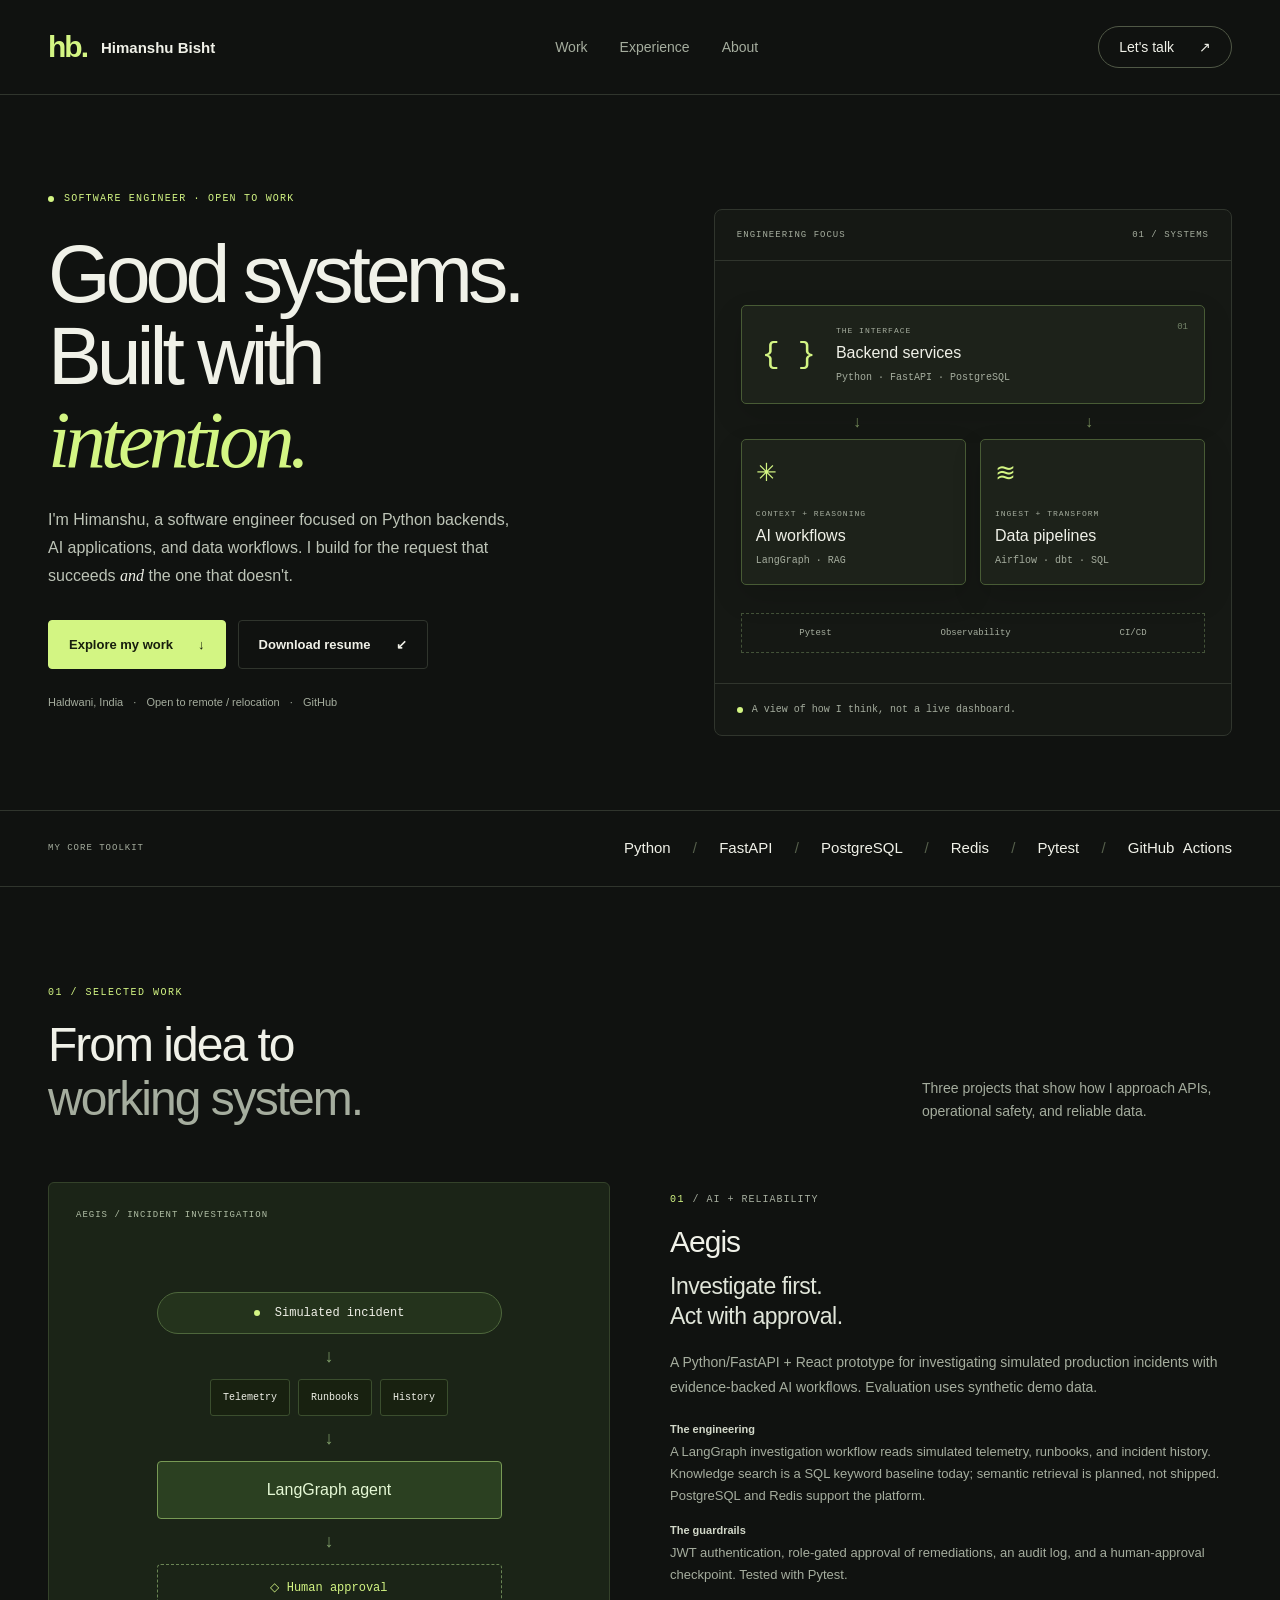
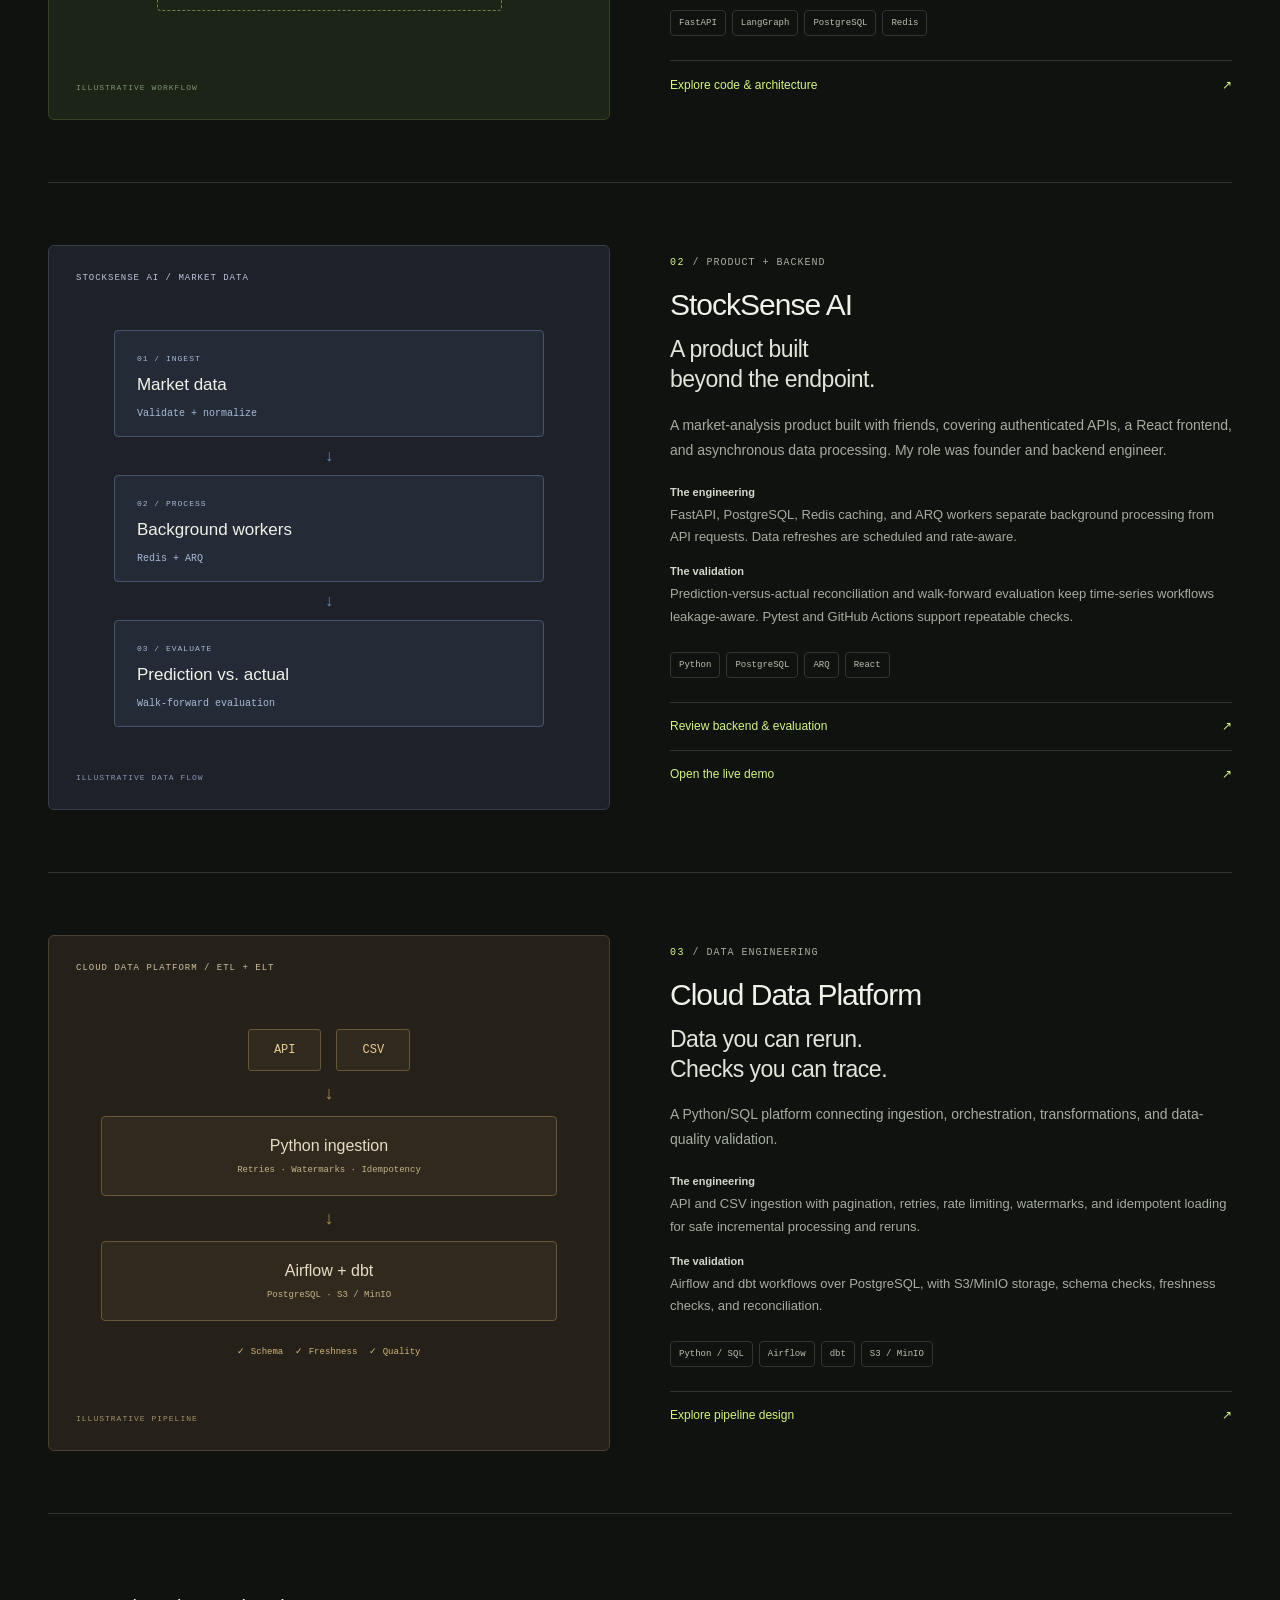
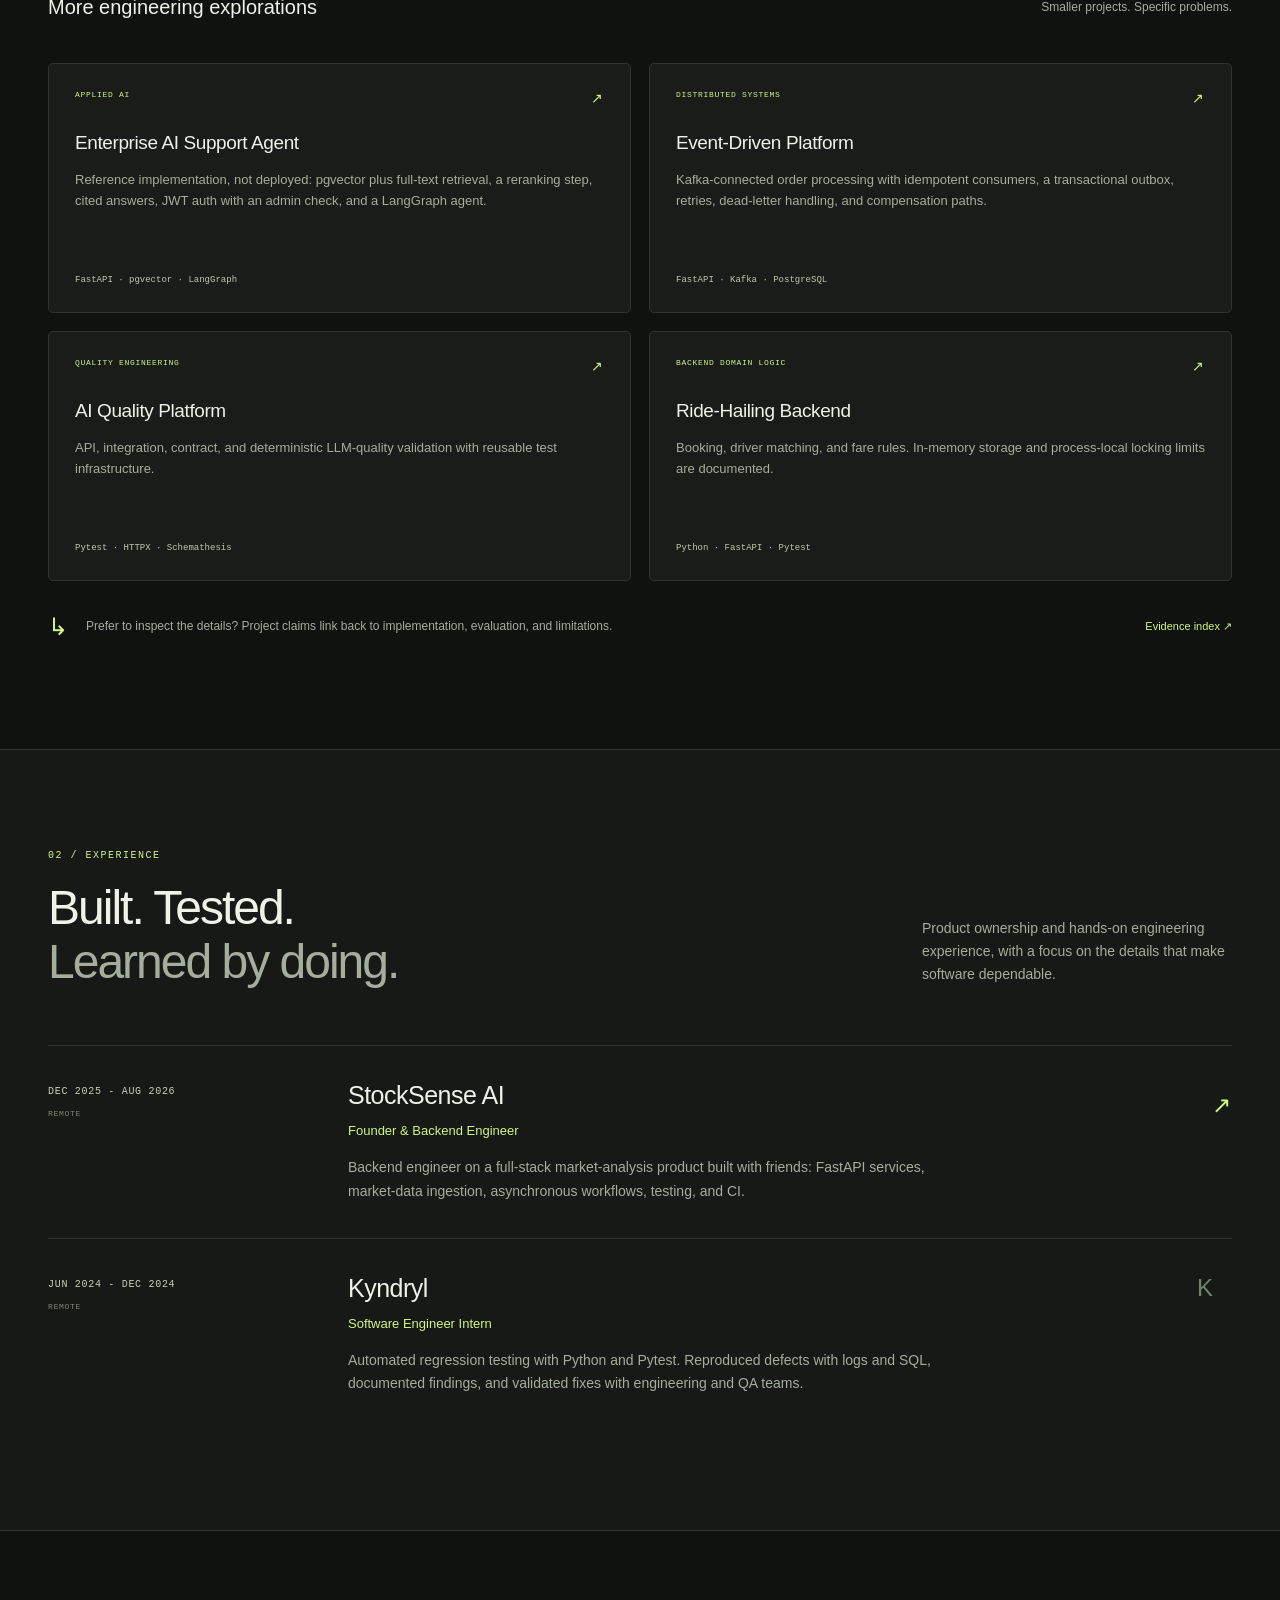
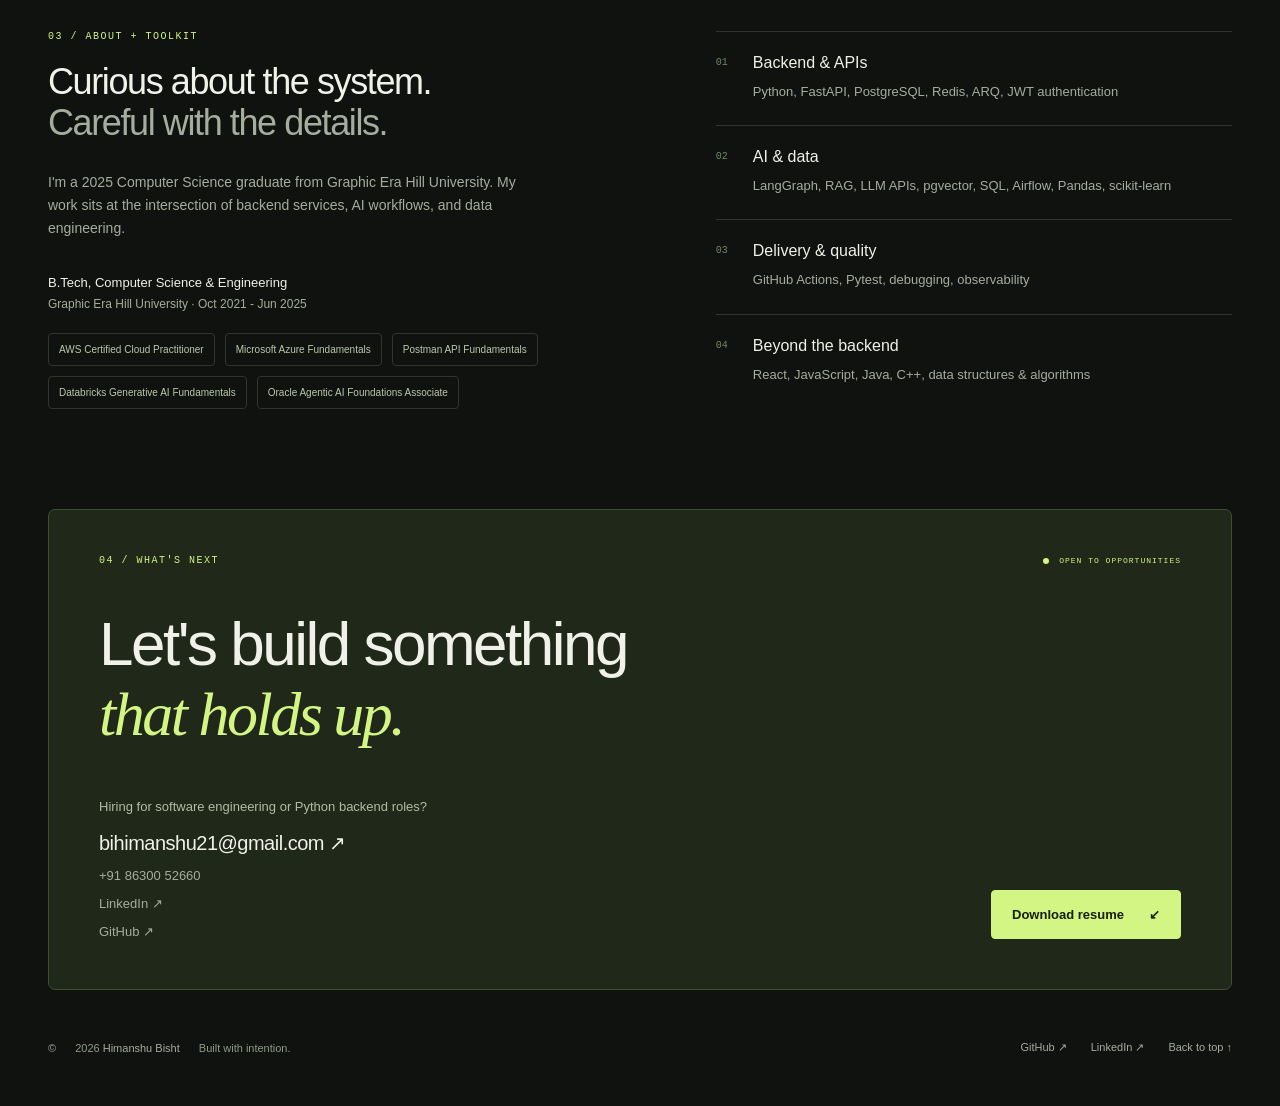
==== index.html @ f5189df8 "Portfolio: literal 'with friends' wording; resume project years 2025/2024" ====
<!doctype html>
<html lang="en">
<head>
<meta charset="utf-8"><meta name="viewport" content="width=device-width,initial-scale=1">
<title>Himanshu Bisht | Software Engineer</title>
<meta name="description" content="Himanshu Bisht, software engineer building Python backends, AI applications and data workflows. Explore selected projects, engineering experience and resume.">
<meta name="theme-color" content="#101210"><link rel="icon" href="favicon.svg" type="image/svg+xml">
<meta property="og:title" content="Himanshu Bisht | Software Engineer"><meta property="og:description" content="Python backends. AI applications. Reliable data workflows. Selected work and resume."><meta property="og:type" content="website"><meta property="og:url" content="https://alonerider-pixel.github.io/"><link rel="canonical" href="https://alonerider-pixel.github.io/">
<link rel="stylesheet" href="styles.css">
<script type="application/ld+json">{"@context":"https://schema.org","@type":"Person","name":"Himanshu Bisht","jobTitle":"Software Engineer","url":"https://alonerider-pixel.github.io/","sameAs":["https://github.com/AloneRider-pixel","https://www.linkedin.com/in/himanshu-bisht-ab6762203/"]}</script>
</head>
<body>
<a class="skip" href="#main-content">Skip to content</a>
<header><div class="wrap nav"><a class="brand" href="#top" aria-label="Himanshu Bisht home"><span class="mark">hb.</span><span>Himanshu Bisht</span></a><nav aria-label="Main navigation"><a href="#work">Work</a><a href="#experience">Experience</a><a href="#about">About</a></nav><a class="nav-contact" href="#contact">Let's talk <span aria-hidden="true">↗</span></a></div></header>
<main id="main-content">
<section class="hero wrap" id="top">
<div class="hero-left"><p class="availability"><span></span> SOFTWARE ENGINEER · OPEN TO WORK</p><h1>Good systems.<br> Built with<br> <em>intention.</em></h1><p class="intro">I'm Himanshu, a software engineer focused on Python backends, AI applications, and data workflows. I build for the request that succeeds <i>and</i> the one that doesn't.</p><div class="actions"><a class="button bright" href="#work">Explore my work <span aria-hidden="true">↓</span></a><a class="button outline" href="Himanshu_Bisht_Resume.pdf" download="Himanshu_Bisht_Resume.pdf">Download resume <span aria-hidden="true">↙</span></a></div><p class="location">Haldwani, India <span>·</span> Open to remote / relocation <span>·</span> <a href="https://github.com/AloneRider-pixel" target="_blank" rel="noopener noreferrer">GitHub</a></p></div>
<div class="hero-right"><div class="diagram-title"><span>ENGINEERING FOCUS</span><span>01 / SYSTEMS</span></div><div class="system-visual" role="img" aria-label="Illustrative system diagram: API services connected to AI workflows and data pipelines, supported by testing, observability and CI/CD."><div class="system-axis"></div><div class="diagram-node node-api"><span class="node-icon">{ }</span><div><small>THE INTERFACE</small><strong>Backend services</strong><p>Python · FastAPI · PostgreSQL</p></div><b>01</b></div><div class="node-connect"><span>↓</span><span>↓</span></div><div class="node-pair"><div class="diagram-node"><span class="mini-symbol">✳</span><small>CONTEXT + REASONING</small><strong>AI workflows</strong><p>LangGraph · RAG</p></div><div class="diagram-node"><span class="mini-symbol">≋</span><small>INGEST + TRANSFORM</small><strong>Data pipelines</strong><p>Airflow · dbt · SQL</p></div></div><div class="foundation"><span>Pytest</span><span>Observability</span><span>CI/CD</span></div></div><div class="diagram-foot"><span class="tiny-dot"></span> A view of how I think, not a live dashboard.</div></div>
</section>
<div class="stack-line"><div class="wrap"><span>MY CORE TOOLKIT</span><p>Python <b>/</b> FastAPI <b>/</b> PostgreSQL <b>/</b> Redis <b>/</b> Pytest <b>/</b> GitHub&nbsp;Actions</p></div></div>
<section class="wrap section" id="work"><div class="section-heading"><div><p class="eyebrow">01 / SELECTED WORK</p><h2>From idea to<br> <span>working system.</span></h2></div><p>Three projects that show how I approach APIs, operational safety, and reliable data.</p></div>
<article class="project" id="aegis"><div class="project-art art-aegis" aria-label="Aegis workflow illustration"><div class="art-label">AEGIS / INCIDENT INVESTIGATION</div><div class="incident-flow"><div class="flow-pill"><span class="tiny-dot"></span> Simulated incident</div><div class="flow-arrow">↓</div><div class="context-grid"><span>Telemetry</span><span>Runbooks</span><span>History</span></div><div class="flow-arrow">↓</div><div class="reasoning">LangGraph agent</div><div class="flow-arrow">↓</div><div class="approval">◇ Human approval</div></div><span class="art-caption">ILLUSTRATIVE WORKFLOW</span></div><div class="project-copy"><p class="eyebrow">01 <span>/ AI + RELIABILITY</span></p><h3>Aegis</h3><p class="project-lead">Investigate first.<br> Act with approval.</p><p>A Python/FastAPI + React prototype for investigating simulated production incidents with evidence-backed AI workflows. Evaluation uses synthetic demo data.</p><dl><div><dt>The engineering</dt><dd>A LangGraph investigation workflow reads simulated telemetry, runbooks, and incident history. Knowledge search is a SQL keyword baseline today; semantic retrieval is planned, not shipped. PostgreSQL and Redis support the platform.</dd></div><div><dt>The guardrails</dt><dd>JWT authentication, role-gated approval of remediations, an audit log, and a human-approval checkpoint. Tested with Pytest.</dd></div></dl><div class="tags"><span>FastAPI</span><span>LangGraph</span><span>PostgreSQL</span><span>Redis</span></div><a class="text-link" href="https://github.com/AloneRider-pixel/aegis" target="_blank" rel="noopener noreferrer">Explore code & architecture <span>↗</span></a></div></article>
<article class="project"><div class="project-art art-stock"><div class="art-label">STOCKSENSE AI / MARKET DATA</div><div class="pipeline"><div><small>01 / INGEST</small><strong>Market data</strong><span>Validate + normalize</span></div><i>↓</i><div><small>02 / PROCESS</small><strong>Background workers</strong><span>Redis + ARQ</span></div><i>↓</i><div><small>03 / EVALUATE</small><strong>Prediction vs. actual</strong><span>Walk-forward evaluation</span></div></div><span class="art-caption">ILLUSTRATIVE DATA FLOW</span></div><div class="project-copy"><p class="eyebrow">02 <span>/ PRODUCT + BACKEND</span></p><h3>StockSense AI</h3><p class="project-lead">A product built<br> beyond the endpoint.</p><p>A market-analysis product built with friends, covering authenticated APIs, a React frontend, and asynchronous data processing. My role was founder and backend engineer.</p><dl><div><dt>The engineering</dt><dd>FastAPI, PostgreSQL, Redis caching, and ARQ workers separate background processing from API requests. Data refreshes are scheduled and rate-aware.</dd></div><div><dt>The validation</dt><dd>Prediction-versus-actual reconciliation and walk-forward evaluation keep time-series workflows leakage-aware. Pytest and GitHub Actions support repeatable checks.</dd></div></dl><div class="tags"><span>Python</span><span>PostgreSQL</span><span>ARQ</span><span>React</span></div><a class="text-link" href="https://github.com/AloneRider-pixel/stocksense-ai" target="_blank" rel="noopener noreferrer">Review backend & evaluation <span>↗</span></a><a class="text-link" style="margin-top:0" href="https://stocksense-ai-demo.onrender.com/" target="_blank" rel="noopener noreferrer">Open the live demo <span>↗</span></a></div></article>
<article class="project"><div class="project-art art-data"><div class="art-label">CLOUD DATA PLATFORM / ETL + ELT</div><div class="data-visual"><div class="data-sources"><span>API</span><span>CSV</span></div><div class="flow-arrow">↓</div><div class="data-block">Python ingestion <small>Retries · Watermarks · Idempotency</small></div><div class="flow-arrow">↓</div><div class="data-block">Airflow + dbt <small>PostgreSQL · S3 / MinIO</small></div><div class="checks"><span>✓ Schema</span><span>✓ Freshness</span><span>✓ Quality</span></div></div><span class="art-caption">ILLUSTRATIVE PIPELINE</span></div><div class="project-copy"><p class="eyebrow">03 <span>/ DATA ENGINEERING</span></p><h3>Cloud Data Platform</h3><p class="project-lead">Data you can rerun.<br> Checks you can trace.</p><p>A Python/SQL platform connecting ingestion, orchestration, transformations, and data-quality validation.</p><dl><div><dt>The engineering</dt><dd>API and CSV ingestion with pagination, retries, rate limiting, watermarks, and idempotent loading for safe incremental processing and reruns.</dd></div><div><dt>The validation</dt><dd>Airflow and dbt workflows over PostgreSQL, with S3/MinIO storage, schema checks, freshness checks, and reconciliation.</dd></div></dl><div class="tags"><span>Python / SQL</span><span>Airflow</span><span>dbt</span><span>S3 / MinIO</span></div><a class="text-link" href="https://github.com/AloneRider-pixel/cloud-data-platform" target="_blank" rel="noopener noreferrer">Explore pipeline design <span>↗</span></a></div></article>
<div class="more-heading"><h3>More engineering explorations</h3><span>Smaller projects. Specific problems.</span></div><div class="more-grid"><a href="https://github.com/AloneRider-pixel/enterprise-ai-agent" target="_blank" rel="noopener noreferrer"><span class="eyebrow">APPLIED AI <b>↗</b></span><h4>Enterprise AI Support Agent</h4><p>Reference implementation, not deployed: pgvector plus full-text retrieval, a reranking step, cited answers, JWT auth with an admin check, and a LangGraph agent.</p><span class="small-stack">FastAPI · pgvector · LangGraph</span></a><a href="https://github.com/AloneRider-pixel/event-driven-platform" target="_blank" rel="noopener noreferrer"><span class="eyebrow">DISTRIBUTED SYSTEMS <b>↗</b></span><h4>Event-Driven Platform</h4><p>Kafka-connected order processing with idempotent consumers, a transactional outbox, retries, dead-letter handling, and compensation paths.</p><span class="small-stack">FastAPI · Kafka · PostgreSQL</span></a><a href="https://github.com/AloneRider-pixel/ai-quality-platform" target="_blank" rel="noopener noreferrer"><span class="eyebrow">QUALITY ENGINEERING <b>↗</b></span><h4>AI Quality Platform</h4><p>API, integration, contract, and deterministic LLM-quality validation with reusable test infrastructure.</p><span class="small-stack">Pytest · HTTPX · Schemathesis</span></a><a href="https://github.com/AloneRider-pixel/ride-hailing-backend" target="_blank" rel="noopener noreferrer"><span class="eyebrow">BACKEND DOMAIN LOGIC <b>↗</b></span><h4>Ride-Hailing Backend</h4><p>Booking, driver matching, and fare rules. In-memory storage and process-local locking limits are documented.</p><span class="small-stack">Python · FastAPI · Pytest</span></a></div>
<div class="evidence-note"><span>↳</span><p>Prefer to inspect the details? Project claims link back to implementation, evaluation, and limitations.</p><a href="https://github.com/AloneRider-pixel/AloneRider-pixel.github.io/blob/main/docs/evidence-index.md" target="_blank" rel="noopener noreferrer">Evidence index ↗</a></div>
</section>
<section class="experience-band" id="experience"><div class="wrap section"><div class="section-heading"><div><p class="eyebrow">02 / EXPERIENCE</p><h2>Built. Tested.<br> <span>Learned by doing.</span></h2></div><p>Product ownership and hands-on engineering experience, with a focus on the details that make software dependable.</p></div><div class="experience-row"><div class="date">DEC 2025 - AUG 2026 <span>REMOTE</span></div><div><h3>StockSense AI</h3><p class="role">Founder & Backend Engineer</p><p>Backend engineer on a full-stack market-analysis product built with friends: FastAPI services, market-data ingestion, asynchronous workflows, testing, and CI.</p></div><a href="https://github.com/AloneRider-pixel/stocksense-ai" target="_blank" rel="noopener noreferrer" aria-label="StockSense AI repository">↗</a></div><div class="experience-row"><div class="date">JUN 2024 - DEC 2024 <span>REMOTE</span></div><div><h3>Kyndryl</h3><p class="role">Software Engineer Intern</p><p>Automated regression testing with Python and Pytest. Reproduced defects with logs and SQL, documented findings, and validated fixes with engineering and QA teams.</p></div><span class="experience-mark">K</span></div></div></section>
<section class="wrap section about" id="about"><div><p class="eyebrow">03 / ABOUT + TOOLKIT</p><h2>Curious about the system.<br> <span>Careful with the details.</span></h2><p class="about-intro">I'm a 2025 Computer Science graduate from Graphic Era Hill University. My work sits at the intersection of backend services, AI workflows, and data engineering.</p><p class="education">B.Tech, Computer Science & Engineering<br> <span>Graphic Era Hill University · Oct 2021 - Jun 2025</span></p><div class="certs"><span>AWS Certified Cloud Practitioner</span><span>Microsoft Azure Fundamentals</span><span>Postman API Fundamentals</span><span>Databricks Generative AI Fundamentals</span><span>Oracle Agentic AI Foundations Associate</span></div></div><div class="toolkit" id="stack"><div><span>01</span><div><h3>Backend & APIs</h3><p>Python, FastAPI, PostgreSQL, Redis, ARQ, JWT authentication</p></div></div><div><span>02</span><div><h3>AI & data</h3><p>LangGraph, RAG, LLM APIs, pgvector, SQL, Airflow, Pandas, scikit-learn</p></div></div><div><span>03</span><div><h3>Delivery & quality</h3><p>GitHub Actions, Pytest, debugging, observability</p></div></div><div><span>04</span><div><h3>Beyond the backend</h3><p>React, JavaScript, Java, C++, data structures & algorithms</p></div></div></div></section>
<section class="contact wrap" id="contact"><div class="contact-top"><p class="eyebrow">04 / WHAT'S NEXT</p><span class="availability"><span></span> OPEN TO OPPORTUNITIES</span></div><h2>Let's build something<br> <em>that holds up.</em></h2><div class="contact-bottom"><div><p>Hiring for software engineering or Python backend roles?</p><a class="email" href="mailto:bihimanshu21@gmail.com">bihimanshu21@gmail.com ↗</a><a class="phone" href="tel:+918630052660">+91 86300 52660</a><a class="phone" href="https://www.linkedin.com/in/himanshu-bisht-ab6762203/" target="_blank" rel="noopener noreferrer">LinkedIn ↗</a><a class="phone" href="https://github.com/AloneRider-pixel" target="_blank" rel="noopener noreferrer">GitHub ↗</a></div><a class="button bright" href="Himanshu_Bisht_Resume.pdf" download="Himanshu_Bisht_Resume.pdf">Download resume <span>↙</span></a></div></section>
</main><footer class="wrap"><p>© <span id="year">2026</span> Himanshu Bisht <span>Built with intention.</span></p><div><a href="https://github.com/AloneRider-pixel" target="_blank" rel="noopener noreferrer">GitHub ↗</a><a href="https://www.linkedin.com/in/himanshu-bisht-ab6762203/" target="_blank" rel="noopener noreferrer">LinkedIn ↗</a><a href="#top">Back to top ↑</a></div></footer>
</body></html>
---- styles.css ----
:root{--bg:#101210;--panel:#191c18;--line:#30352d;--ink:#f0f1e8;--muted:#a5ad9e;--lime:#d3f583;--mono:'Courier New',monospace}*{box-sizing:border-box}html{scroll-behavior:smooth;scroll-padding-top:30px}body{margin:0;background:var(--bg);color:var(--ink);font-family:Arial,Helvetica,sans-serif;-webkit-font-smoothing:antialiased}a{color:inherit;text-decoration:none}a:focus-visible{outline:2px solid var(--lime);outline-offset:5px}a:hover{color:var(--lime)}p{line-height:1.65}.wrap{width:min(1200px,calc(100% - 96px));margin:auto}.skip{position:fixed;top:-100px;background:var(--lime);color:var(--bg);padding:16px;z-index:10}.skip:focus{top:10px}header{border-bottom:1px solid var(--line)}.nav{height:94px;display:flex;align-items:center;justify-content:space-between;gap:24px}.brand{display:flex;align-items:center;gap:14px;font-size:15px;font-weight:700}.mark{font-size:30px;color:var(--lime);letter-spacing:-2px}.nav nav{display:flex;gap:32px;font-size:14px;color:var(--muted)}.nav-contact{border:1px solid #505846;border-radius:30px;padding:12px 20px;font-size:14px;display:flex;gap:25px}.hero{display:grid;grid-template-columns:1.15fr 1fr;gap:70px;padding-block:74px;align-items:center}.availability{font:10px var(--mono);letter-spacing:1.2px;display:flex;gap:10px;align-items:center;color:var(--lime)}.availability>span,.tiny-dot{display:inline-block;width:6px;height:6px;background:var(--lime);border-radius:50%}h1{font-size:clamp(58px,6.3vw,88px);letter-spacing:-5px;font-weight:500;line-height:1.02;margin:29px 0 25px}h1 em,.contact em{font-family:Georgia,serif;font-weight:400;color:var(--lime)}.intro{color:#bdc4b7;font-size:16px;max-width:475px;line-height:1.75}.intro i{font-family:Georgia,serif;color:var(--ink)}.actions{display:flex;gap:12px;margin:30px 0 24px}.button{min-height:49px;padding:15px 20px;font-size:13px;font-weight:700;display:inline-flex;justify-content:space-between;align-items:center;gap:25px;border:1px solid var(--line);border-radius:4px;transition:background .2s,color .2s}.bright{background:var(--lime);color:#171e0d;border-color:var(--lime)}.bright:hover{background:#e4ffb1;color:#171e0d}.outline:hover{background:var(--panel)}.location{font-size:11px;color:var(--muted)}.location span{margin:0 7px}.hero-right{border:1px solid var(--line);background:#151814;border-radius:8px;overflow:hidden;margin-top:40px}.diagram-title,.diagram-foot{display:flex;padding:20px 22px;justify-content:space-between;font:9px var(--mono);letter-spacing:1px;color:var(--muted);border-bottom:1px solid var(--line)}.diagram-foot{border-top:1px solid var(--line);border-bottom:0;justify-content:flex-start;gap:9px;letter-spacing:0;align-items:center;font-size:10px}.system-visual{padding:44px 26px 30px;background-image:radial-gradient(#55604533 .7px,transparent .7px);background-size:16px 16px}.diagram-node{background:#1d221a;border:1px solid #485b35;border-radius:5px;padding:20px;position:relative;box-shadow:0 12px 30px #0002}.node-api{display:flex;gap:20px;align-items:center}.node-icon{color:var(--lime);font:30px var(--mono)}.diagram-node small{font:8px var(--mono);letter-spacing:1px;color:var(--muted);display:block}.diagram-node strong{font-size:16px;display:block;margin-top:9px;font-weight:500}.diagram-node p{font:10px var(--mono);color:var(--muted);margin-bottom:0}.node-api b{position:absolute;right:16px;top:16px;font:9px var(--mono);color:#738368}.node-connect{display:flex;justify-content:space-around;color:#7b925f;height:35px;align-items:center}.node-pair{display:grid;grid-template-columns:1fr 1fr;gap:14px}.node-pair .diagram-node{padding:18px 14px}.mini-symbol{font:25px var(--mono);color:var(--lime);display:block;margin-bottom:20px}.foundation{display:flex;justify-content:space-around;gap:4px;border:1px dashed #435238;padding:14px 5px;margin-top:28px;color:var(--muted);font:9px var(--mono)}.stack-line{border-block:1px solid var(--line)}.stack-line .wrap{display:flex;align-items:center;justify-content:space-between;gap:30px;padding-block:25px}.stack-line span{font:9px var(--mono);color:var(--muted);letter-spacing:1px}.stack-line p{font-size:15px;word-spacing:5px;margin:0}.stack-line b{color:#555f4b;font-weight:400;margin:0 13px}.section{padding-block:100px}.section-heading{display:flex;justify-content:space-between;gap:45px;align-items:flex-end;margin-bottom:56px}.eyebrow{font:10px var(--mono);letter-spacing:1.5px;color:var(--lime);margin:0 0 20px}.eyebrow span{color:var(--muted);letter-spacing:1px}h2{font-size:48px;line-height:1.13;font-weight:500;letter-spacing:-2px;margin:0}h2>span{color:var(--muted)}.section-heading>p{max-width:310px;font-size:14px;color:var(--muted);margin:0 0 3px}.project{display:grid;grid-template-columns:1fr 1fr;gap:60px;padding:0 0 62px;margin:0 0 62px;border-bottom:1px solid var(--line)}.project-art{min-height:480px;border-radius:6px;background:#1b2417;position:relative;display:flex;flex-direction:column;justify-content:space-between;padding:27px;overflow:hidden;border:1px solid #34422a}.art-label,.art-caption{font:9px var(--mono);letter-spacing:1px;color:#b1bfa6}.art-caption{font-size:8px;color:#809574}.incident-flow{width:100%;max-width:345px;margin:30px auto;text-align:center}.flow-pill{border:1px solid #4e673c;border-radius:30px;padding:13px;font:12px var(--mono);background:#24331c}.flow-pill .tiny-dot{margin-right:8px}.flow-arrow{color:#7f9d68;margin:12px auto;font-size:18px}.context-grid{display:flex;gap:8px;justify-content:center}.context-grid span{font:10px var(--mono);padding:12px;background:#182110;border:1px solid #3b4e2e;border-radius:3px}.reasoning{padding:19px;border:1px solid #789a55;background:#2b4021;border-radius:4px;color:#e5f8d5;font-size:16px}.approval{font:12px var(--mono);border:1px dashed #6a8554;padding:15px;border-radius:4px;color:var(--lime)}.project-copy{padding-block:12px}.project h3{font-size:30px;letter-spacing:-1px;margin:0 0 13px;font-weight:500}.project-copy>p.project-lead{font-size:23px;line-height:1.25;color:#e0e5d9;letter-spacing:-.5px;margin:0 0 18px}.project-copy>p:not(.eyebrow){font-size:14px;color:var(--muted);line-height:1.75}.project dl{margin:24px 0}.project dl>div{margin-bottom:17px}.project dt{font-size:11px;font-weight:700;margin-bottom:6px;color:#d2d8c9}.project dd{margin:0;font-size:13px;line-height:1.7;color:var(--muted)}.tags{display:flex;gap:6px;flex-wrap:wrap}.tags span{border:1px solid var(--line);border-radius:4px;font:9px var(--mono);padding:7px 8px;color:#b8c1ac}.text-link{margin-top:24px;font-size:12px;display:flex;align-items:center;justify-content:space-between;padding-block:12px;border-top:1px solid var(--line);color:var(--lime);min-height:48px}.art-stock{background:#1e2128;border-color:#363e4b}.art-stock .art-label{color:#bac4da}.art-stock .art-caption{color:#8999b5}.pipeline{width:85%;margin:auto}.pipeline>div{border:1px solid #46546d;background:#242b37;padding:16px 22px;border-radius:4px}.pipeline small{font:8px var(--mono);letter-spacing:1px;color:#a9b9d6}.pipeline strong{display:block;font-size:17px;font-weight:400;margin:10px 0 7px}.pipeline span{font:10px var(--mono);color:#a9b9d6}.pipeline i{display:block;text-align:center;color:#718cb8;font-style:normal;margin:10px}.art-data{background:#25211a;border-color:#494030}.art-data .art-label{color:#cfc1a2}.art-data .art-caption{color:#a1906b}.data-visual{text-align:center;width:90%;margin:auto}.data-sources{display:flex;justify-content:center;gap:15px}.data-sources span{padding:13px 25px;background:#302a1e;border:1px solid #665739;border-radius:3px;font:12px var(--mono);color:#e8cc91}.data-visual .flow-arrow{color:#a68c53}.data-block{padding:20px;border:1px solid #665739;background:#302a1e;border-radius:4px;font-size:16px;color:#e7dcc4}.data-block small{display:block;font:9px var(--mono);color:#c5b388;margin-top:10px}.checks{display:flex;justify-content:center;gap:12px;font:9px var(--mono);color:#cfb678;margin-top:25px}.more-heading{display:flex;justify-content:space-between;align-items:center;gap:20px;margin-top:6px;margin-bottom:24px}.more-heading h3{font-size:20px;font-weight:500}.more-heading>span{font-size:12px;color:var(--muted)}.more-grid{display:grid;grid-template-columns:repeat(2,1fr);gap:18px}.more-grid>a{background:var(--panel);padding:26px;border:1px solid var(--line);border-radius:5px;transition:border-color .2s}.more-grid>a:hover{border-color:#788666;color:var(--ink)}.more-grid .eyebrow{display:flex;justify-content:space-between;font-size:8px;letter-spacing:.7px}.more-grid b{font-size:14px;font-weight:400}.more-grid h4{font-size:19px;letter-spacing:-.4px;font-weight:500;margin:25px 0 15px}.more-grid p{font-size:13px;color:var(--muted);min-height:86px}.small-stack{font:9px var(--mono);color:#bec8b1}.evidence-note{display:flex;align-items:center;gap:18px;padding:24px 0 0}.evidence-note>span{color:var(--lime);font-size:24px}.evidence-note p{font-size:12px;color:var(--muted);flex:1}.evidence-note a{font-size:11px;white-space:nowrap;color:var(--lime)}.experience-band{background:#161915;border-block:1px solid var(--line)}.experience-row{border-top:1px solid var(--line);display:grid;grid-template-columns:260px 1fr 35px;gap:40px;padding:35px 0}.date{font:10px var(--mono);letter-spacing:.7px;color:#c7d0bd;padding-top:5px}.date span{display:block;color:#7e8974;font-size:8px;margin-top:12px}.experience-row h3{font-size:25px;font-weight:500;margin:0 0 10px;letter-spacing:-.5px}.experience-row .role{font-size:13px;color:var(--lime);margin:0 0 15px}.experience-row p:not(.role){font-size:14px;color:var(--muted);max-width:590px;margin:0}.experience-row>a{font-size:23px;color:var(--lime);width:48px;height:48px;display:flex;align-items:center;justify-content:center}.experience-mark{font-size:24px;color:#738367}.about{display:grid;grid-template-columns:1.1fr 1fr;gap:100px}.about h2{font-size:36px;letter-spacing:-1.4px}.about-intro{font-size:14px;color:var(--muted);max-width:470px;margin-top:27px}.education{font-size:13px;margin-top:32px}.education span{color:var(--muted);font-size:12px}.certs{display:flex;gap:10px;flex-wrap:wrap;margin-top:18px}.certs span{font-size:10px;border:1px solid var(--line);padding:10px;border-radius:4px;color:#bac8a9}.toolkit>div{display:flex;gap:25px;padding:22px 0;border-top:1px solid var(--line)}.toolkit>div>span{font:10px var(--mono);color:#738565;padding-top:3px}.toolkit h3{font-size:16px;font-weight:500;margin:0 0 9px}.toolkit p{font-size:13px;color:var(--muted);margin:0;line-height:1.7}.contact{background:#202819;padding:45px 50px 50px;border:1px solid #3d4f2c;border-radius:7px}.contact-top{display:flex;align-items:center;justify-content:space-between;gap:20px}.contact-top .eyebrow{margin:0}.contact-top .availability{font-size:8px;letter-spacing:1px}.contact h2{font-size:62px;letter-spacing:-2.5px;margin:43px 0 34px}.contact-bottom{display:flex;align-items:flex-end;justify-content:space-between;gap:30px}.contact-bottom p{font-size:13px;color:#b0bda3}.email{font-size:20px;letter-spacing:-.5px}.phone{display:block;font-size:13px;color:var(--muted);margin-top:13px}footer{padding-block:38px;display:flex;justify-content:space-between;gap:20px;align-items:center;font-size:11px;color:var(--muted)}footer p span{margin-left:16px;color:#8f9c83}footer>div{display:flex;gap:24px}section{scroll-margin-top:20px}
@media(max-width:1100px){.wrap{width:calc(100% - 64px)}.hero{gap:35px}.actions{gap:8px}.button{gap:15px;padding-inline:15px}.project{gap:35px}.stack-line b{margin:0 6px}.about{gap:50px}.experience-row{grid-template-columns:210px 1fr 35px;gap:25px}.system-visual{padding-inline:20px}}
@media(max-width:800px){.wrap{width:calc(100% - 44px)}.nav{height:78px}.nav nav{gap:18px;font-size:12px}.brand{font-size:12px;gap:9px}.nav-contact{padding:10px 14px;font-size:12px;gap:12px}.hero{grid-template-columns:1fr;padding-top:48px;padding-bottom:45px;gap:20px}.hero-left{max-width:590px}h1{font-size:74px;letter-spacing:-4px}.intro{max-width:530px}.hero-right{max-width:560px;width:100%;margin:12px 0 0}.system-visual{padding:28px}.node-pair .diagram-node{padding:20px}.mini-symbol{margin-bottom:13px}.stack-line .wrap{align-items:flex-start;flex-direction:column;gap:12px}.stack-line p{font-size:13px;word-spacing:0;line-height:1.9}.stack-line b{margin:0 9px}.section{padding-block:65px}.section-heading{gap:22px;margin-bottom:35px}.section-heading h2{font-size:38px}.section-heading>p{max-width:240px;font-size:12px}.project{gap:28px;grid-template-columns:1fr;padding-bottom:40px;margin-bottom:40px}.project-art{min-height:430px}.project-copy{padding:0}.project-lead br{display:none}.more-grid{grid-template-columns:1fr}.more-grid p{min-height:0}.more-grid h4{margin-top:20px}.more-heading{align-items:flex-start;flex-direction:column;gap:0;margin-bottom:22px}.more-heading h3{margin-bottom:10px}.evidence-note{flex-wrap:wrap;gap:10px}.evidence-note p{flex-basis:80%}.evidence-note a{margin-left:30px}.experience-row{grid-template-columns:1fr 36px;gap:18px}.date{grid-column:1/-1}.date span{display:inline-block;margin:0 0 0 15px}.experience-row>div:nth-child(2){grid-column:1}.about{grid-template-columns:1fr;gap:35px}.toolkit{margin-top:8px}.contact{padding:30px}.contact h2{font-size:48px;margin:30px 0}.contact-bottom{flex-direction:column;align-items:flex-start;gap:20px}.contact-top{align-items:flex-start;flex-direction:column;gap:15px}.contact-top .availability{font-size:9px}footer{align-items:flex-start;flex-direction:column;padding-block:30px;gap:10px}footer p{margin:0 0 12px}footer>div{gap:27px}footer>div>a{min-height:48px;display:flex;align-items:center}}
@media(max-width:480px){.brand>span:last-child{font-size:11px}.mark{font-size:28px}.nav{gap:10px}.nav nav{gap:15px}.nav nav a{min-height:48px;display:flex;align-items:center}.nav nav a:last-child{display:none}.nav-contact{padding:10px 12px;gap:10px;font-size:11px;min-height:48px;align-items:center}.availability{font-size:8px;letter-spacing:.7px}h1{font-size:64px;letter-spacing:-3px;line-height:1.03;margin-top:26px}.intro{font-size:14px;line-height:1.8}.hero{padding-top:38px}.actions{gap:9px;flex-wrap:wrap;margin-top:25px}.button{font-size:11px;padding:14px;gap:13px;min-height:48px}.location{font-size:9px}.hero-right{margin-top:10px}.diagram-title{padding:16px;font-size:8px;letter-spacing:.3px}.system-visual{padding:25px 16px}.node-api{padding:17px;gap:15px}.node-icon{font-size:25px}.diagram-node small{font-size:7px}.diagram-node strong{font-size:14px}.diagram-node p{font-size:8px}.node-pair{gap:10px}.node-pair .diagram-node{padding:16px 12px}.mini-symbol{font-size:23px;margin-bottom:17px}.foundation{font-size:8px;margin-top:22px}.diagram-foot{font-size:8px;padding:16px}.section-heading{flex-direction:column;align-items:flex-start;gap:22px}.section-heading h2{font-size:38px}.section-heading>p{font-size:13px;max-width:310px}.eyebrow{font-size:9px}.project-art{padding:20px;min-height:410px}.project h3{font-size:28px}.project-copy .eyebrow{margin-bottom:16px}.project-copy>p.project-lead{font-size:20px}.context-grid{gap:5px}.context-grid span{padding:11px 8px;font-size:9px}.pipeline{width:100%;padding-block:24px}.pipeline>div{padding:15px 17px}.data-visual{width:100%}.data-block{font-size:14px}.checks{gap:11px;font-size:8px}.art-label{font-size:8px;letter-spacing:.5px}.more-grid>a{padding:24px}.about h2{font-size:31px;letter-spacing:-1px}.contact{padding:25px}.contact h2{font-size:39px;letter-spacing:-1.8px}.contact-bottom p{font-size:12px}.email{font-size:17px;min-height:48px;display:flex;align-items:center}.phone{min-height:48px;display:flex;align-items:center;margin-top:0}.contact-bottom .button{font-size:12px}footer p span{margin-left:10px;font-size:10px}.evidence-note a{display:flex;align-items:center;min-height:48px}}
@media(max-width:350px){.wrap{width:calc(100% - 32px)}.nav nav{gap:10px}.nav-contact{gap:6px;font-size:10px}.brand>span:last-child{display:none}h1{font-size:58px}.actions{gap:8px}.button{font-size:10px;padding:13px 11px;gap:8px}.location{font-size:8px}.diagram-node strong{font-size:12px}.diagram-node p{font-size:7px}.contact h2{font-size:33px}.email{font-size:14px}.context-grid span{font-size:8px}.contact{padding:23px}.availability{font-size:7px}}
@media(prefers-reduced-motion:reduce){html{scroll-behavior:auto}*{transition:none!important}}
.project-copy p.project-lead{font-size:23px;line-height:1.3;color:#e0e5d9}
@media(max-width:480px){.project-copy p.project-lead{font-size:20px}}
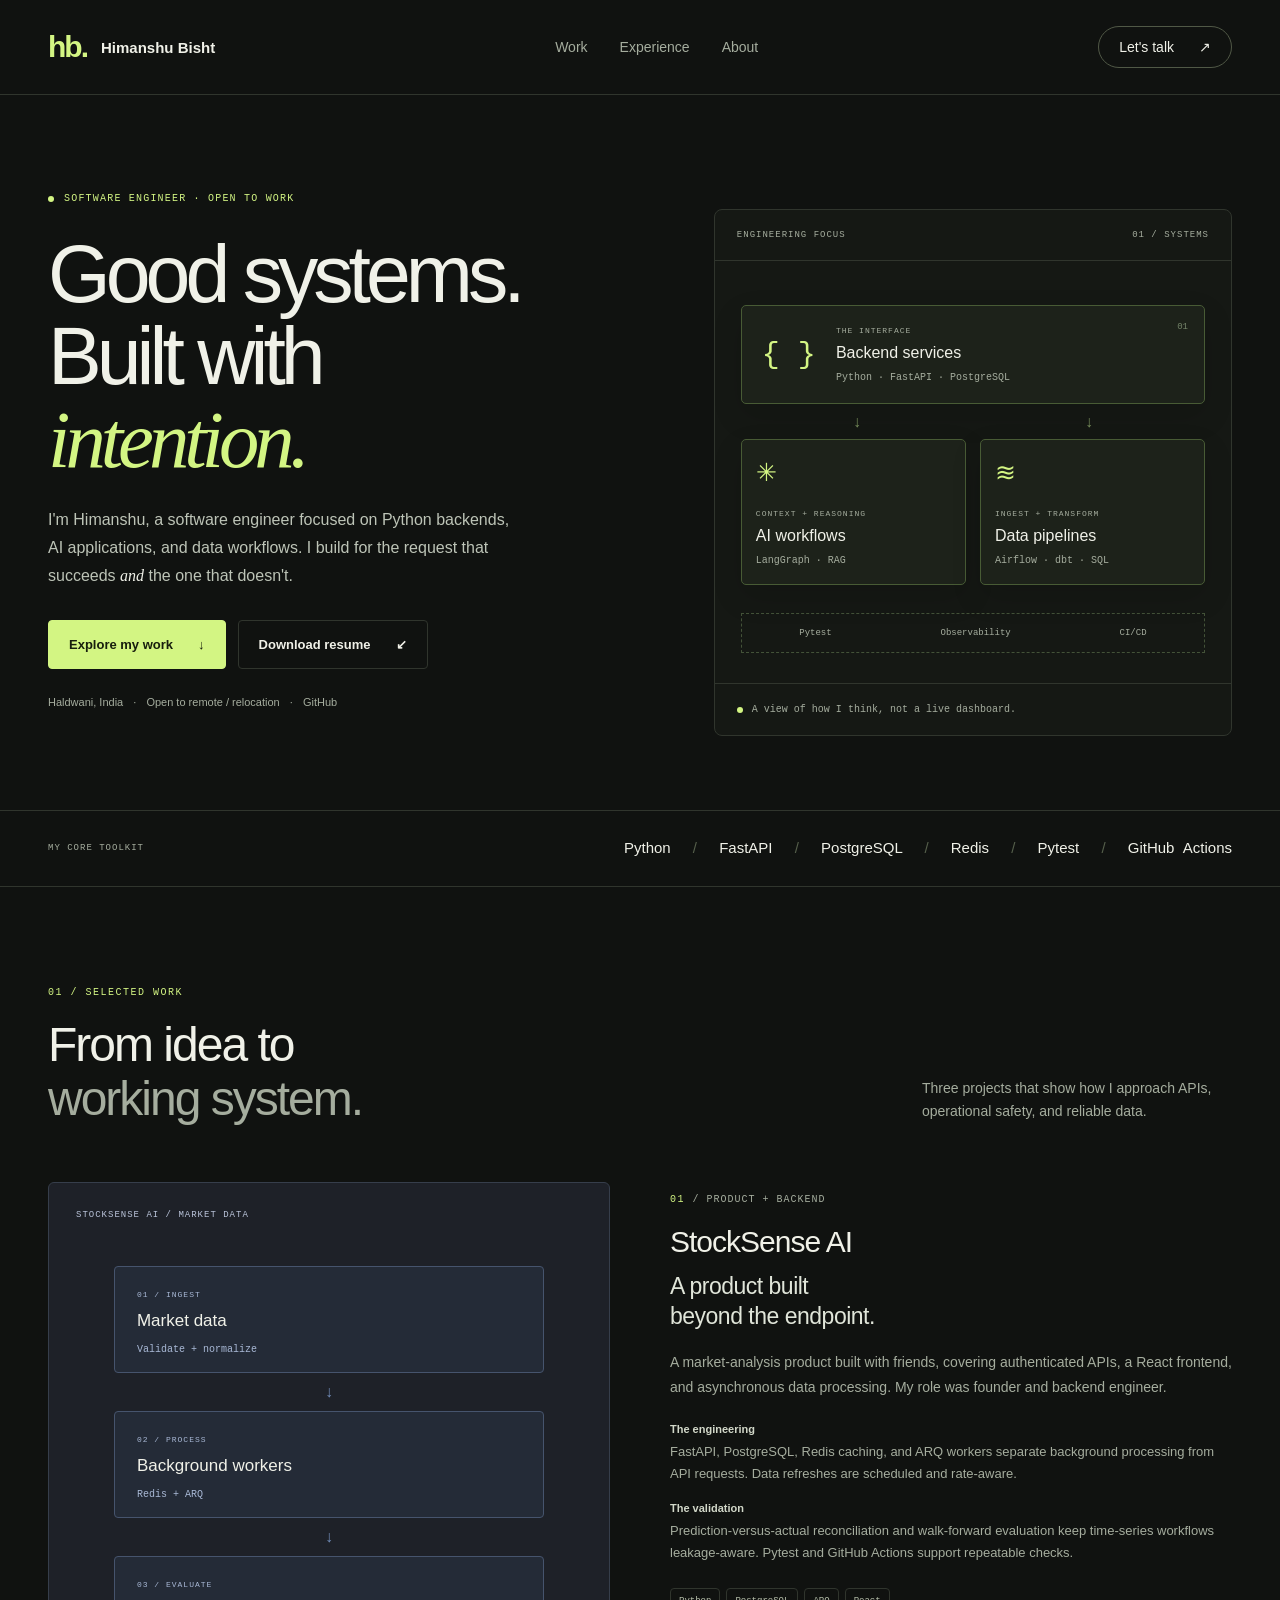
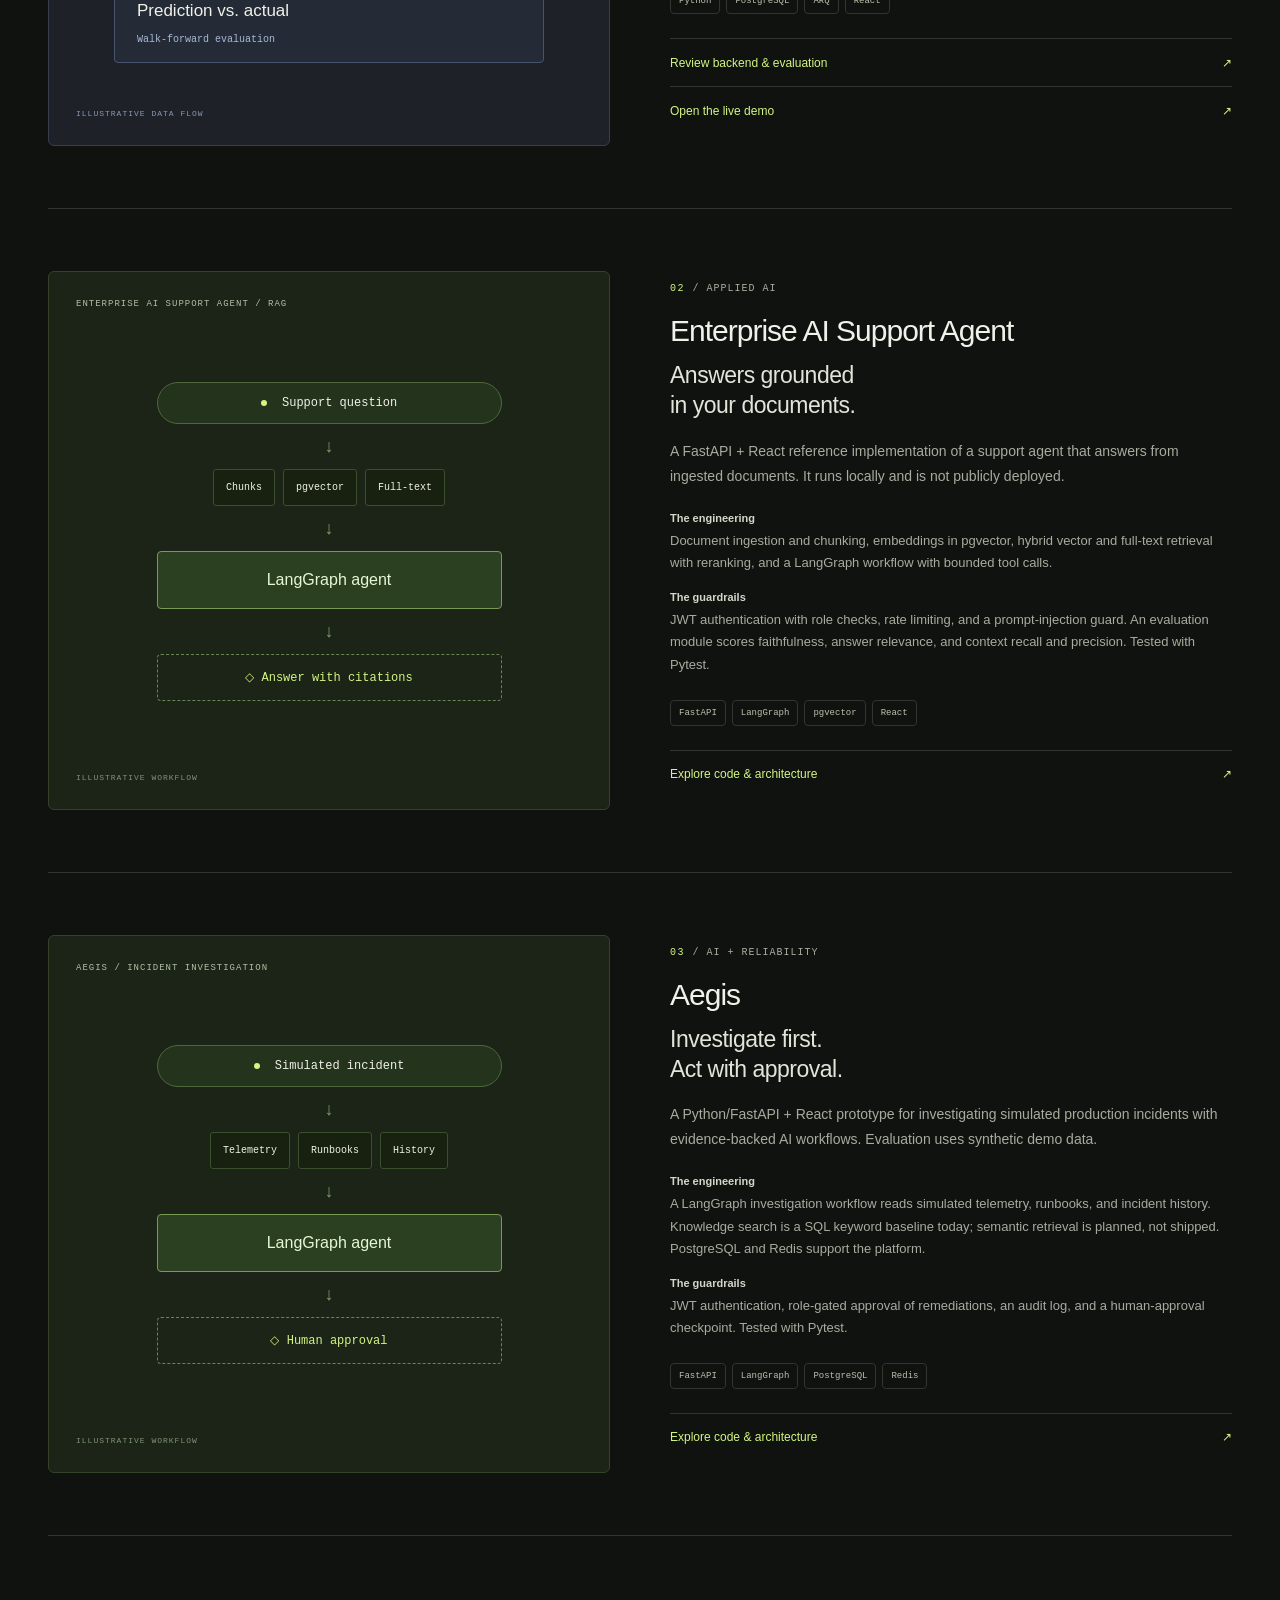
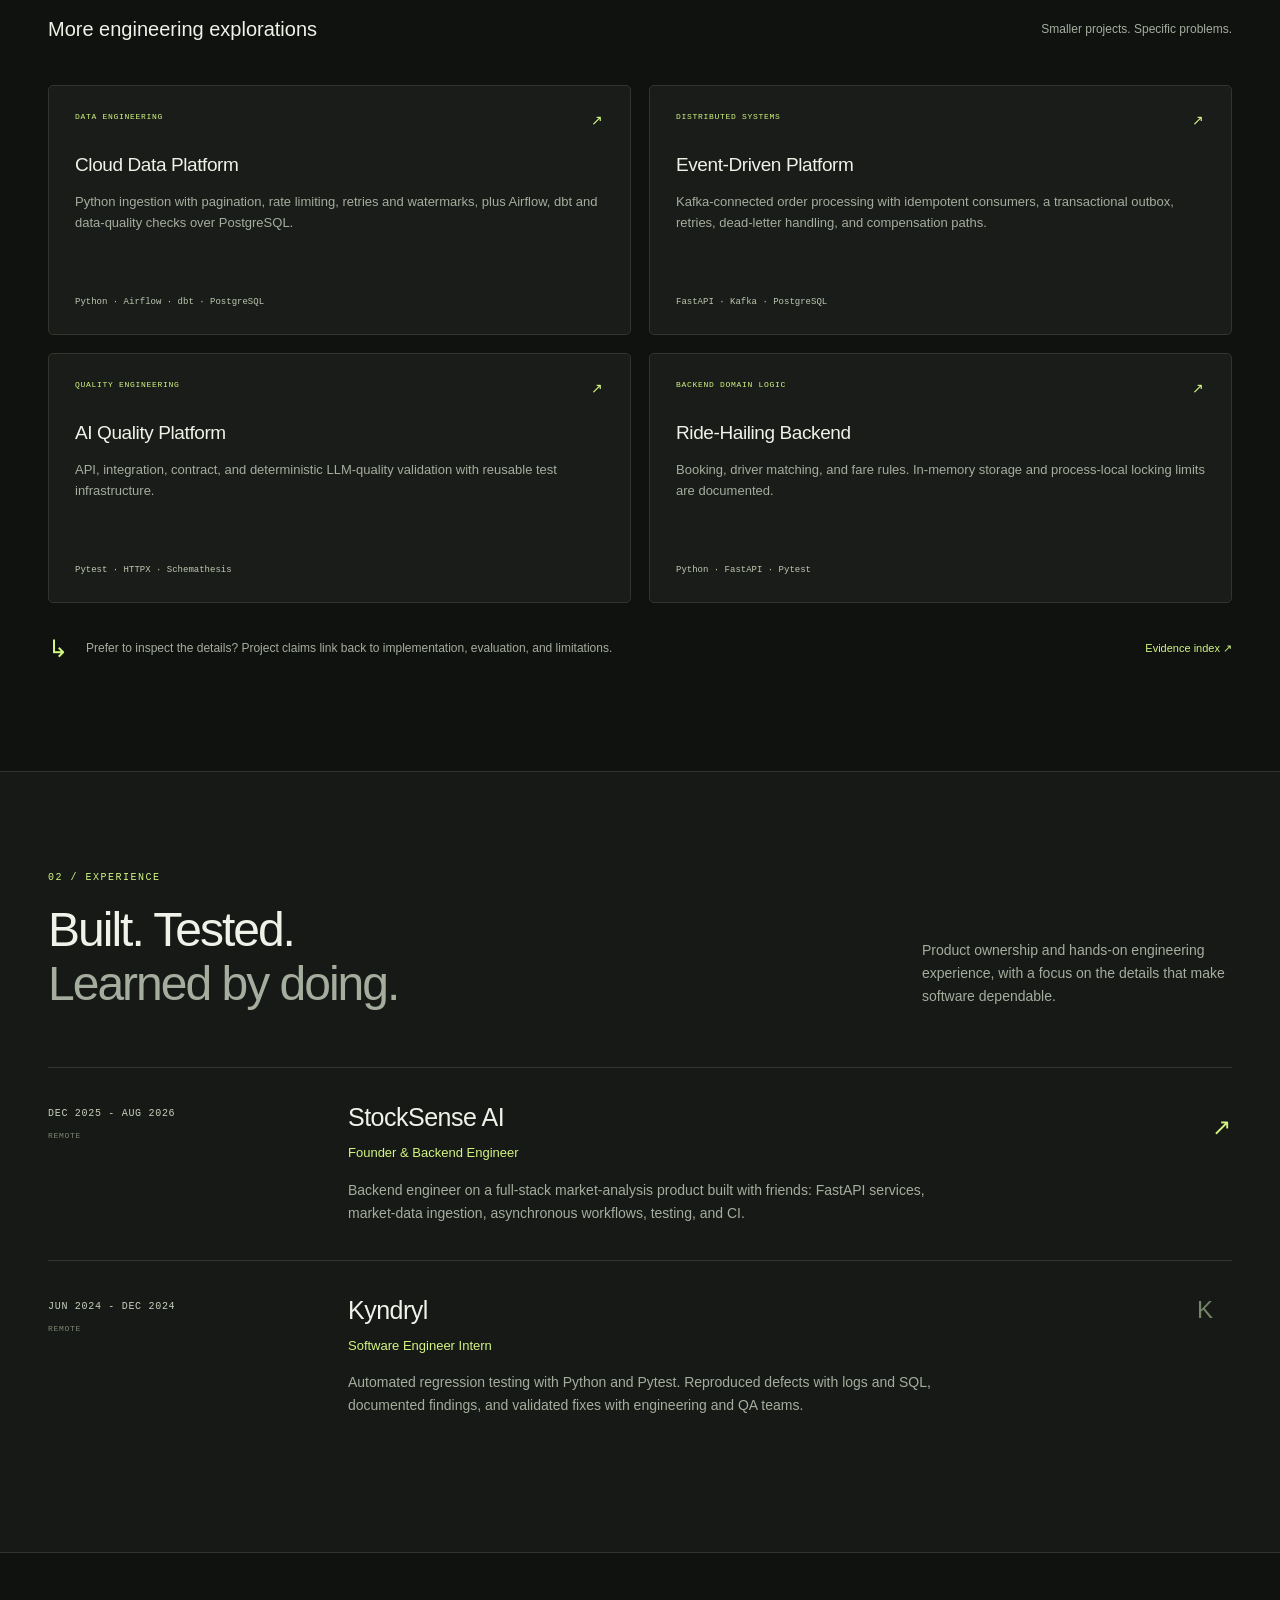
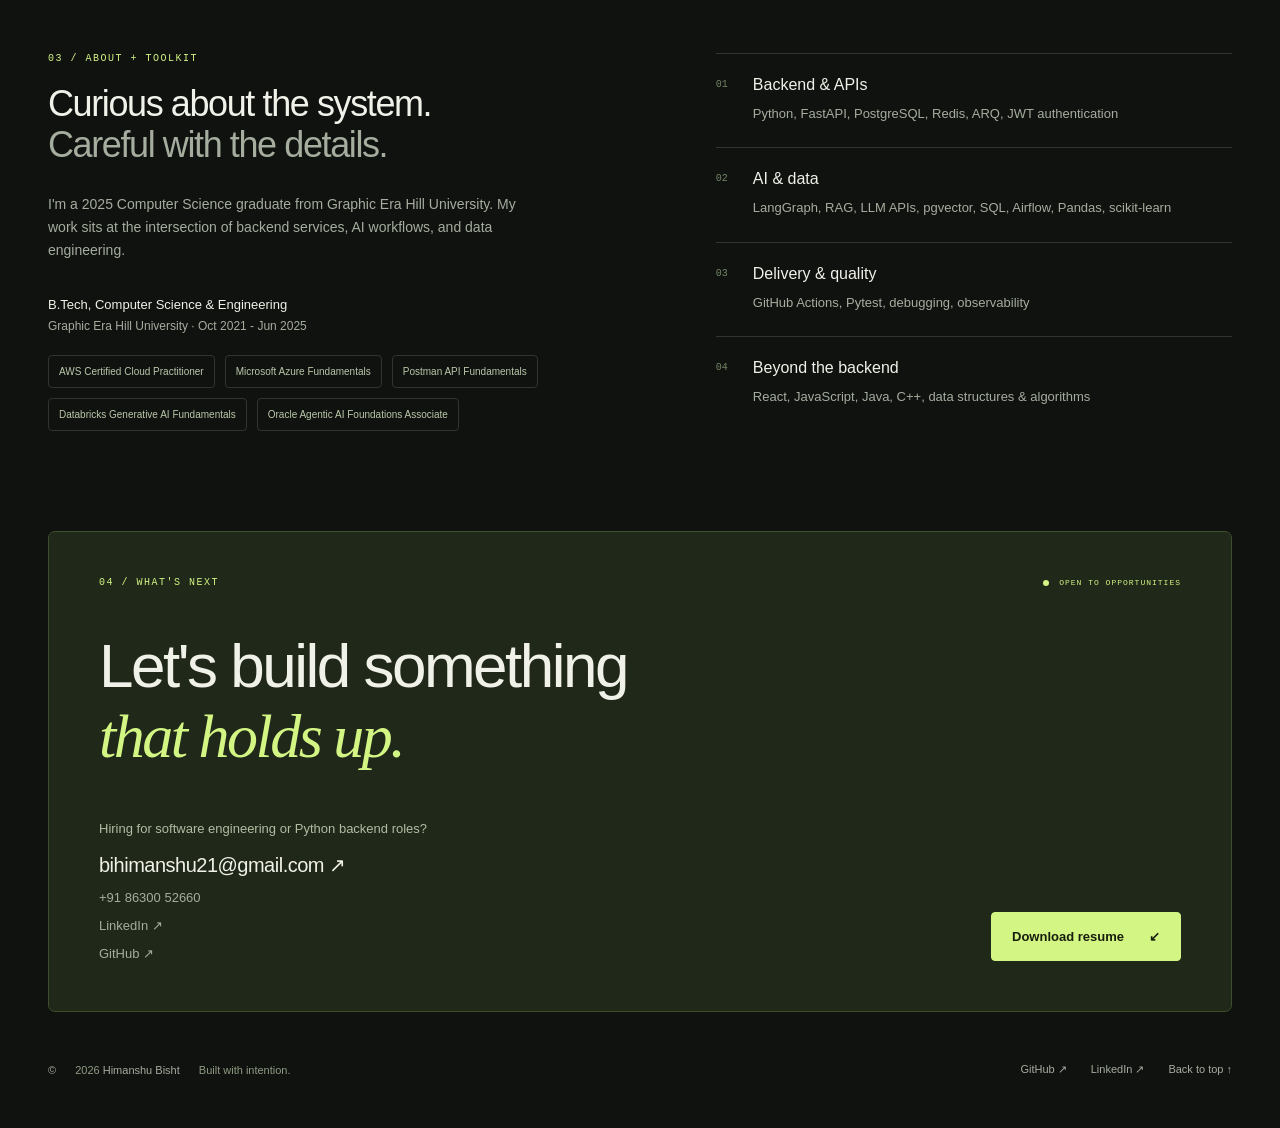
==== commit 2cfb070e: "Portfolio: feature Enterprise AI Support Agent, order projects like resume, Cloud Data Platform to g" ====
--- a/index.html
+++ b/index.html
@@ -19,10 +19,12 @@
 </section>
 <div class="stack-line"><div class="wrap"><span>MY CORE TOOLKIT</span><p>Python <b>/</b> FastAPI <b>/</b> PostgreSQL <b>/</b> Redis <b>/</b> Pytest <b>/</b> GitHub&nbsp;Actions</p></div></div>
 <section class="wrap section" id="work"><div class="section-heading"><div><p class="eyebrow">01 / SELECTED WORK</p><h2>From idea to<br> <span>working system.</span></h2></div><p>Three projects that show how I approach APIs, operational safety, and reliable data.</p></div>
-<article class="project" id="aegis"><div class="project-art art-aegis" aria-label="Aegis workflow illustration"><div class="art-label">AEGIS / INCIDENT INVESTIGATION</div><div class="incident-flow"><div class="flow-pill"><span class="tiny-dot"></span> Simulated incident</div><div class="flow-arrow">↓</div><div class="context-grid"><span>Telemetry</span><span>Runbooks</span><span>History</span></div><div class="flow-arrow">↓</div><div class="reasoning">LangGraph agent</div><div class="flow-arrow">↓</div><div class="approval">◇ Human approval</div></div><span class="art-caption">ILLUSTRATIVE WORKFLOW</span></div><div class="project-copy"><p class="eyebrow">01 <span>/ AI + RELIABILITY</span></p><h3>Aegis</h3><p class="project-lead">Investigate first.<br> Act with approval.</p><p>A Python/FastAPI + React prototype for investigating simulated production incidents with evidence-backed AI workflows. Evaluation uses synthetic demo data.</p><dl><div><dt>The engineering</dt><dd>A LangGraph investigation workflow reads simulated telemetry, runbooks, and incident history. Knowledge search is a SQL keyword baseline today; semantic retrieval is planned, not shipped. PostgreSQL and Redis support the platform.</dd></div><div><dt>The guardrails</dt><dd>JWT authentication, role-gated approval of remediations, an audit log, and a human-approval checkpoint. Tested with Pytest.</dd></div></dl><div class="tags"><span>FastAPI</span><span>LangGraph</span><span>PostgreSQL</span><span>Redis</span></div><a class="text-link" href="https://github.com/AloneRider-pixel/aegis" target="_blank" rel="noopener noreferrer">Explore code & architecture <span>↗</span></a></div></article>
-<article class="project"><div class="project-art art-stock"><div class="art-label">STOCKSENSE AI / MARKET DATA</div><div class="pipeline"><div><small>01 / INGEST</small><strong>Market data</strong><span>Validate + normalize</span></div><i>↓</i><div><small>02 / PROCESS</small><strong>Background workers</strong><span>Redis + ARQ</span></div><i>↓</i><div><small>03 / EVALUATE</small><strong>Prediction vs. actual</strong><span>Walk-forward evaluation</span></div></div><span class="art-caption">ILLUSTRATIVE DATA FLOW</span></div><div class="project-copy"><p class="eyebrow">02 <span>/ PRODUCT + BACKEND</span></p><h3>StockSense AI</h3><p class="project-lead">A product built<br> beyond the endpoint.</p><p>A market-analysis product built with friends, covering authenticated APIs, a React frontend, and asynchronous data processing. My role was founder and backend engineer.</p><dl><div><dt>The engineering</dt><dd>FastAPI, PostgreSQL, Redis caching, and ARQ workers separate background processing from API requests. Data refreshes are scheduled and rate-aware.</dd></div><div><dt>The validation</dt><dd>Prediction-versus-actual reconciliation and walk-forward evaluation keep time-series workflows leakage-aware. Pytest and GitHub Actions support repeatable checks.</dd></div></dl><div class="tags"><span>Python</span><span>PostgreSQL</span><span>ARQ</span><span>React</span></div><a class="text-link" href="https://github.com/AloneRider-pixel/stocksense-ai" target="_blank" rel="noopener noreferrer">Review backend & evaluation <span>↗</span></a><a class="text-link" style="margin-top:0" href="https://stocksense-ai-demo.onrender.com/" target="_blank" rel="noopener noreferrer">Open the live demo <span>↗</span></a></div></article>
-<article class="project"><div class="project-art art-data"><div class="art-label">CLOUD DATA PLATFORM / ETL + ELT</div><div class="data-visual"><div class="data-sources"><span>API</span><span>CSV</span></div><div class="flow-arrow">↓</div><div class="data-block">Python ingestion <small>Retries · Watermarks · Idempotency</small></div><div class="flow-arrow">↓</div><div class="data-block">Airflow + dbt <small>PostgreSQL · S3 / MinIO</small></div><div class="checks"><span>✓ Schema</span><span>✓ Freshness</span><span>✓ Quality</span></div></div><span class="art-caption">ILLUSTRATIVE PIPELINE</span></div><div class="project-copy"><p class="eyebrow">03 <span>/ DATA ENGINEERING</span></p><h3>Cloud Data Platform</h3><p class="project-lead">Data you can rerun.<br> Checks you can trace.</p><p>A Python/SQL platform connecting ingestion, orchestration, transformations, and data-quality validation.</p><dl><div><dt>The engineering</dt><dd>API and CSV ingestion with pagination, retries, rate limiting, watermarks, and idempotent loading for safe incremental processing and reruns.</dd></div><div><dt>The validation</dt><dd>Airflow and dbt workflows over PostgreSQL, with S3/MinIO storage, schema checks, freshness checks, and reconciliation.</dd></div></dl><div class="tags"><span>Python / SQL</span><span>Airflow</span><span>dbt</span><span>S3 / MinIO</span></div><a class="text-link" href="https://github.com/AloneRider-pixel/cloud-data-platform" target="_blank" rel="noopener noreferrer">Explore pipeline design <span>↗</span></a></div></article>
-<div class="more-heading"><h3>More engineering explorations</h3><span>Smaller projects. Specific problems.</span></div><div class="more-grid"><a href="https://github.com/AloneRider-pixel/enterprise-ai-agent" target="_blank" rel="noopener noreferrer"><span class="eyebrow">APPLIED AI <b>↗</b></span><h4>Enterprise AI Support Agent</h4><p>Reference implementation, not deployed: pgvector plus full-text retrieval, a reranking step, cited answers, JWT auth with an admin check, and a LangGraph agent.</p><span class="small-stack">FastAPI · pgvector · LangGraph</span></a><a href="https://github.com/AloneRider-pixel/event-driven-platform" target="_blank" rel="noopener noreferrer"><span class="eyebrow">DISTRIBUTED SYSTEMS <b>↗</b></span><h4>Event-Driven Platform</h4><p>Kafka-connected order processing with idempotent consumers, a transactional outbox, retries, dead-letter handling, and compensation paths.</p><span class="small-stack">FastAPI · Kafka · PostgreSQL</span></a><a href="https://github.com/AloneRider-pixel/ai-quality-platform" target="_blank" rel="noopener noreferrer"><span class="eyebrow">QUALITY ENGINEERING <b>↗</b></span><h4>AI Quality Platform</h4><p>API, integration, contract, and deterministic LLM-quality validation with reusable test infrastructure.</p><span class="small-stack">Pytest · HTTPX · Schemathesis</span></a><a href="https://github.com/AloneRider-pixel/ride-hailing-backend" target="_blank" rel="noopener noreferrer"><span class="eyebrow">BACKEND DOMAIN LOGIC <b>↗</b></span><h4>Ride-Hailing Backend</h4><p>Booking, driver matching, and fare rules. In-memory storage and process-local locking limits are documented.</p><span class="small-stack">Python · FastAPI · Pytest</span></a></div>
+<article class="project"><div class="project-art art-stock"><div class="art-label">STOCKSENSE AI / MARKET DATA</div><div class="pipeline"><div><small>01 / INGEST</small><strong>Market data</strong><span>Validate + normalize</span></div><i>↓</i><div><small>02 / PROCESS</small><strong>Background workers</strong><span>Redis + ARQ</span></div><i>↓</i><div><small>03 / EVALUATE</small><strong>Prediction vs. actual</strong><span>Walk-forward evaluation</span></div></div><span class="art-caption">ILLUSTRATIVE DATA FLOW</span></div><div class="project-copy"><p class="eyebrow">01 <span>/ PRODUCT + BACKEND</span></p><h3>StockSense AI</h3><p class="project-lead">A product built<br> beyond the endpoint.</p><p>A market-analysis product built with friends, covering authenticated APIs, a React frontend, and asynchronous data processing. My role was founder and backend engineer.</p><dl><div><dt>The engineering</dt><dd>FastAPI, PostgreSQL, Redis caching, and ARQ workers separate background processing from API requests. Data refreshes are scheduled and rate-aware.</dd></div><div><dt>The validation</dt><dd>Prediction-versus-actual reconciliation and walk-forward evaluation keep time-series workflows leakage-aware. Pytest and GitHub Actions support repeatable checks.</dd></div></dl><div class="tags"><span>Python</span><span>PostgreSQL</span><span>ARQ</span><span>React</span></div><a class="text-link" href="https://github.com/AloneRider-pixel/stocksense-ai" target="_blank" rel="noopener noreferrer">Review backend & evaluation <span>↗</span></a><a class="text-link" style="margin-top:0" href="https://stocksense-ai-demo.onrender.com/" target="_blank" rel="noopener noreferrer">Open the live demo <span>↗</span></a></div></article>
+<article class="project" id="enterprise-ai-agent">
+<div class="project-art art-aegis" aria-label="Enterprise AI Support Agent workflow illustration"><div class="art-label">ENTERPRISE AI SUPPORT AGENT / RAG</div><div class="incident-flow"><div class="flow-pill"><span class="tiny-dot"></span> Support question</div><div class="flow-arrow">↓</div><div class="context-grid"><span>Chunks</span><span>pgvector</span><span>Full-text</span></div><div class="flow-arrow">↓</div><div class="reasoning">LangGraph agent</div><div class="flow-arrow">↓</div><div class="approval">◇ Answer with citations</div></div><span class="art-caption">ILLUSTRATIVE WORKFLOW</span></div>
+<div class="project-copy"><p class="eyebrow">02 <span>/ APPLIED AI</span></p><h3>Enterprise AI Support Agent</h3><p class="project-lead">Answers grounded<br> in your documents.</p><p>A FastAPI + React reference implementation of a support agent that answers from ingested documents. It runs locally and is not publicly deployed.</p><dl><div><dt>The engineering</dt><dd>Document ingestion and chunking, embeddings in pgvector, hybrid vector and full-text retrieval with reranking, and a LangGraph workflow with bounded tool calls.</dd></div><div><dt>The guardrails</dt><dd>JWT authentication with role checks, rate limiting, and a prompt-injection guard. An evaluation module scores faithfulness, answer relevance, and context recall and precision. Tested with Pytest.</dd></div></dl><div class="tags"><span>FastAPI</span><span>LangGraph</span><span>pgvector</span><span>React</span></div><a class="text-link" href="https://github.com/AloneRider-pixel/enterprise-ai-agent" target="_blank" rel="noopener noreferrer">Explore code & architecture <span>↗</span></a></div></article>
+<article class="project" id="aegis"><div class="project-art art-aegis" aria-label="Aegis workflow illustration"><div class="art-label">AEGIS / INCIDENT INVESTIGATION</div><div class="incident-flow"><div class="flow-pill"><span class="tiny-dot"></span> Simulated incident</div><div class="flow-arrow">↓</div><div class="context-grid"><span>Telemetry</span><span>Runbooks</span><span>History</span></div><div class="flow-arrow">↓</div><div class="reasoning">LangGraph agent</div><div class="flow-arrow">↓</div><div class="approval">◇ Human approval</div></div><span class="art-caption">ILLUSTRATIVE WORKFLOW</span></div><div class="project-copy"><p class="eyebrow">03 <span>/ AI + RELIABILITY</span></p><h3>Aegis</h3><p class="project-lead">Investigate first.<br> Act with approval.</p><p>A Python/FastAPI + React prototype for investigating simulated production incidents with evidence-backed AI workflows. Evaluation uses synthetic demo data.</p><dl><div><dt>The engineering</dt><dd>A LangGraph investigation workflow reads simulated telemetry, runbooks, and incident history. Knowledge search is a SQL keyword baseline today; semantic retrieval is planned, not shipped. PostgreSQL and Redis support the platform.</dd></div><div><dt>The guardrails</dt><dd>JWT authentication, role-gated approval of remediations, an audit log, and a human-approval checkpoint. Tested with Pytest.</dd></div></dl><div class="tags"><span>FastAPI</span><span>LangGraph</span><span>PostgreSQL</span><span>Redis</span></div><a class="text-link" href="https://github.com/AloneRider-pixel/aegis" target="_blank" rel="noopener noreferrer">Explore code & architecture <span>↗</span></a></div></article>
+<div class="more-heading"><h3>More engineering explorations</h3><span>Smaller projects. Specific problems.</span></div><div class="more-grid"><a href="https://github.com/AloneRider-pixel/cloud-data-platform" target="_blank" rel="noopener noreferrer"><span class="eyebrow">DATA ENGINEERING <b>↗</b></span><h4>Cloud Data Platform</h4><p>Python ingestion with pagination, rate limiting, retries and watermarks, plus Airflow, dbt and data-quality checks over PostgreSQL.</p><span class="small-stack">Python · Airflow · dbt · PostgreSQL</span></a><a href="https://github.com/AloneRider-pixel/event-driven-platform" target="_blank" rel="noopener noreferrer"><span class="eyebrow">DISTRIBUTED SYSTEMS <b>↗</b></span><h4>Event-Driven Platform</h4><p>Kafka-connected order processing with idempotent consumers, a transactional outbox, retries, dead-letter handling, and compensation paths.</p><span class="small-stack">FastAPI · Kafka · PostgreSQL</span></a><a href="https://github.com/AloneRider-pixel/ai-quality-platform" target="_blank" rel="noopener noreferrer"><span class="eyebrow">QUALITY ENGINEERING <b>↗</b></span><h4>AI Quality Platform</h4><p>API, integration, contract, and deterministic LLM-quality validation with reusable test infrastructure.</p><span class="small-stack">Pytest · HTTPX · Schemathesis</span></a><a href="https://github.com/AloneRider-pixel/ride-hailing-backend" target="_blank" rel="noopener noreferrer"><span class="eyebrow">BACKEND DOMAIN LOGIC <b>↗</b></span><h4>Ride-Hailing Backend</h4><p>Booking, driver matching, and fare rules. In-memory storage and process-local locking limits are documented.</p><span class="small-stack">Python · FastAPI · Pytest</span></a></div>
 <div class="evidence-note"><span>↳</span><p>Prefer to inspect the details? Project claims link back to implementation, evaluation, and limitations.</p><a href="https://github.com/AloneRider-pixel/AloneRider-pixel.github.io/blob/main/docs/evidence-index.md" target="_blank" rel="noopener noreferrer">Evidence index ↗</a></div>
 </section>
 <section class="experience-band" id="experience"><div class="wrap section"><div class="section-heading"><div><p class="eyebrow">02 / EXPERIENCE</p><h2>Built. Tested.<br> <span>Learned by doing.</span></h2></div><p>Product ownership and hands-on engineering experience, with a focus on the details that make software dependable.</p></div><div class="experience-row"><div class="date">DEC 2025 - AUG 2026 <span>REMOTE</span></div><div><h3>StockSense AI</h3><p class="role">Founder & Backend Engineer</p><p>Backend engineer on a full-stack market-analysis product built with friends: FastAPI services, market-data ingestion, asynchronous workflows, testing, and CI.</p></div><a href="https://github.com/AloneRider-pixel/stocksense-ai" target="_blank" rel="noopener noreferrer" aria-label="StockSense AI repository">↗</a></div><div class="experience-row"><div class="date">JUN 2024 - DEC 2024 <span>REMOTE</span></div><div><h3>Kyndryl</h3><p class="role">Software Engineer Intern</p><p>Automated regression testing with Python and Pytest. Reproduced defects with logs and SQL, documented findings, and validated fixes with engineering and QA teams.</p></div><span class="experience-mark">K</span></div></div></section>
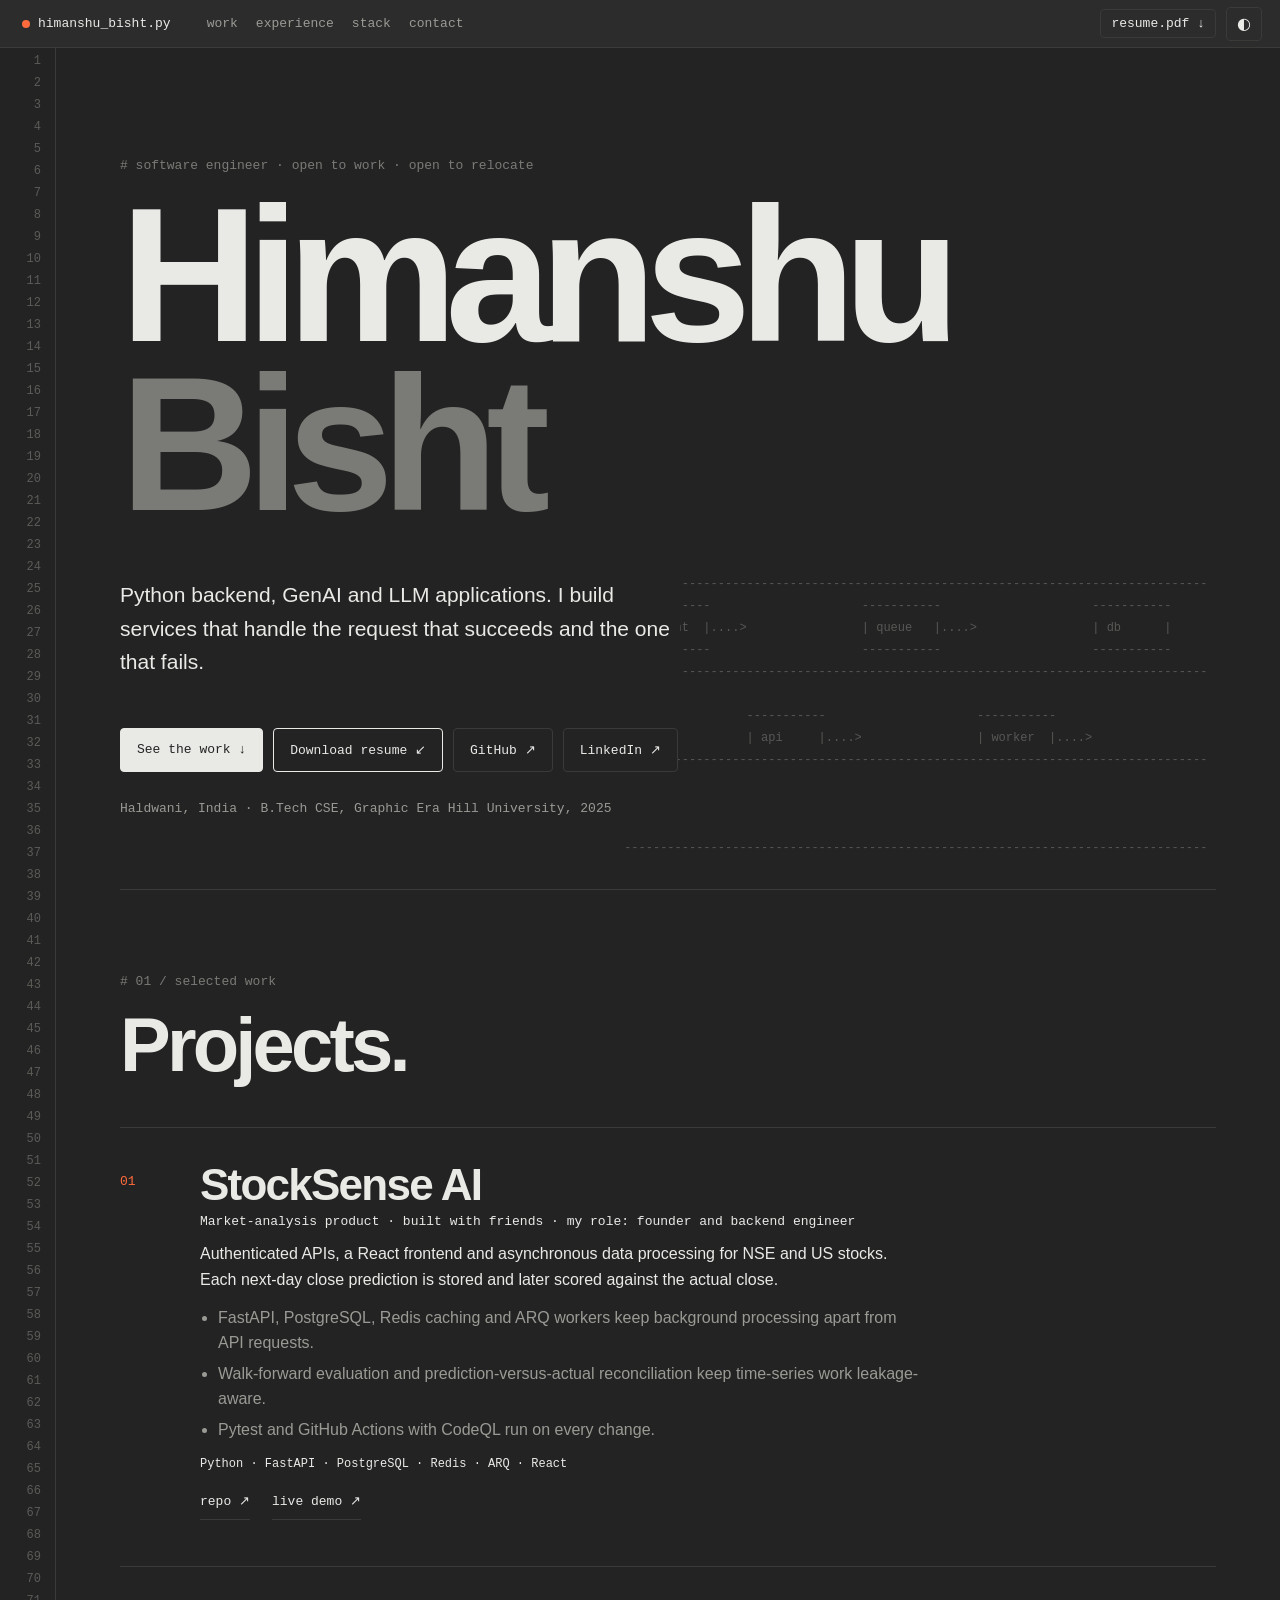
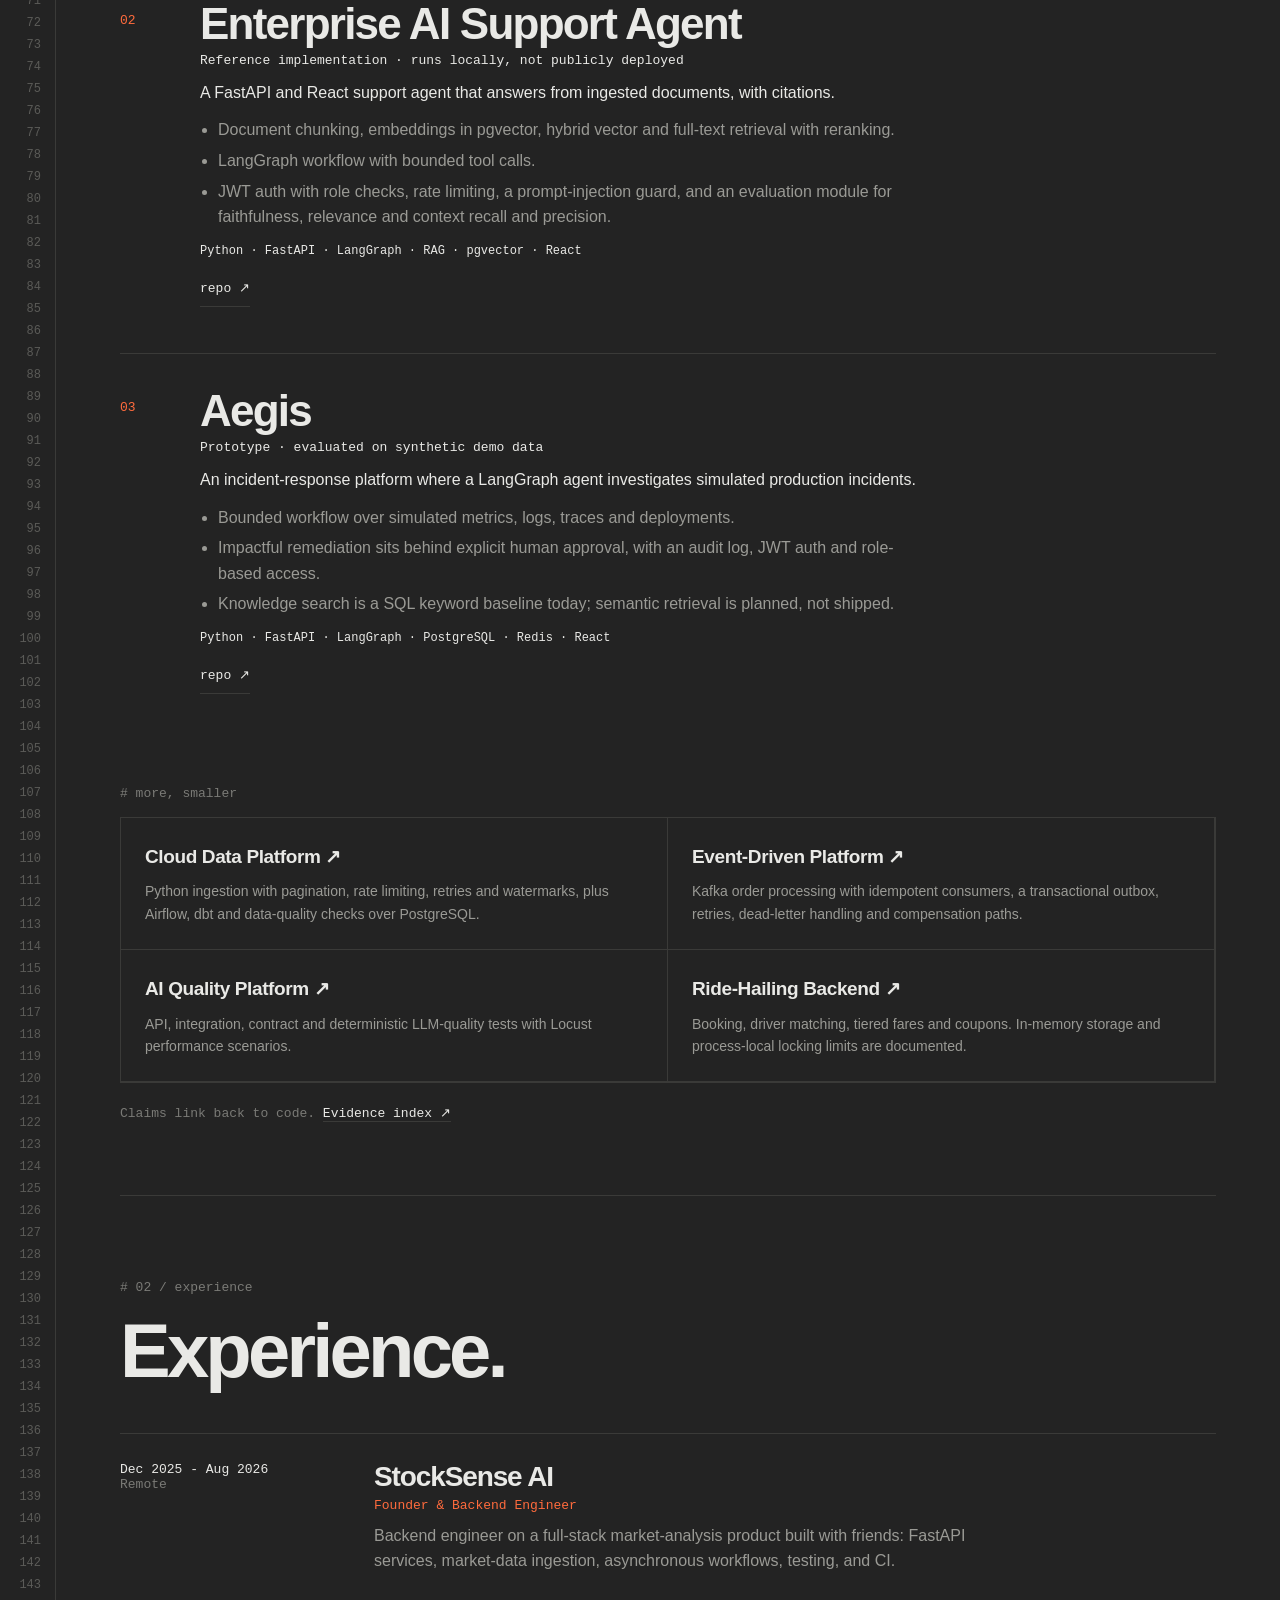
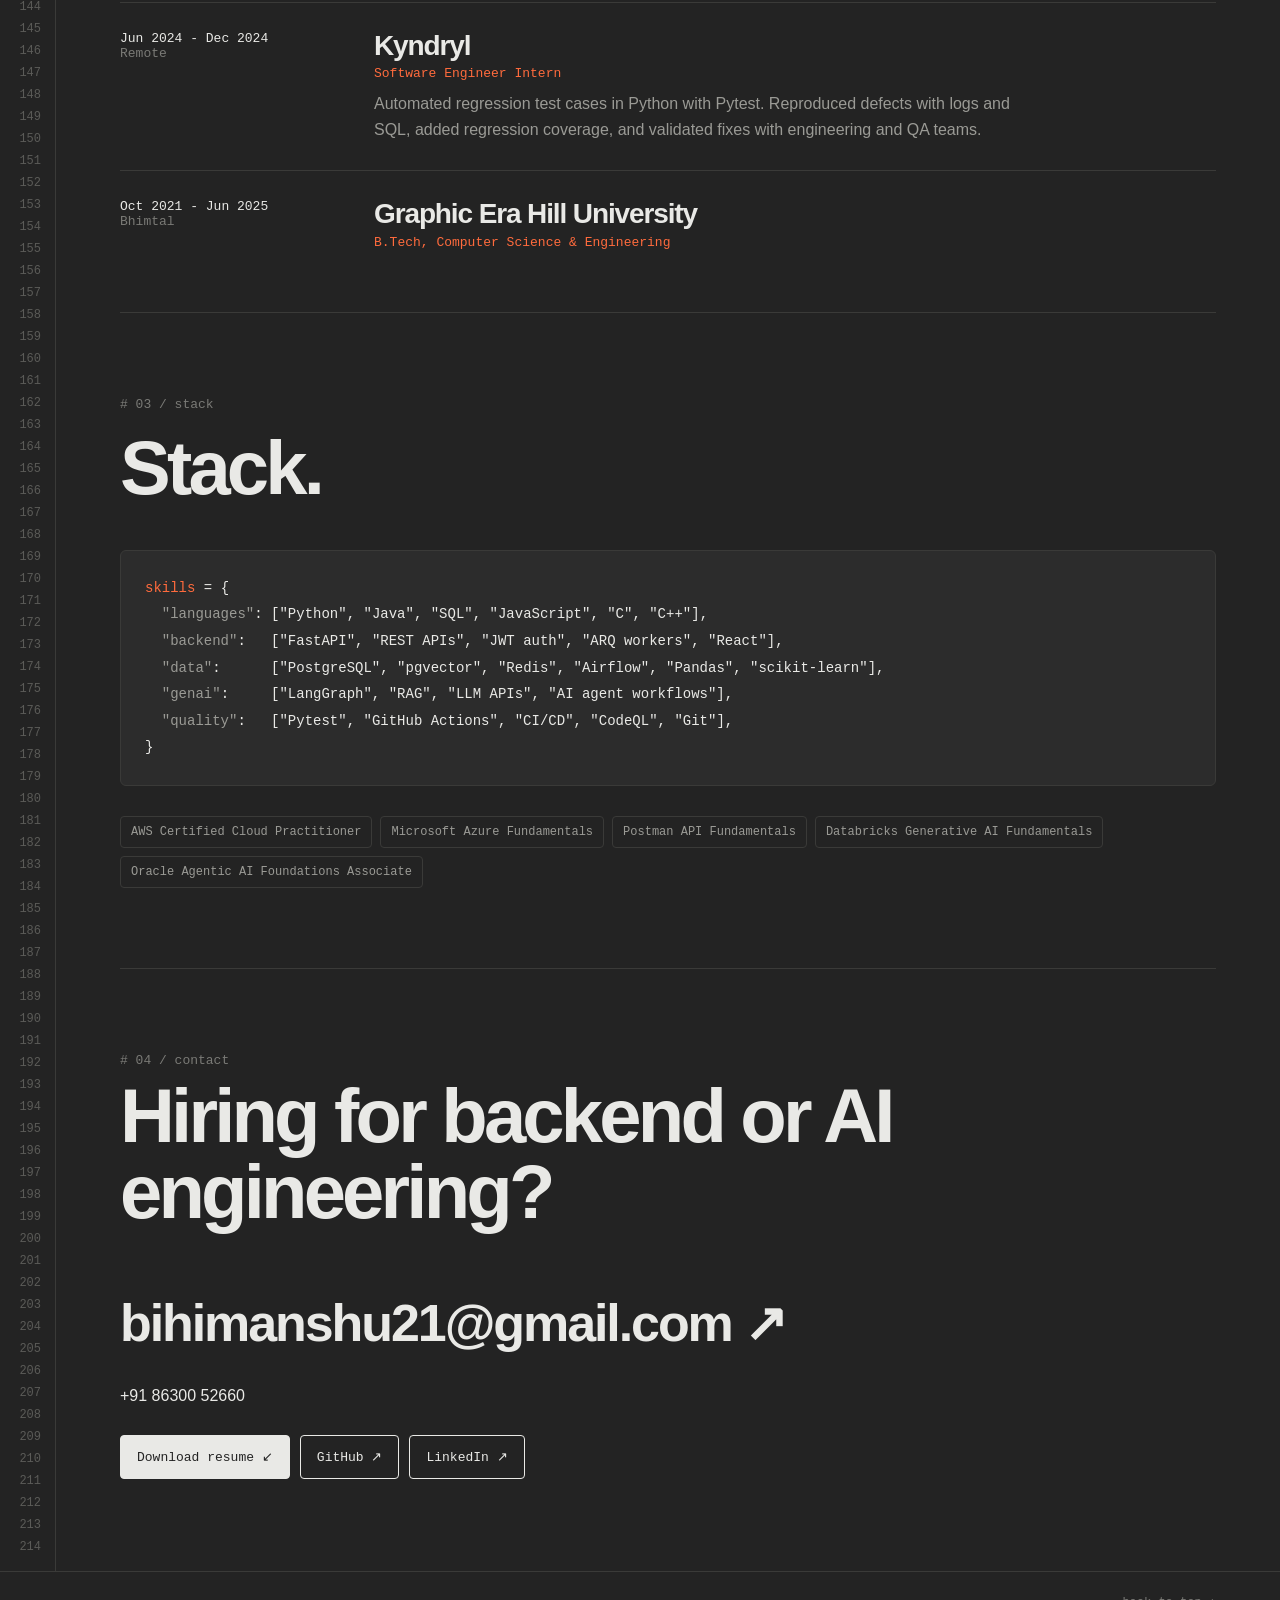
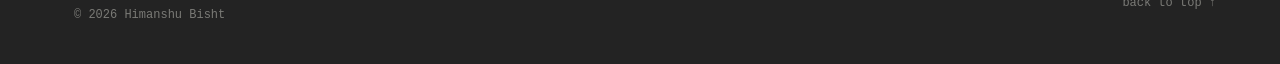
==== commit 161bb523: "Redesign portfolio as an editor-style page, keep verified content" ====
--- a/index.html
+++ b/index.html
@@ -1,34 +1,81 @@
 <!doctype html>
-<html lang="en">
+<html lang="en" data-theme="dark">
 <head>
 <meta charset="utf-8"><meta name="viewport" content="width=device-width,initial-scale=1">
 <title>Himanshu Bisht | Software Engineer</title>
-<meta name="description" content="Himanshu Bisht, software engineer building Python backends, AI applications and data workflows. Explore selected projects, engineering experience and resume.">
-<meta name="theme-color" content="#101210"><link rel="icon" href="favicon.svg" type="image/svg+xml">
+<meta name="description" content="Himanshu Bisht, software engineer building Python backends, AI applications and data workflows. Selected projects, experience and resume.">
+<meta name="theme-color" content="#1f1f1f"><link rel="icon" href="favicon.svg" type="image/svg+xml">
 <meta property="og:title" content="Himanshu Bisht | Software Engineer"><meta property="og:description" content="Python backends. AI applications. Reliable data workflows. Selected work and resume."><meta property="og:type" content="website"><meta property="og:url" content="https://alonerider-pixel.github.io/"><link rel="canonical" href="https://alonerider-pixel.github.io/">
 <link rel="stylesheet" href="styles.css">
+<script>try{var t=localStorage.getItem('theme');if(t)document.documentElement.dataset.theme=t}catch(e){}</script>
 <script type="application/ld+json">{"@context":"https://schema.org","@type":"Person","name":"Himanshu Bisht","jobTitle":"Software Engineer","url":"https://alonerider-pixel.github.io/","sameAs":["https://github.com/AloneRider-pixel","https://www.linkedin.com/in/himanshu-bisht-ab6762203/"]}</script>
 </head>
 <body>
 <a class="skip" href="#main-content">Skip to content</a>
-<header><div class="wrap nav"><a class="brand" href="#top" aria-label="Himanshu Bisht home"><span class="mark">hb.</span><span>Himanshu Bisht</span></a><nav aria-label="Main navigation"><a href="#work">Work</a><a href="#experience">Experience</a><a href="#about">About</a></nav><a class="nav-contact" href="#contact">Let's talk <span aria-hidden="true">↗</span></a></div></header>
+<header class="bar"><div class="tab"><span class="dot"></span>himanshu_bisht.py</div>
+<nav aria-label="Main navigation"><a href="#work">work</a><a href="#experience">experience</a><a href="#stack">stack</a><a href="#contact">contact</a></nav>
+<div class="tools"><a class="pill" href="Himanshu_Bisht_Resume.pdf" download="Himanshu_Bisht_Resume.pdf">resume.pdf ↓</a><button id="theme" type="button" aria-label="Switch between dark and light theme">◐</button></div></header>
+
+<div class="editor"><div class="gutter" id="gutter" aria-hidden="true"></div>
 <main id="main-content">
-<section class="hero wrap" id="top">
-<div class="hero-left"><p class="availability"><span></span> SOFTWARE ENGINEER · OPEN TO WORK</p><h1>Good systems.<br> Built with<br> <em>intention.</em></h1><p class="intro">I'm Himanshu, a software engineer focused on Python backends, AI applications, and data workflows. I build for the request that succeeds <i>and</i> the one that doesn't.</p><div class="actions"><a class="button bright" href="#work">Explore my work <span aria-hidden="true">↓</span></a><a class="button outline" href="Himanshu_Bisht_Resume.pdf" download="Himanshu_Bisht_Resume.pdf">Download resume <span aria-hidden="true">↙</span></a></div><p class="location">Haldwani, India <span>·</span> Open to remote / relocation <span>·</span> <a href="https://github.com/AloneRider-pixel" target="_blank" rel="noopener noreferrer">GitHub</a></p></div>
-<div class="hero-right"><div class="diagram-title"><span>ENGINEERING FOCUS</span><span>01 / SYSTEMS</span></div><div class="system-visual" role="img" aria-label="Illustrative system diagram: API services connected to AI workflows and data pipelines, supported by testing, observability and CI/CD."><div class="system-axis"></div><div class="diagram-node node-api"><span class="node-icon">{ }</span><div><small>THE INTERFACE</small><strong>Backend services</strong><p>Python · FastAPI · PostgreSQL</p></div><b>01</b></div><div class="node-connect"><span>↓</span><span>↓</span></div><div class="node-pair"><div class="diagram-node"><span class="mini-symbol">✳</span><small>CONTEXT + REASONING</small><strong>AI workflows</strong><p>LangGraph · RAG</p></div><div class="diagram-node"><span class="mini-symbol">≋</span><small>INGEST + TRANSFORM</small><strong>Data pipelines</strong><p>Airflow · dbt · SQL</p></div></div><div class="foundation"><span>Pytest</span><span>Observability</span><span>CI/CD</span></div></div><div class="diagram-foot"><span class="tiny-dot"></span> A view of how I think, not a live dashboard.</div></div>
+
+<section class="hero" id="top"><pre class="ascii" id="ascii" aria-hidden="true"></pre>
+<p class="comment"># software engineer · open to work · open to relocate</p>
+<h1><span>Himanshu</span><span>Bisht</span></h1>
+<p class="lede">Python backend, GenAI and LLM applications. I build services that handle the request that succeeds and the one that fails.</p>
+<div class="cta"><a class="btn solid" href="#work">See the work ↓</a><a class="btn" href="Himanshu_Bisht_Resume.pdf" download="Himanshu_Bisht_Resume.pdf">Download resume ↙</a><a class="btn ghost" href="https://github.com/AloneRider-pixel" target="_blank" rel="noopener noreferrer">GitHub ↗</a><a class="btn ghost" href="https://www.linkedin.com/in/himanshu-bisht-ab6762203/" target="_blank" rel="noopener noreferrer">LinkedIn ↗</a></div>
+<p class="meta">Haldwani, India · B.Tech CSE, Graphic Era Hill University, 2025</p></section>
+
+<section class="block" id="work"><p class="comment"># 01 / selected work</p><h2>Projects.</h2>
+
+<article class="proj" id="stocksense"><div class="num">01</div><div class="body"><h3>StockSense AI</h3><p class="kicker">Market-analysis product · built with friends · my role: founder and backend engineer</p>
+<p>Authenticated APIs, a React frontend and asynchronous data processing for NSE and US stocks. Each next-day close prediction is stored and later scored against the actual close.</p>
+<ul><li>FastAPI, PostgreSQL, Redis caching and ARQ workers keep background processing apart from API requests.</li><li>Walk-forward evaluation and prediction-versus-actual reconciliation keep time-series work leakage-aware.</li><li>Pytest and GitHub Actions with CodeQL run on every change.</li></ul>
+<p class="tags">Python · FastAPI · PostgreSQL · Redis · ARQ · React</p>
+<p class="links"><a href="https://github.com/AloneRider-pixel/stocksense-ai" target="_blank" rel="noopener noreferrer">repo ↗</a><a href="https://stocksense-ai-demo.onrender.com/" target="_blank" rel="noopener noreferrer">live demo ↗</a></p></div></article>
+
+<article class="proj" id="enterprise"><div class="num">02</div><div class="body"><h3>Enterprise AI Support Agent</h3><p class="kicker">Reference implementation · runs locally, not publicly deployed</p>
+<p>A FastAPI and React support agent that answers from ingested documents, with citations.</p>
+<ul><li>Document chunking, embeddings in pgvector, hybrid vector and full-text retrieval with reranking.</li><li>LangGraph workflow with bounded tool calls.</li><li>JWT auth with role checks, rate limiting, a prompt-injection guard, and an evaluation module for faithfulness, relevance and context recall and precision.</li></ul>
+<p class="tags">Python · FastAPI · LangGraph · RAG · pgvector · React</p>
+<p class="links"><a href="https://github.com/AloneRider-pixel/enterprise-ai-agent" target="_blank" rel="noopener noreferrer">repo ↗</a></p></div></article>
+
+<article class="proj" id="aegis"><div class="num">03</div><div class="body"><h3>Aegis</h3><p class="kicker">Prototype · evaluated on synthetic demo data</p>
+<p>An incident-response platform where a LangGraph agent investigates simulated production incidents.</p>
+<ul><li>Bounded workflow over simulated metrics, logs, traces and deployments.</li><li>Impactful remediation sits behind explicit human approval, with an audit log, JWT auth and role-based access.</li><li>Knowledge search is a SQL keyword baseline today; semantic retrieval is planned, not shipped.</li></ul>
+<p class="tags">Python · FastAPI · LangGraph · PostgreSQL · Redis · React</p>
+<p class="links"><a href="https://github.com/AloneRider-pixel/aegis" target="_blank" rel="noopener noreferrer">repo ↗</a></p></div></article>
+
+<p class="comment more"># more, smaller</p>
+<div class="grid">
+<a href="https://github.com/AloneRider-pixel/cloud-data-platform" target="_blank" rel="noopener noreferrer"><b>Cloud Data Platform ↗</b><span>Python ingestion with pagination, rate limiting, retries and watermarks, plus Airflow, dbt and data-quality checks over PostgreSQL.</span></a>
+<a href="https://github.com/AloneRider-pixel/event-driven-platform" target="_blank" rel="noopener noreferrer"><b>Event-Driven Platform ↗</b><span>Kafka order processing with idempotent consumers, a transactional outbox, retries, dead-letter handling and compensation paths.</span></a>
+<a href="https://github.com/AloneRider-pixel/ai-quality-platform" target="_blank" rel="noopener noreferrer"><b>AI Quality Platform ↗</b><span>API, integration, contract and deterministic LLM-quality tests with Locust performance scenarios.</span></a>
+<a href="https://github.com/AloneRider-pixel/ride-hailing-backend" target="_blank" rel="noopener noreferrer"><b>Ride-Hailing Backend ↗</b><span>Booking, driver matching, tiered fares and coupons. In-memory storage and process-local locking limits are documented.</span></a>
+</div>
+<p class="note">Claims link back to code. <a href="https://github.com/AloneRider-pixel/AloneRider-pixel.github.io/blob/main/docs/evidence-index.md" target="_blank" rel="noopener noreferrer">Evidence index ↗</a></p>
 </section>
-<div class="stack-line"><div class="wrap"><span>MY CORE TOOLKIT</span><p>Python <b>/</b> FastAPI <b>/</b> PostgreSQL <b>/</b> Redis <b>/</b> Pytest <b>/</b> GitHub&nbsp;Actions</p></div></div>
-<section class="wrap section" id="work"><div class="section-heading"><div><p class="eyebrow">01 / SELECTED WORK</p><h2>From idea to<br> <span>working system.</span></h2></div><p>Three projects that show how I approach APIs, operational safety, and reliable data.</p></div>
-<article class="project"><div class="project-art art-stock"><div class="art-label">STOCKSENSE AI / MARKET DATA</div><div class="pipeline"><div><small>01 / INGEST</small><strong>Market data</strong><span>Validate + normalize</span></div><i>↓</i><div><small>02 / PROCESS</small><strong>Background workers</strong><span>Redis + ARQ</span></div><i>↓</i><div><small>03 / EVALUATE</small><strong>Prediction vs. actual</strong><span>Walk-forward evaluation</span></div></div><span class="art-caption">ILLUSTRATIVE DATA FLOW</span></div><div class="project-copy"><p class="eyebrow">01 <span>/ PRODUCT + BACKEND</span></p><h3>StockSense AI</h3><p class="project-lead">A product built<br> beyond the endpoint.</p><p>A market-analysis product built with friends, covering authenticated APIs, a React frontend, and asynchronous data processing. My role was founder and backend engineer.</p><dl><div><dt>The engineering</dt><dd>FastAPI, PostgreSQL, Redis caching, and ARQ workers separate background processing from API requests. Data refreshes are scheduled and rate-aware.</dd></div><div><dt>The validation</dt><dd>Prediction-versus-actual reconciliation and walk-forward evaluation keep time-series workflows leakage-aware. Pytest and GitHub Actions support repeatable checks.</dd></div></dl><div class="tags"><span>Python</span><span>PostgreSQL</span><span>ARQ</span><span>React</span></div><a class="text-link" href="https://github.com/AloneRider-pixel/stocksense-ai" target="_blank" rel="noopener noreferrer">Review backend & evaluation <span>↗</span></a><a class="text-link" style="margin-top:0" href="https://stocksense-ai-demo.onrender.com/" target="_blank" rel="noopener noreferrer">Open the live demo <span>↗</span></a></div></article>
-<article class="project" id="enterprise-ai-agent">
-<div class="project-art art-aegis" aria-label="Enterprise AI Support Agent workflow illustration"><div class="art-label">ENTERPRISE AI SUPPORT AGENT / RAG</div><div class="incident-flow"><div class="flow-pill"><span class="tiny-dot"></span> Support question</div><div class="flow-arrow">↓</div><div class="context-grid"><span>Chunks</span><span>pgvector</span><span>Full-text</span></div><div class="flow-arrow">↓</div><div class="reasoning">LangGraph agent</div><div class="flow-arrow">↓</div><div class="approval">◇ Answer with citations</div></div><span class="art-caption">ILLUSTRATIVE WORKFLOW</span></div>
-<div class="project-copy"><p class="eyebrow">02 <span>/ APPLIED AI</span></p><h3>Enterprise AI Support Agent</h3><p class="project-lead">Answers grounded<br> in your documents.</p><p>A FastAPI + React reference implementation of a support agent that answers from ingested documents. It runs locally and is not publicly deployed.</p><dl><div><dt>The engineering</dt><dd>Document ingestion and chunking, embeddings in pgvector, hybrid vector and full-text retrieval with reranking, and a LangGraph workflow with bounded tool calls.</dd></div><div><dt>The guardrails</dt><dd>JWT authentication with role checks, rate limiting, and a prompt-injection guard. An evaluation module scores faithfulness, answer relevance, and context recall and precision. Tested with Pytest.</dd></div></dl><div class="tags"><span>FastAPI</span><span>LangGraph</span><span>pgvector</span><span>React</span></div><a class="text-link" href="https://github.com/AloneRider-pixel/enterprise-ai-agent" target="_blank" rel="noopener noreferrer">Explore code & architecture <span>↗</span></a></div></article>
-<article class="project" id="aegis"><div class="project-art art-aegis" aria-label="Aegis workflow illustration"><div class="art-label">AEGIS / INCIDENT INVESTIGATION</div><div class="incident-flow"><div class="flow-pill"><span class="tiny-dot"></span> Simulated incident</div><div class="flow-arrow">↓</div><div class="context-grid"><span>Telemetry</span><span>Runbooks</span><span>History</span></div><div class="flow-arrow">↓</div><div class="reasoning">LangGraph agent</div><div class="flow-arrow">↓</div><div class="approval">◇ Human approval</div></div><span class="art-caption">ILLUSTRATIVE WORKFLOW</span></div><div class="project-copy"><p class="eyebrow">03 <span>/ AI + RELIABILITY</span></p><h3>Aegis</h3><p class="project-lead">Investigate first.<br> Act with approval.</p><p>A Python/FastAPI + React prototype for investigating simulated production incidents with evidence-backed AI workflows. Evaluation uses synthetic demo data.</p><dl><div><dt>The engineering</dt><dd>A LangGraph investigation workflow reads simulated telemetry, runbooks, and incident history. Knowledge search is a SQL keyword baseline today; semantic retrieval is planned, not shipped. PostgreSQL and Redis support the platform.</dd></div><div><dt>The guardrails</dt><dd>JWT authentication, role-gated approval of remediations, an audit log, and a human-approval checkpoint. Tested with Pytest.</dd></div></dl><div class="tags"><span>FastAPI</span><span>LangGraph</span><span>PostgreSQL</span><span>Redis</span></div><a class="text-link" href="https://github.com/AloneRider-pixel/aegis" target="_blank" rel="noopener noreferrer">Explore code & architecture <span>↗</span></a></div></article>
-<div class="more-heading"><h3>More engineering explorations</h3><span>Smaller projects. Specific problems.</span></div><div class="more-grid"><a href="https://github.com/AloneRider-pixel/cloud-data-platform" target="_blank" rel="noopener noreferrer"><span class="eyebrow">DATA ENGINEERING <b>↗</b></span><h4>Cloud Data Platform</h4><p>Python ingestion with pagination, rate limiting, retries and watermarks, plus Airflow, dbt and data-quality checks over PostgreSQL.</p><span class="small-stack">Python · Airflow · dbt · PostgreSQL</span></a><a href="https://github.com/AloneRider-pixel/event-driven-platform" target="_blank" rel="noopener noreferrer"><span class="eyebrow">DISTRIBUTED SYSTEMS <b>↗</b></span><h4>Event-Driven Platform</h4><p>Kafka-connected order processing with idempotent consumers, a transactional outbox, retries, dead-letter handling, and compensation paths.</p><span class="small-stack">FastAPI · Kafka · PostgreSQL</span></a><a href="https://github.com/AloneRider-pixel/ai-quality-platform" target="_blank" rel="noopener noreferrer"><span class="eyebrow">QUALITY ENGINEERING <b>↗</b></span><h4>AI Quality Platform</h4><p>API, integration, contract, and deterministic LLM-quality validation with reusable test infrastructure.</p><span class="small-stack">Pytest · HTTPX · Schemathesis</span></a><a href="https://github.com/AloneRider-pixel/ride-hailing-backend" target="_blank" rel="noopener noreferrer"><span class="eyebrow">BACKEND DOMAIN LOGIC <b>↗</b></span><h4>Ride-Hailing Backend</h4><p>Booking, driver matching, and fare rules. In-memory storage and process-local locking limits are documented.</p><span class="small-stack">Python · FastAPI · Pytest</span></a></div>
-<div class="evidence-note"><span>↳</span><p>Prefer to inspect the details? Project claims link back to implementation, evaluation, and limitations.</p><a href="https://github.com/AloneRider-pixel/AloneRider-pixel.github.io/blob/main/docs/evidence-index.md" target="_blank" rel="noopener noreferrer">Evidence index ↗</a></div>
+
+<section class="block" id="experience"><p class="comment"># 02 / experience</p><h2>Experience.</h2>
+<div class="row"><div class="when">Dec 2025 - Aug 2026<br><span>Remote</span></div><div><h3>StockSense AI</h3><p class="role">Founder &amp; Backend Engineer</p><p>Backend engineer on a full-stack market-analysis product built with friends: FastAPI services, market-data ingestion, asynchronous workflows, testing, and CI.</p></div></div>
+<div class="row"><div class="when">Jun 2024 - Dec 2024<br><span>Remote</span></div><div><h3>Kyndryl</h3><p class="role">Software Engineer Intern</p><p>Automated regression test cases in Python with Pytest. Reproduced defects with logs and SQL, added regression coverage, and validated fixes with engineering and QA teams.</p></div></div>
+<div class="row"><div class="when">Oct 2021 - Jun 2025<br><span>Bhimtal</span></div><div><h3>Graphic Era Hill University</h3><p class="role">B.Tech, Computer Science &amp; Engineering</p></div></div>
 </section>
-<section class="experience-band" id="experience"><div class="wrap section"><div class="section-heading"><div><p class="eyebrow">02 / EXPERIENCE</p><h2>Built. Tested.<br> <span>Learned by doing.</span></h2></div><p>Product ownership and hands-on engineering experience, with a focus on the details that make software dependable.</p></div><div class="experience-row"><div class="date">DEC 2025 - AUG 2026 <span>REMOTE</span></div><div><h3>StockSense AI</h3><p class="role">Founder & Backend Engineer</p><p>Backend engineer on a full-stack market-analysis product built with friends: FastAPI services, market-data ingestion, asynchronous workflows, testing, and CI.</p></div><a href="https://github.com/AloneRider-pixel/stocksense-ai" target="_blank" rel="noopener noreferrer" aria-label="StockSense AI repository">↗</a></div><div class="experience-row"><div class="date">JUN 2024 - DEC 2024 <span>REMOTE</span></div><div><h3>Kyndryl</h3><p class="role">Software Engineer Intern</p><p>Automated regression testing with Python and Pytest. Reproduced defects with logs and SQL, documented findings, and validated fixes with engineering and QA teams.</p></div><span class="experience-mark">K</span></div></div></section>
-<section class="wrap section about" id="about"><div><p class="eyebrow">03 / ABOUT + TOOLKIT</p><h2>Curious about the system.<br> <span>Careful with the details.</span></h2><p class="about-intro">I'm a 2025 Computer Science graduate from Graphic Era Hill University. My work sits at the intersection of backend services, AI workflows, and data engineering.</p><p class="education">B.Tech, Computer Science & Engineering<br> <span>Graphic Era Hill University · Oct 2021 - Jun 2025</span></p><div class="certs"><span>AWS Certified Cloud Practitioner</span><span>Microsoft Azure Fundamentals</span><span>Postman API Fundamentals</span><span>Databricks Generative AI Fundamentals</span><span>Oracle Agentic AI Foundations Associate</span></div></div><div class="toolkit" id="stack"><div><span>01</span><div><h3>Backend & APIs</h3><p>Python, FastAPI, PostgreSQL, Redis, ARQ, JWT authentication</p></div></div><div><span>02</span><div><h3>AI & data</h3><p>LangGraph, RAG, LLM APIs, pgvector, SQL, Airflow, Pandas, scikit-learn</p></div></div><div><span>03</span><div><h3>Delivery & quality</h3><p>GitHub Actions, Pytest, debugging, observability</p></div></div><div><span>04</span><div><h3>Beyond the backend</h3><p>React, JavaScript, Java, C++, data structures & algorithms</p></div></div></div></section>
-<section class="contact wrap" id="contact"><div class="contact-top"><p class="eyebrow">04 / WHAT'S NEXT</p><span class="availability"><span></span> OPEN TO OPPORTUNITIES</span></div><h2>Let's build something<br> <em>that holds up.</em></h2><div class="contact-bottom"><div><p>Hiring for software engineering or Python backend roles?</p><a class="email" href="mailto:bihimanshu21@gmail.com">bihimanshu21@gmail.com ↗</a><a class="phone" href="tel:+918630052660">+91 86300 52660</a><a class="phone" href="https://www.linkedin.com/in/himanshu-bisht-ab6762203/" target="_blank" rel="noopener noreferrer">LinkedIn ↗</a><a class="phone" href="https://github.com/AloneRider-pixel" target="_blank" rel="noopener noreferrer">GitHub ↗</a></div><a class="button bright" href="Himanshu_Bisht_Resume.pdf" download="Himanshu_Bisht_Resume.pdf">Download resume <span>↙</span></a></div></section>
-</main><footer class="wrap"><p>© <span id="year">2026</span> Himanshu Bisht <span>Built with intention.</span></p><div><a href="https://github.com/AloneRider-pixel" target="_blank" rel="noopener noreferrer">GitHub ↗</a><a href="https://www.linkedin.com/in/himanshu-bisht-ab6762203/" target="_blank" rel="noopener noreferrer">LinkedIn ↗</a><a href="#top">Back to top ↑</a></div></footer>
+
+<section class="block" id="stack"><p class="comment"># 03 / stack</p><h2>Stack.</h2>
+<pre class="code" tabindex="0"><span class="k">skills</span> = {
+  <span class="s">"languages"</span>: [<span class="v">"Python"</span>, <span class="v">"Java"</span>, <span class="v">"SQL"</span>, <span class="v">"JavaScript"</span>, <span class="v">"C"</span>, <span class="v">"C++"</span>],
+  <span class="s">"backend"</span>:   [<span class="v">"FastAPI"</span>, <span class="v">"REST APIs"</span>, <span class="v">"JWT auth"</span>, <span class="v">"ARQ workers"</span>, <span class="v">"React"</span>],
+  <span class="s">"data"</span>:      [<span class="v">"PostgreSQL"</span>, <span class="v">"pgvector"</span>, <span class="v">"Redis"</span>, <span class="v">"Airflow"</span>, <span class="v">"Pandas"</span>, <span class="v">"scikit-learn"</span>],
+  <span class="s">"genai"</span>:     [<span class="v">"LangGraph"</span>, <span class="v">"RAG"</span>, <span class="v">"LLM APIs"</span>, <span class="v">"AI agent workflows"</span>],
+  <span class="s">"quality"</span>:   [<span class="v">"Pytest"</span>, <span class="v">"GitHub Actions"</span>, <span class="v">"CI/CD"</span>, <span class="v">"CodeQL"</span>, <span class="v">"Git"</span>],
+}</pre>
+<p class="certs"><span>AWS Certified Cloud Practitioner</span><span>Microsoft Azure Fundamentals</span><span>Postman API Fundamentals</span><span>Databricks Generative AI Fundamentals</span><span>Oracle Agentic AI Foundations Associate</span></p></section>
+
+<section class="block contact" id="contact"><p class="comment"># 04 / contact</p><h2>Hiring for backend or AI engineering?</h2>
+<p><a class="big" href="mailto:bihimanshu21@gmail.com">bihimanshu21@gmail.com ↗</a></p><p><a href="tel:+918630052660">+91 86300 52660</a></p>
+<div class="cta"><a class="btn solid" href="Himanshu_Bisht_Resume.pdf" download="Himanshu_Bisht_Resume.pdf">Download resume ↙</a><a class="btn" href="https://github.com/AloneRider-pixel" target="_blank" rel="noopener noreferrer">GitHub ↗</a><a class="btn" href="https://www.linkedin.com/in/himanshu-bisht-ab6762203/" target="_blank" rel="noopener noreferrer">LinkedIn ↗</a></div></section>
+</main></div>
+<footer><p>© <span id="year">2026</span> Himanshu Bisht</p><a href="#top">back to top ↑</a></footer>
+<script src="script.js"></script>
 </body></html>
--- a/styles.css
+++ b/styles.css
@@ -1,8 +1,54 @@
-:root{--bg:#101210;--panel:#191c18;--line:#30352d;--ink:#f0f1e8;--muted:#a5ad9e;--lime:#d3f583;--mono:'Courier New',monospace}*{box-sizing:border-box}html{scroll-behavior:smooth;scroll-padding-top:30px}body{margin:0;background:var(--bg);color:var(--ink);font-family:Arial,Helvetica,sans-serif;-webkit-font-smoothing:antialiased}a{color:inherit;text-decoration:none}a:focus-visible{outline:2px solid var(--lime);outline-offset:5px}a:hover{color:var(--lime)}p{line-height:1.65}.wrap{width:min(1200px,calc(100% - 96px));margin:auto}.skip{position:fixed;top:-100px;background:var(--lime);color:var(--bg);padding:16px;z-index:10}.skip:focus{top:10px}header{border-bottom:1px solid var(--line)}.nav{height:94px;display:flex;align-items:center;justify-content:space-between;gap:24px}.brand{display:flex;align-items:center;gap:14px;font-size:15px;font-weight:700}.mark{font-size:30px;color:var(--lime);letter-spacing:-2px}.nav nav{display:flex;gap:32px;font-size:14px;color:var(--muted)}.nav-contact{border:1px solid #505846;border-radius:30px;padding:12px 20px;font-size:14px;display:flex;gap:25px}.hero{display:grid;grid-template-columns:1.15fr 1fr;gap:70px;padding-block:74px;align-items:center}.availability{font:10px var(--mono);letter-spacing:1.2px;display:flex;gap:10px;align-items:center;color:var(--lime)}.availability>span,.tiny-dot{display:inline-block;width:6px;height:6px;background:var(--lime);border-radius:50%}h1{font-size:clamp(58px,6.3vw,88px);letter-spacing:-5px;font-weight:500;line-height:1.02;margin:29px 0 25px}h1 em,.contact em{font-family:Georgia,serif;font-weight:400;color:var(--lime)}.intro{color:#bdc4b7;font-size:16px;max-width:475px;line-height:1.75}.intro i{font-family:Georgia,serif;color:var(--ink)}.actions{display:flex;gap:12px;margin:30px 0 24px}.button{min-height:49px;padding:15px 20px;font-size:13px;font-weight:700;display:inline-flex;justify-content:space-between;align-items:center;gap:25px;border:1px solid var(--line);border-radius:4px;transition:background .2s,color .2s}.bright{background:var(--lime);color:#171e0d;border-color:var(--lime)}.bright:hover{background:#e4ffb1;color:#171e0d}.outline:hover{background:var(--panel)}.location{font-size:11px;color:var(--muted)}.location span{margin:0 7px}.hero-right{border:1px solid var(--line);background:#151814;border-radius:8px;overflow:hidden;margin-top:40px}.diagram-title,.diagram-foot{display:flex;padding:20px 22px;justify-content:space-between;font:9px var(--mono);letter-spacing:1px;color:var(--muted);border-bottom:1px solid var(--line)}.diagram-foot{border-top:1px solid var(--line);border-bottom:0;justify-content:flex-start;gap:9px;letter-spacing:0;align-items:center;font-size:10px}.system-visual{padding:44px 26px 30px;background-image:radial-gradient(#55604533 .7px,transparent .7px);background-size:16px 16px}.diagram-node{background:#1d221a;border:1px solid #485b35;border-radius:5px;padding:20px;position:relative;box-shadow:0 12px 30px #0002}.node-api{display:flex;gap:20px;align-items:center}.node-icon{color:var(--lime);font:30px var(--mono)}.diagram-node small{font:8px var(--mono);letter-spacing:1px;color:var(--muted);display:block}.diagram-node strong{font-size:16px;display:block;margin-top:9px;font-weight:500}.diagram-node p{font:10px var(--mono);color:var(--muted);margin-bottom:0}.node-api b{position:absolute;right:16px;top:16px;font:9px var(--mono);color:#738368}.node-connect{display:flex;justify-content:space-around;color:#7b925f;height:35px;align-items:center}.node-pair{display:grid;grid-template-columns:1fr 1fr;gap:14px}.node-pair .diagram-node{padding:18px 14px}.mini-symbol{font:25px var(--mono);color:var(--lime);display:block;margin-bottom:20px}.foundation{display:flex;justify-content:space-around;gap:4px;border:1px dashed #435238;padding:14px 5px;margin-top:28px;color:var(--muted);font:9px var(--mono)}.stack-line{border-block:1px solid var(--line)}.stack-line .wrap{display:flex;align-items:center;justify-content:space-between;gap:30px;padding-block:25px}.stack-line span{font:9px var(--mono);color:var(--muted);letter-spacing:1px}.stack-line p{font-size:15px;word-spacing:5px;margin:0}.stack-line b{color:#555f4b;font-weight:400;margin:0 13px}.section{padding-block:100px}.section-heading{display:flex;justify-content:space-between;gap:45px;align-items:flex-end;margin-bottom:56px}.eyebrow{font:10px var(--mono);letter-spacing:1.5px;color:var(--lime);margin:0 0 20px}.eyebrow span{color:var(--muted);letter-spacing:1px}h2{font-size:48px;line-height:1.13;font-weight:500;letter-spacing:-2px;margin:0}h2>span{color:var(--muted)}.section-heading>p{max-width:310px;font-size:14px;color:var(--muted);margin:0 0 3px}.project{display:grid;grid-template-columns:1fr 1fr;gap:60px;padding:0 0 62px;margin:0 0 62px;border-bottom:1px solid var(--line)}.project-art{min-height:480px;border-radius:6px;background:#1b2417;position:relative;display:flex;flex-direction:column;justify-content:space-between;padding:27px;overflow:hidden;border:1px solid #34422a}.art-label,.art-caption{font:9px var(--mono);letter-spacing:1px;color:#b1bfa6}.art-caption{font-size:8px;color:#809574}.incident-flow{width:100%;max-width:345px;margin:30px auto;text-align:center}.flow-pill{border:1px solid #4e673c;border-radius:30px;padding:13px;font:12px var(--mono);background:#24331c}.flow-pill .tiny-dot{margin-right:8px}.flow-arrow{color:#7f9d68;margin:12px auto;font-size:18px}.context-grid{display:flex;gap:8px;justify-content:center}.context-grid span{font:10px var(--mono);padding:12px;background:#182110;border:1px solid #3b4e2e;border-radius:3px}.reasoning{padding:19px;border:1px solid #789a55;background:#2b4021;border-radius:4px;color:#e5f8d5;font-size:16px}.approval{font:12px var(--mono);border:1px dashed #6a8554;padding:15px;border-radius:4px;color:var(--lime)}.project-copy{padding-block:12px}.project h3{font-size:30px;letter-spacing:-1px;margin:0 0 13px;font-weight:500}.project-copy>p.project-lead{font-size:23px;line-height:1.25;color:#e0e5d9;letter-spacing:-.5px;margin:0 0 18px}.project-copy>p:not(.eyebrow){font-size:14px;color:var(--muted);line-height:1.75}.project dl{margin:24px 0}.project dl>div{margin-bottom:17px}.project dt{font-size:11px;font-weight:700;margin-bottom:6px;color:#d2d8c9}.project dd{margin:0;font-size:13px;line-height:1.7;color:var(--muted)}.tags{display:flex;gap:6px;flex-wrap:wrap}.tags span{border:1px solid var(--line);border-radius:4px;font:9px var(--mono);padding:7px 8px;color:#b8c1ac}.text-link{margin-top:24px;font-size:12px;display:flex;align-items:center;justify-content:space-between;padding-block:12px;border-top:1px solid var(--line);color:var(--lime);min-height:48px}.art-stock{background:#1e2128;border-color:#363e4b}.art-stock .art-label{color:#bac4da}.art-stock .art-caption{color:#8999b5}.pipeline{width:85%;margin:auto}.pipeline>div{border:1px solid #46546d;background:#242b37;padding:16px 22px;border-radius:4px}.pipeline small{font:8px var(--mono);letter-spacing:1px;color:#a9b9d6}.pipeline strong{display:block;font-size:17px;font-weight:400;margin:10px 0 7px}.pipeline span{font:10px var(--mono);color:#a9b9d6}.pipeline i{display:block;text-align:center;color:#718cb8;font-style:normal;margin:10px}.art-data{background:#25211a;border-color:#494030}.art-data .art-label{color:#cfc1a2}.art-data .art-caption{color:#a1906b}.data-visual{text-align:center;width:90%;margin:auto}.data-sources{display:flex;justify-content:center;gap:15px}.data-sources span{padding:13px 25px;background:#302a1e;border:1px solid #665739;border-radius:3px;font:12px var(--mono);color:#e8cc91}.data-visual .flow-arrow{color:#a68c53}.data-block{padding:20px;border:1px solid #665739;background:#302a1e;border-radius:4px;font-size:16px;color:#e7dcc4}.data-block small{display:block;font:9px var(--mono);color:#c5b388;margin-top:10px}.checks{display:flex;justify-content:center;gap:12px;font:9px var(--mono);color:#cfb678;margin-top:25px}.more-heading{display:flex;justify-content:space-between;align-items:center;gap:20px;margin-top:6px;margin-bottom:24px}.more-heading h3{font-size:20px;font-weight:500}.more-heading>span{font-size:12px;color:var(--muted)}.more-grid{display:grid;grid-template-columns:repeat(2,1fr);gap:18px}.more-grid>a{background:var(--panel);padding:26px;border:1px solid var(--line);border-radius:5px;transition:border-color .2s}.more-grid>a:hover{border-color:#788666;color:var(--ink)}.more-grid .eyebrow{display:flex;justify-content:space-between;font-size:8px;letter-spacing:.7px}.more-grid b{font-size:14px;font-weight:400}.more-grid h4{font-size:19px;letter-spacing:-.4px;font-weight:500;margin:25px 0 15px}.more-grid p{font-size:13px;color:var(--muted);min-height:86px}.small-stack{font:9px var(--mono);color:#bec8b1}.evidence-note{display:flex;align-items:center;gap:18px;padding:24px 0 0}.evidence-note>span{color:var(--lime);font-size:24px}.evidence-note p{font-size:12px;color:var(--muted);flex:1}.evidence-note a{font-size:11px;white-space:nowrap;color:var(--lime)}.experience-band{background:#161915;border-block:1px solid var(--line)}.experience-row{border-top:1px solid var(--line);display:grid;grid-template-columns:260px 1fr 35px;gap:40px;padding:35px 0}.date{font:10px var(--mono);letter-spacing:.7px;color:#c7d0bd;padding-top:5px}.date span{display:block;color:#7e8974;font-size:8px;margin-top:12px}.experience-row h3{font-size:25px;font-weight:500;margin:0 0 10px;letter-spacing:-.5px}.experience-row .role{font-size:13px;color:var(--lime);margin:0 0 15px}.experience-row p:not(.role){font-size:14px;color:var(--muted);max-width:590px;margin:0}.experience-row>a{font-size:23px;color:var(--lime);width:48px;height:48px;display:flex;align-items:center;justify-content:center}.experience-mark{font-size:24px;color:#738367}.about{display:grid;grid-template-columns:1.1fr 1fr;gap:100px}.about h2{font-size:36px;letter-spacing:-1.4px}.about-intro{font-size:14px;color:var(--muted);max-width:470px;margin-top:27px}.education{font-size:13px;margin-top:32px}.education span{color:var(--muted);font-size:12px}.certs{display:flex;gap:10px;flex-wrap:wrap;margin-top:18px}.certs span{font-size:10px;border:1px solid var(--line);padding:10px;border-radius:4px;color:#bac8a9}.toolkit>div{display:flex;gap:25px;padding:22px 0;border-top:1px solid var(--line)}.toolkit>div>span{font:10px var(--mono);color:#738565;padding-top:3px}.toolkit h3{font-size:16px;font-weight:500;margin:0 0 9px}.toolkit p{font-size:13px;color:var(--muted);margin:0;line-height:1.7}.contact{background:#202819;padding:45px 50px 50px;border:1px solid #3d4f2c;border-radius:7px}.contact-top{display:flex;align-items:center;justify-content:space-between;gap:20px}.contact-top .eyebrow{margin:0}.contact-top .availability{font-size:8px;letter-spacing:1px}.contact h2{font-size:62px;letter-spacing:-2.5px;margin:43px 0 34px}.contact-bottom{display:flex;align-items:flex-end;justify-content:space-between;gap:30px}.contact-bottom p{font-size:13px;color:#b0bda3}.email{font-size:20px;letter-spacing:-.5px}.phone{display:block;font-size:13px;color:var(--muted);margin-top:13px}footer{padding-block:38px;display:flex;justify-content:space-between;gap:20px;align-items:center;font-size:11px;color:var(--muted)}footer p span{margin-left:16px;color:#8f9c83}footer>div{display:flex;gap:24px}section{scroll-margin-top:20px}
-@media(max-width:1100px){.wrap{width:calc(100% - 64px)}.hero{gap:35px}.actions{gap:8px}.button{gap:15px;padding-inline:15px}.project{gap:35px}.stack-line b{margin:0 6px}.about{gap:50px}.experience-row{grid-template-columns:210px 1fr 35px;gap:25px}.system-visual{padding-inline:20px}}
-@media(max-width:800px){.wrap{width:calc(100% - 44px)}.nav{height:78px}.nav nav{gap:18px;font-size:12px}.brand{font-size:12px;gap:9px}.nav-contact{padding:10px 14px;font-size:12px;gap:12px}.hero{grid-template-columns:1fr;padding-top:48px;padding-bottom:45px;gap:20px}.hero-left{max-width:590px}h1{font-size:74px;letter-spacing:-4px}.intro{max-width:530px}.hero-right{max-width:560px;width:100%;margin:12px 0 0}.system-visual{padding:28px}.node-pair .diagram-node{padding:20px}.mini-symbol{margin-bottom:13px}.stack-line .wrap{align-items:flex-start;flex-direction:column;gap:12px}.stack-line p{font-size:13px;word-spacing:0;line-height:1.9}.stack-line b{margin:0 9px}.section{padding-block:65px}.section-heading{gap:22px;margin-bottom:35px}.section-heading h2{font-size:38px}.section-heading>p{max-width:240px;font-size:12px}.project{gap:28px;grid-template-columns:1fr;padding-bottom:40px;margin-bottom:40px}.project-art{min-height:430px}.project-copy{padding:0}.project-lead br{display:none}.more-grid{grid-template-columns:1fr}.more-grid p{min-height:0}.more-grid h4{margin-top:20px}.more-heading{align-items:flex-start;flex-direction:column;gap:0;margin-bottom:22px}.more-heading h3{margin-bottom:10px}.evidence-note{flex-wrap:wrap;gap:10px}.evidence-note p{flex-basis:80%}.evidence-note a{margin-left:30px}.experience-row{grid-template-columns:1fr 36px;gap:18px}.date{grid-column:1/-1}.date span{display:inline-block;margin:0 0 0 15px}.experience-row>div:nth-child(2){grid-column:1}.about{grid-template-columns:1fr;gap:35px}.toolkit{margin-top:8px}.contact{padding:30px}.contact h2{font-size:48px;margin:30px 0}.contact-bottom{flex-direction:column;align-items:flex-start;gap:20px}.contact-top{align-items:flex-start;flex-direction:column;gap:15px}.contact-top .availability{font-size:9px}footer{align-items:flex-start;flex-direction:column;padding-block:30px;gap:10px}footer p{margin:0 0 12px}footer>div{gap:27px}footer>div>a{min-height:48px;display:flex;align-items:center}}
-@media(max-width:480px){.brand>span:last-child{font-size:11px}.mark{font-size:28px}.nav{gap:10px}.nav nav{gap:15px}.nav nav a{min-height:48px;display:flex;align-items:center}.nav nav a:last-child{display:none}.nav-contact{padding:10px 12px;gap:10px;font-size:11px;min-height:48px;align-items:center}.availability{font-size:8px;letter-spacing:.7px}h1{font-size:64px;letter-spacing:-3px;line-height:1.03;margin-top:26px}.intro{font-size:14px;line-height:1.8}.hero{padding-top:38px}.actions{gap:9px;flex-wrap:wrap;margin-top:25px}.button{font-size:11px;padding:14px;gap:13px;min-height:48px}.location{font-size:9px}.hero-right{margin-top:10px}.diagram-title{padding:16px;font-size:8px;letter-spacing:.3px}.system-visual{padding:25px 16px}.node-api{padding:17px;gap:15px}.node-icon{font-size:25px}.diagram-node small{font-size:7px}.diagram-node strong{font-size:14px}.diagram-node p{font-size:8px}.node-pair{gap:10px}.node-pair .diagram-node{padding:16px 12px}.mini-symbol{font-size:23px;margin-bottom:17px}.foundation{font-size:8px;margin-top:22px}.diagram-foot{font-size:8px;padding:16px}.section-heading{flex-direction:column;align-items:flex-start;gap:22px}.section-heading h2{font-size:38px}.section-heading>p{font-size:13px;max-width:310px}.eyebrow{font-size:9px}.project-art{padding:20px;min-height:410px}.project h3{font-size:28px}.project-copy .eyebrow{margin-bottom:16px}.project-copy>p.project-lead{font-size:20px}.context-grid{gap:5px}.context-grid span{padding:11px 8px;font-size:9px}.pipeline{width:100%;padding-block:24px}.pipeline>div{padding:15px 17px}.data-visual{width:100%}.data-block{font-size:14px}.checks{gap:11px;font-size:8px}.art-label{font-size:8px;letter-spacing:.5px}.more-grid>a{padding:24px}.about h2{font-size:31px;letter-spacing:-1px}.contact{padding:25px}.contact h2{font-size:39px;letter-spacing:-1.8px}.contact-bottom p{font-size:12px}.email{font-size:17px;min-height:48px;display:flex;align-items:center}.phone{min-height:48px;display:flex;align-items:center;margin-top:0}.contact-bottom .button{font-size:12px}footer p span{margin-left:10px;font-size:10px}.evidence-note a{display:flex;align-items:center;min-height:48px}}
-@media(max-width:350px){.wrap{width:calc(100% - 32px)}.nav nav{gap:10px}.nav-contact{gap:6px;font-size:10px}.brand>span:last-child{display:none}h1{font-size:58px}.actions{gap:8px}.button{font-size:10px;padding:13px 11px;gap:8px}.location{font-size:8px}.diagram-node strong{font-size:12px}.diagram-node p{font-size:7px}.contact h2{font-size:33px}.email{font-size:14px}.context-grid span{font-size:8px}.contact{padding:23px}.availability{font-size:7px}}
-@media(prefers-reduced-motion:reduce){html{scroll-behavior:auto}*{transition:none!important}}
-.project-copy p.project-lead{font-size:23px;line-height:1.3;color:#e0e5d9}
-@media(max-width:480px){.project-copy p.project-lead{font-size:20px}}
+:root{--bg:#232323;--bar:#2c2c2c;--ink:#e9e9e6;--mute:#9a9a95;--faint:#5b5b58;--line:#3a3a38;--acc:#ff6b3d;--g:#7a7a76;--mono:ui-monospace,SFMono-Regular,Menlo,Consolas,"Liberation Mono",monospace;--sans:"Helvetica Neue",Helvetica,Arial,sans-serif}
+[data-theme=light]{--bg:#f4f3ee;--bar:#e8e7e1;--ink:#1b1b1a;--mute:#5d5d58;--faint:#a5a49c;--line:#d4d3cb;--acc:#d9400f;--g:#9d9c94}
+*{box-sizing:border-box}html{scroll-behavior:smooth;scroll-padding-top:60px}
+body{margin:0;background:var(--bg);color:var(--ink);font:16px/1.6 var(--sans);-webkit-font-smoothing:antialiased}
+a{color:inherit;text-decoration:none}a:hover{color:var(--acc)}a:focus-visible,button:focus-visible{outline:2px solid var(--acc);outline-offset:3px}
+.skip{position:fixed;left:8px;top:-60px;background:var(--acc);color:#fff;padding:10px 14px;z-index:20}.skip:focus{top:8px}
+.bar{position:sticky;top:0;z-index:10;display:flex;align-items:center;gap:20px;height:48px;padding:0 18px;background:var(--bar);border-bottom:1px solid var(--line);font:13px var(--mono)}
+.tab{display:flex;align-items:center;gap:8px;padding:0 4px;color:var(--ink);white-space:nowrap}.dot{width:8px;height:8px;border-radius:50%;background:var(--acc)}
+.bar nav{display:flex;gap:18px;color:var(--mute);margin-left:12px}.bar nav a{padding:12px 0}
+.tools{margin-left:auto;display:flex;align-items:center;gap:10px}
+.pill{border:1px solid var(--line);border-radius:4px;padding:6px 10px}.pill:hover{border-color:var(--acc)}
+#theme{font:16px var(--mono);background:none;border:1px solid var(--line);border-radius:4px;color:var(--ink);width:36px;height:34px;cursor:pointer}#theme:hover{border-color:var(--acc);color:var(--acc)}
+.editor{display:grid;grid-template-columns:56px minmax(0,1fr)}
+.gutter{white-space:pre;font:12px/22px var(--mono);color:var(--faint);text-align:right;padding:2px 14px 0 0;border-right:1px solid var(--line);user-select:none;overflow:hidden}
+main{padding:0 clamp(18px,5vw,72px)}
+.comment{font:13px var(--mono);color:var(--g);margin:0 0 18px}
+.hero{position:relative;padding:clamp(48px,9vw,110px) 0 70px;border-bottom:1px solid var(--line);overflow:hidden}
+.ascii{position:absolute;right:0;bottom:26px;left:46%;height:290px;margin:0;font:12px/22px var(--mono);color:var(--g);opacity:.6;white-space:pre;overflow:hidden;pointer-events:none}
+.hero>*:not(.ascii){position:relative}
+h1{margin:0 0 26px;font-weight:700;font-size:clamp(56px,15vw,210px);line-height:.88;letter-spacing:-.065em}
+h1 span{display:block}h1 span:last-child{color:var(--g)}
+.lede{max-width:560px;font-size:clamp(17px,2vw,21px);color:var(--ink);background:var(--bg);display:inline-block;padding:2px 0}
+.cta{display:flex;flex-wrap:wrap;gap:10px;margin:26px 0 22px}
+.btn{font:13px var(--mono);border:1px solid var(--ink);padding:12px 16px;border-radius:4px;background:var(--bg);min-height:44px;display:inline-flex;align-items:center}.btn:hover{border-color:var(--acc)}
+.btn.solid{background:var(--ink);color:var(--bg)}.btn.solid:hover{background:var(--acc);border-color:var(--acc);color:#fff}.btn.ghost{border-color:var(--line)}
+.meta{font:13px var(--mono);color:var(--mute);margin:0;background:var(--bg);display:inline-block}
+.block{padding:84px 0 24px;border-bottom:1px solid var(--line)}
+h2{font-size:clamp(34px,6vw,76px);letter-spacing:-.05em;line-height:1;margin:0 0 44px;font-weight:700}
+.proj{display:grid;grid-template-columns:72px minmax(0,1fr);gap:8px;padding:34px 0;border-top:1px solid var(--line)}
+.num{font:13px var(--mono);color:var(--acc);padding-top:12px}
+h3{margin:0 0 6px;font-size:clamp(26px,3.6vw,44px);letter-spacing:-.04em;line-height:1.05;font-weight:700}
+.kicker{font:13px var(--mono);color:var(--g);margin:0 0 14px}
+.proj p{max-width:720px;margin:0 0 12px;color:var(--ink)}.proj ul{margin:0 0 14px;padding-left:18px;max-width:720px;color:var(--mute)}.proj li{margin:5px 0}
+.tags{font:12px var(--mono);color:var(--g)}.links{display:flex;gap:22px;font:13px var(--mono)}.links a{border-bottom:1px solid var(--line);padding:10px 0}.links a:hover{border-color:var(--acc)}
+.more{margin:46px 0 16px}.grid{display:grid;grid-template-columns:repeat(2,minmax(0,1fr));gap:0;border:1px solid var(--line)}
+.grid a{padding:24px;border:1px solid var(--line);margin:-1px 0 0 -1px;display:block}.grid a:hover{background:var(--bar);color:var(--ink)}
+.grid b{display:block;font-size:19px;letter-spacing:-.02em;margin-bottom:8px}.grid span{color:var(--mute);font-size:14px;display:block}
+.note{font:13px var(--mono);color:var(--g);margin:22px 0 0;padding-bottom:50px}.note a{color:var(--ink);border-bottom:1px solid var(--line)}
+.row{display:grid;grid-template-columns:230px minmax(0,1fr);gap:24px;padding:28px 0;border-top:1px solid var(--line)}
+.when{font:13px var(--mono);color:var(--ink)}.when span{color:var(--g)}.row h3{font-size:28px}.role{color:var(--acc);font:13px var(--mono);margin:0 0 10px}.row p:not(.role){color:var(--mute);max-width:640px;margin:0}
+.code{margin:0 0 30px;padding:24px;background:var(--bar);border:1px solid var(--line);border-radius:6px;font:14px/1.9 var(--mono);overflow:auto;color:var(--ink)}
+.k{color:var(--acc)}.s{color:var(--mute)}.v{color:var(--ink)}
+.certs{display:flex;flex-wrap:wrap;gap:8px;margin:0 0 56px}.certs span{font:12px var(--mono);border:1px solid var(--line);border-radius:4px;padding:8px 10px;color:var(--mute)}
+.contact{border-bottom:0;padding-bottom:70px}.contact h2{max-width:900px}.big{font-size:clamp(22px,4.4vw,52px);letter-spacing:-.04em;font-weight:700;display:inline-block;padding:8px 0;word-break:break-word}
+.contact p{margin:0 0 10px}
+footer{display:flex;justify-content:space-between;gap:20px;padding:24px clamp(18px,5vw,72px) 30px 74px;border-top:1px solid var(--line);font:12px var(--mono);color:var(--g)}
+@media(max-width:720px){
+.bar{gap:10px;padding:0 10px}.bar nav{display:none}.tab{font-size:12px}
+.editor{grid-template-columns:30px minmax(0,1fr)}.gutter{font-size:10px;padding-right:6px}
+main{padding:0 16px}.proj{grid-template-columns:1fr}.num{padding-top:0}
+.grid{grid-template-columns:1fr}.row{grid-template-columns:1fr;gap:10px}
+h1{font-size:clamp(52px,17vw,90px)}footer{padding-left:44px}.ascii{display:none}
+}
+@media(prefers-reduced-motion:reduce){html{scroll-behavior:auto}}
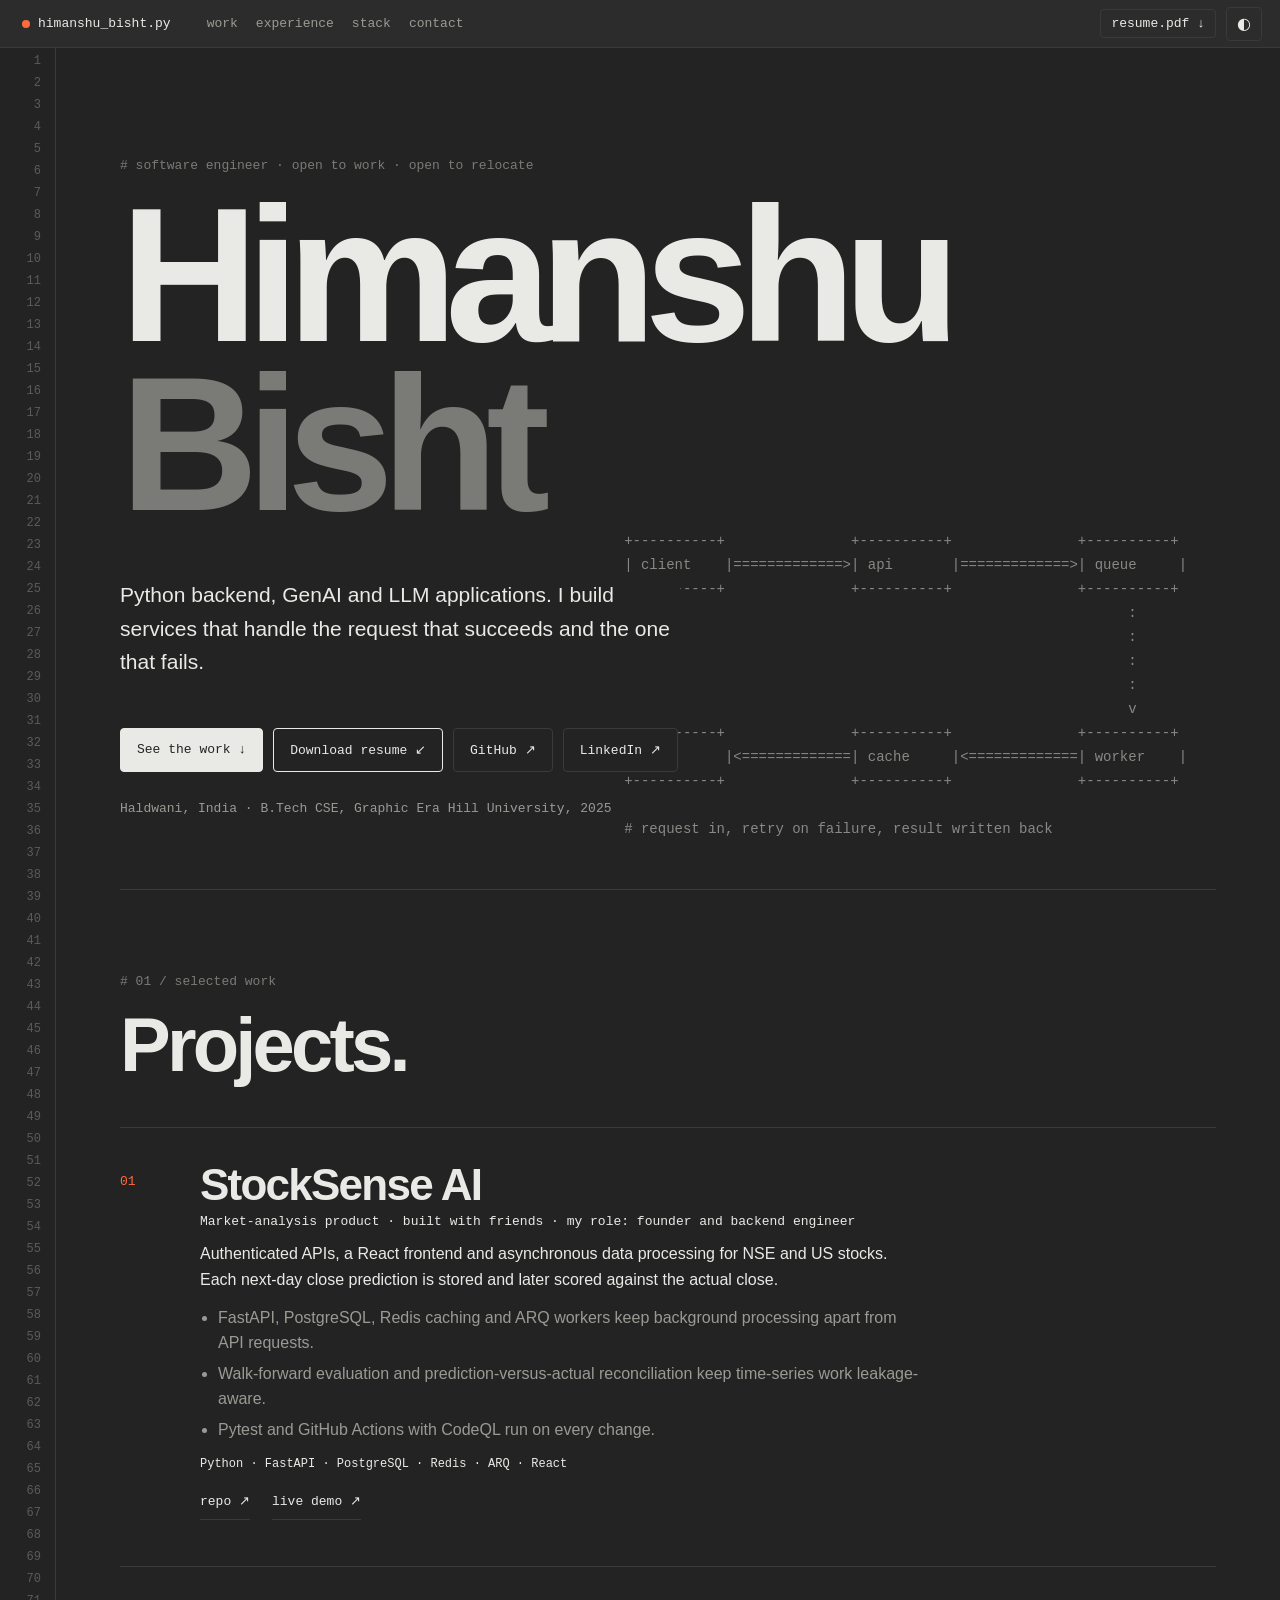
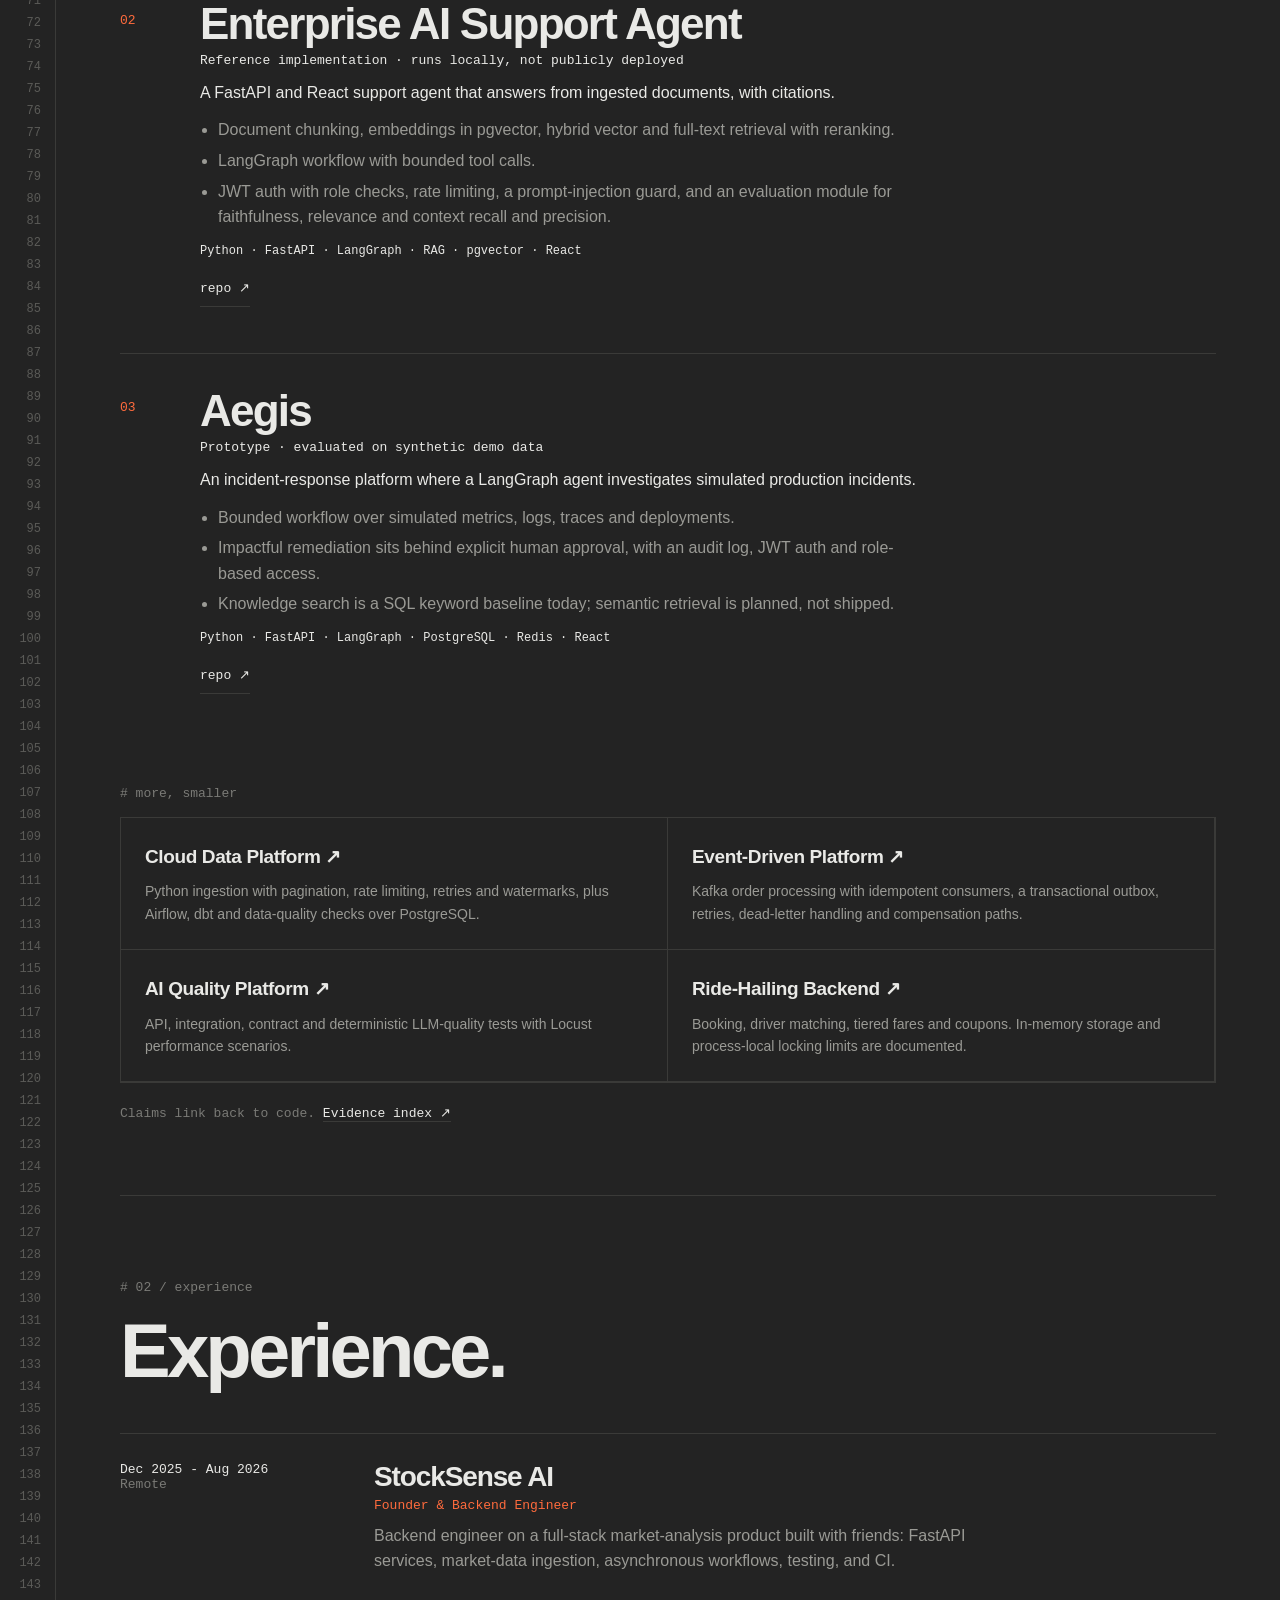
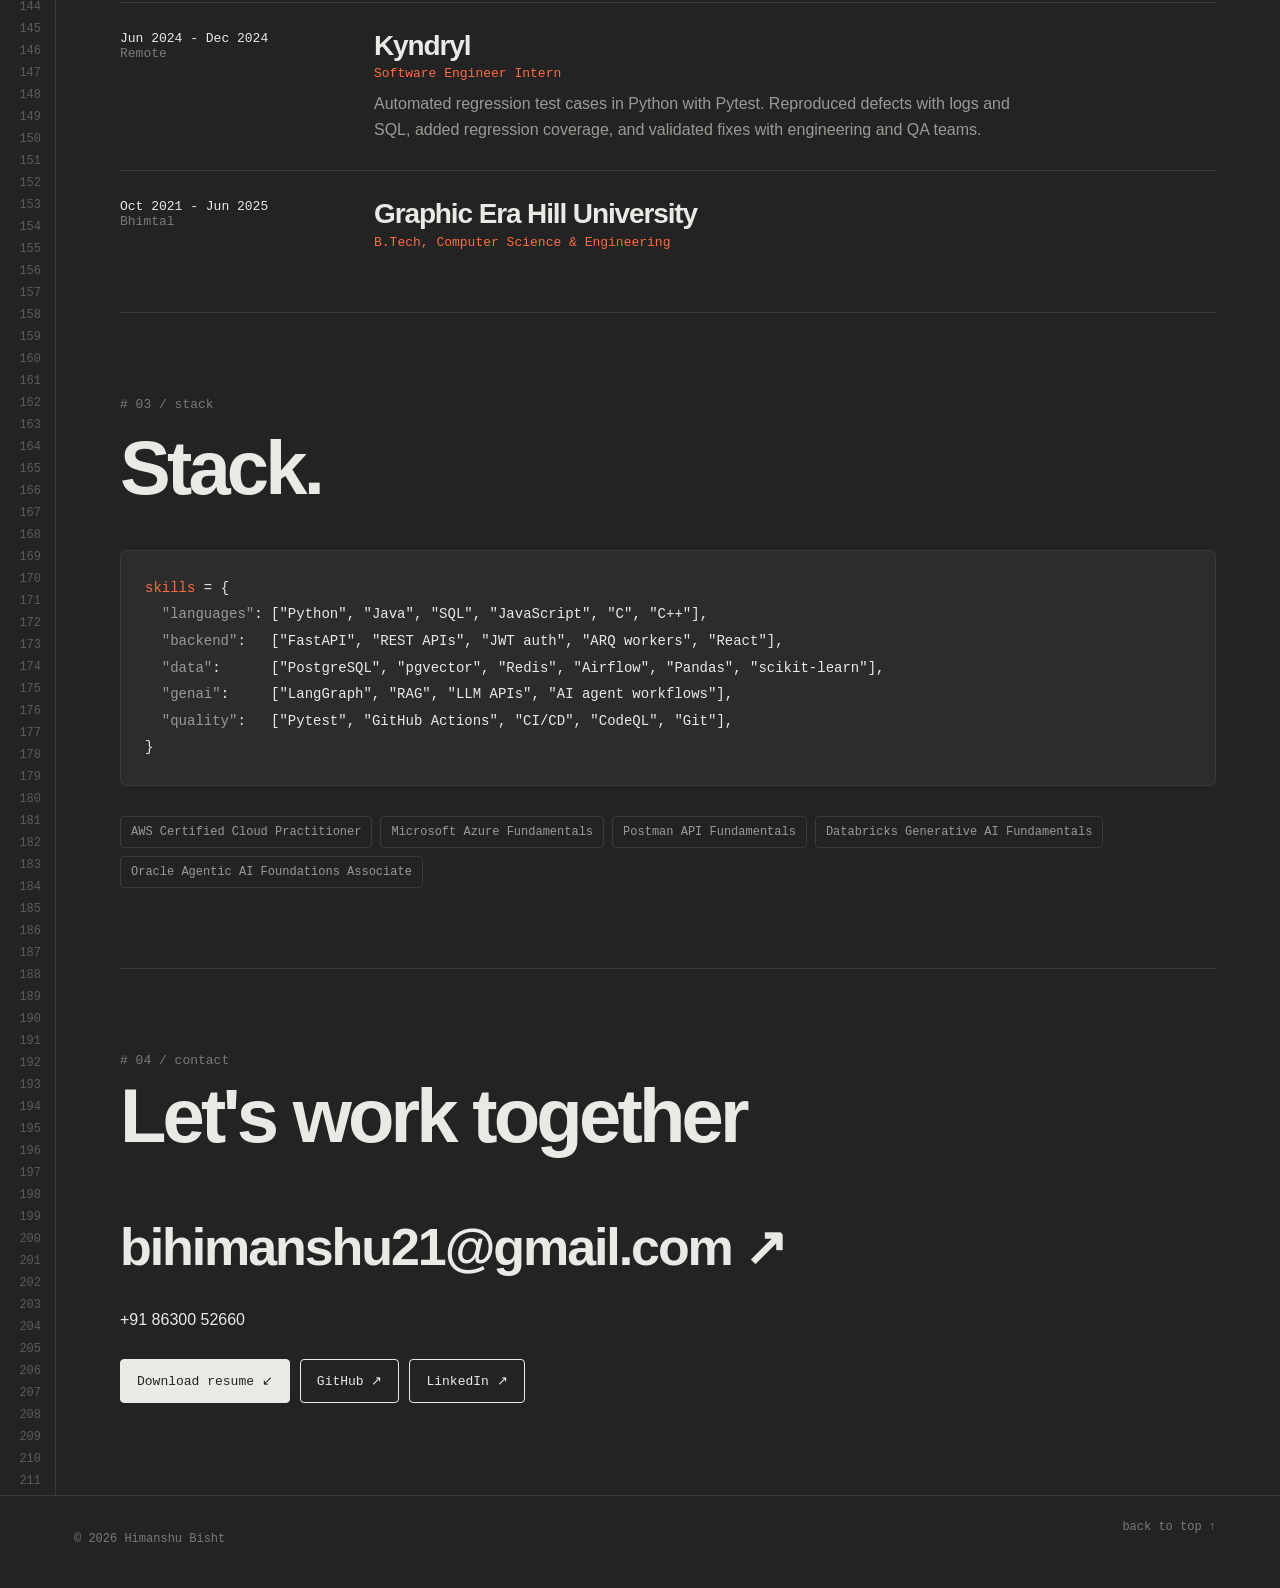
==== commit 688a1bf9: "Broaden portfolio contact heading" ====
--- a/index.html
+++ b/index.html
@@ -72,7 +72,7 @@
 }</pre>
 <p class="certs"><span>AWS Certified Cloud Practitioner</span><span>Microsoft Azure Fundamentals</span><span>Postman API Fundamentals</span><span>Databricks Generative AI Fundamentals</span><span>Oracle Agentic AI Foundations Associate</span></p></section>
 
-<section class="block contact" id="contact"><p class="comment"># 04 / contact</p><h2>Hiring for backend or AI engineering?</h2>
+<section class="block contact" id="contact"><p class="comment"># 04 / contact</p><h2>Let's work together</h2>
 <p><a class="big" href="mailto:bihimanshu21@gmail.com">bihimanshu21@gmail.com ↗</a></p><p><a href="tel:+918630052660">+91 86300 52660</a></p>
 <div class="cta"><a class="btn solid" href="Himanshu_Bisht_Resume.pdf" download="Himanshu_Bisht_Resume.pdf">Download resume ↙</a><a class="btn" href="https://github.com/AloneRider-pixel" target="_blank" rel="noopener noreferrer">GitHub ↗</a><a class="btn" href="https://www.linkedin.com/in/himanshu-bisht-ab6762203/" target="_blank" rel="noopener noreferrer">LinkedIn ↗</a></div></section>
 </main></div>
--- a/styles.css
+++ b/styles.css
@@ -15,7 +15,7 @@
 main{padding:0 clamp(18px,5vw,72px)}
 .comment{font:13px var(--mono);color:var(--g);margin:0 0 18px}
 .hero{position:relative;padding:clamp(48px,9vw,110px) 0 70px;border-bottom:1px solid var(--line);overflow:hidden}
-.ascii{position:absolute;right:0;bottom:26px;left:46%;height:290px;margin:0;font:12px/22px var(--mono);color:var(--g);opacity:.6;white-space:pre;overflow:hidden;pointer-events:none}
+.ascii{position:absolute;right:0;bottom:40px;left:46%;height:320px;margin:0;font:14px/24px var(--mono);color:var(--mute);opacity:.85;white-space:pre;overflow:hidden;pointer-events:none}
 .hero>*:not(.ascii){position:relative}
 h1{margin:0 0 26px;font-weight:700;font-size:clamp(56px,15vw,210px);line-height:.88;letter-spacing:-.065em}
 h1 span{display:block}h1 span:last-child{color:var(--g)}
@@ -38,13 +38,14 @@
 .note{font:13px var(--mono);color:var(--g);margin:22px 0 0;padding-bottom:50px}.note a{color:var(--ink);border-bottom:1px solid var(--line)}
 .row{display:grid;grid-template-columns:230px minmax(0,1fr);gap:24px;padding:28px 0;border-top:1px solid var(--line)}
 .when{font:13px var(--mono);color:var(--ink)}.when span{color:var(--g)}.row h3{font-size:28px}.role{color:var(--acc);font:13px var(--mono);margin:0 0 10px}.row p:not(.role){color:var(--mute);max-width:640px;margin:0}
-.code{margin:0 0 30px;padding:24px;background:var(--bar);border:1px solid var(--line);border-radius:6px;font:14px/1.9 var(--mono);overflow:auto;color:var(--ink)}
+.code{white-space:pre-wrap;overflow-wrap:anywhere;margin:0 0 30px;padding:24px;background:var(--bar);border:1px solid var(--line);border-radius:6px;font:14px/1.9 var(--mono);overflow:auto;color:var(--ink)}
 .k{color:var(--acc)}.s{color:var(--mute)}.v{color:var(--ink)}
 .certs{display:flex;flex-wrap:wrap;gap:8px;margin:0 0 56px}.certs span{font:12px var(--mono);border:1px solid var(--line);border-radius:4px;padding:8px 10px;color:var(--mute)}
 .contact{border-bottom:0;padding-bottom:70px}.contact h2{max-width:900px}.big{font-size:clamp(22px,4.4vw,52px);letter-spacing:-.04em;font-weight:700;display:inline-block;padding:8px 0;word-break:break-word}
 .contact p{margin:0 0 10px}
 footer{display:flex;justify-content:space-between;gap:20px;padding:24px clamp(18px,5vw,72px) 30px 74px;border-top:1px solid var(--line);font:12px var(--mono);color:var(--g)}
-@media(max-width:720px){
+@media(hover:hover){.proj,.grid a{transition:opacity .2s}.block:hover .proj{opacity:.55}.block .proj:hover{opacity:1}}
+@media(max-width:720px){.code{font-size:12.5px;padding:16px;line-height:1.8}
 .bar{gap:10px;padding:0 10px}.bar nav{display:none}.tab{font-size:12px}
 .editor{grid-template-columns:30px minmax(0,1fr)}.gutter{font-size:10px;padding-right:6px}
 main{padding:0 16px}.proj{grid-template-columns:1fr}.num{padding-top:0}
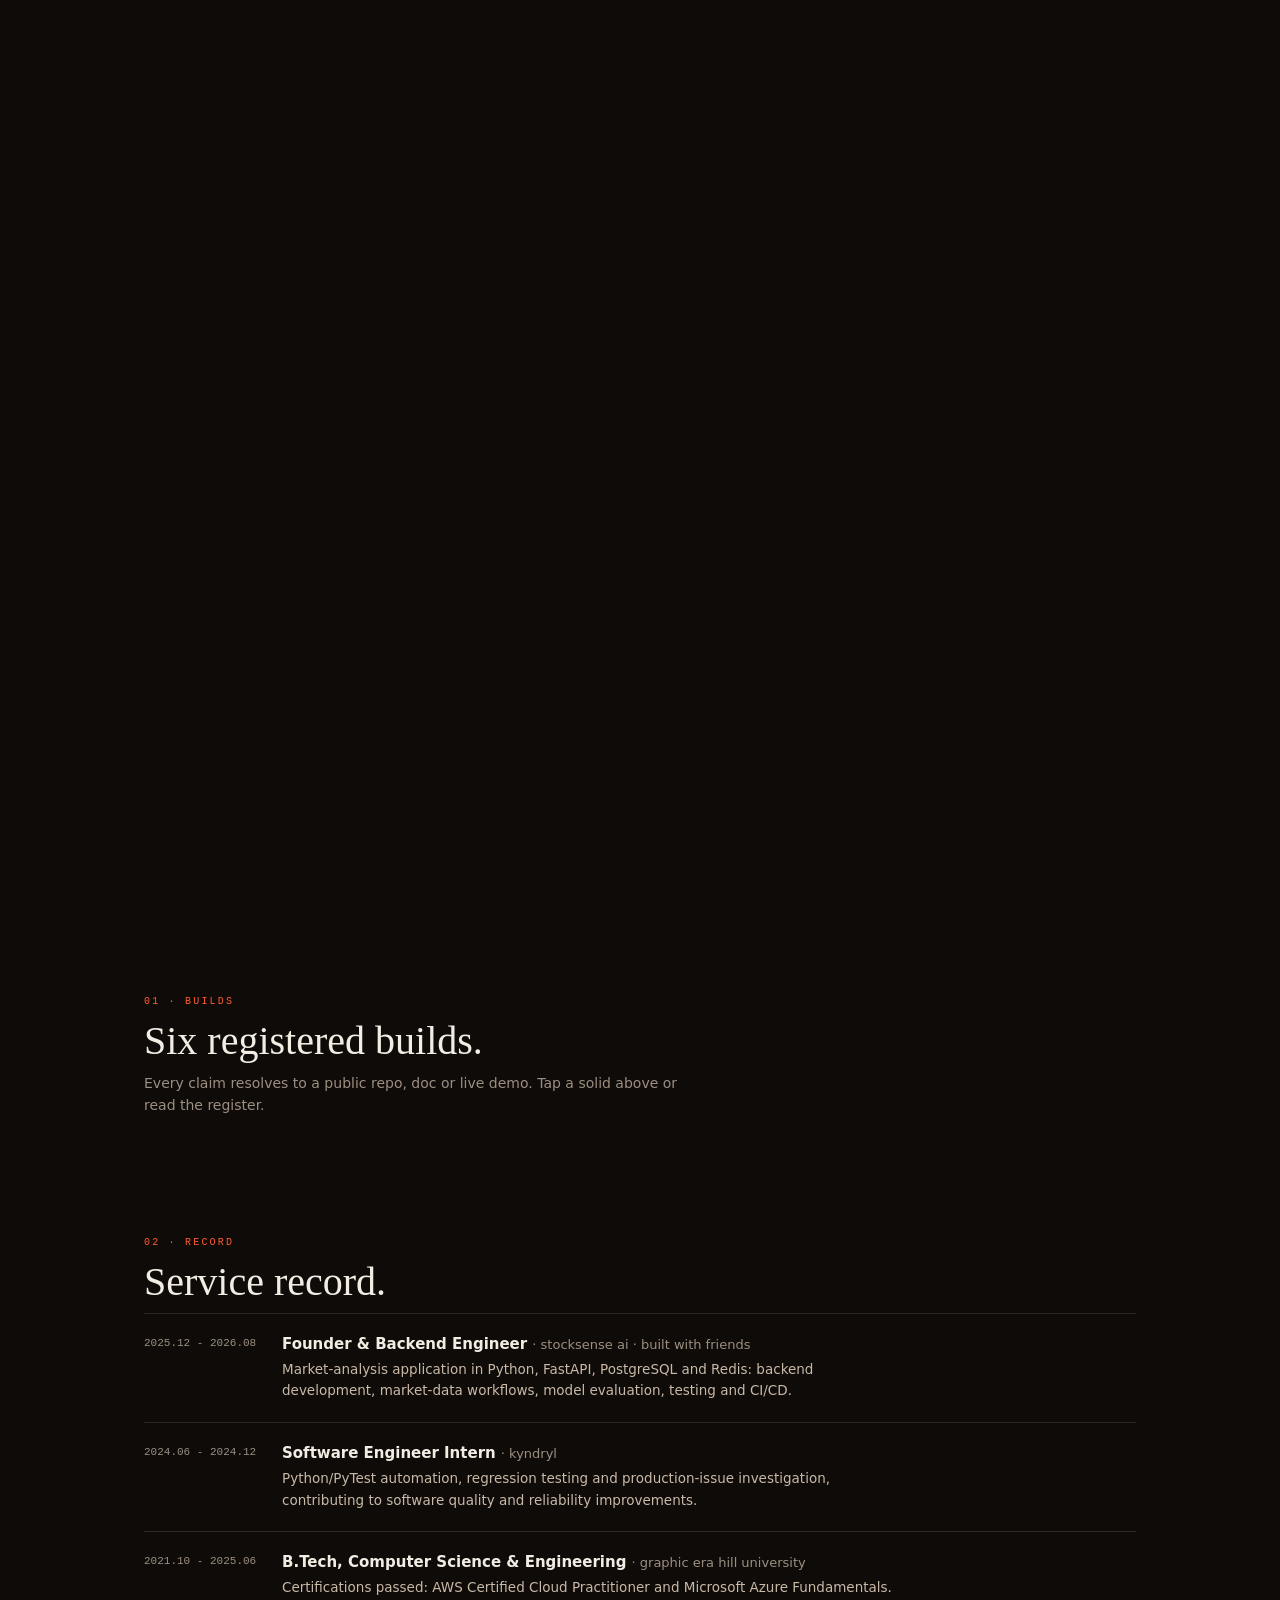
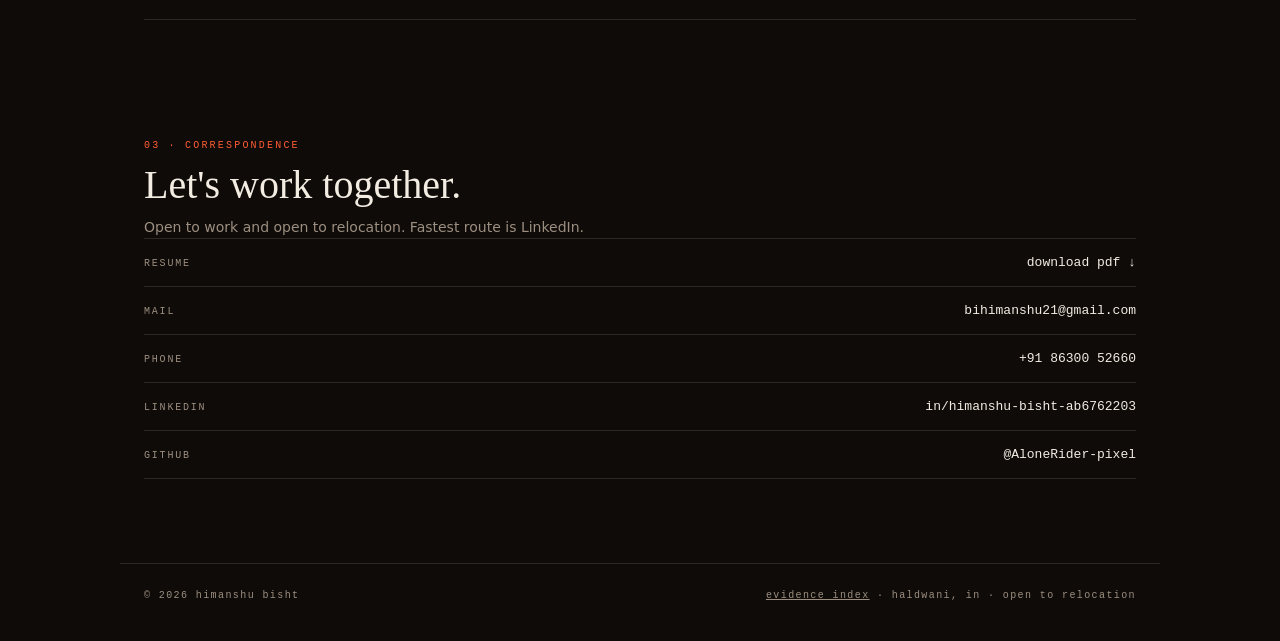
==== commit aff42b09: "Replace index.html with Perihelion redesign page Updated the HTML structure and content for the pers" ====
--- a/index.html
+++ b/index.html
@@ -1,81 +1,152 @@
-<!doctype html>
-<html lang="en" data-theme="dark">
-<head>
-<meta charset="utf-8"><meta name="viewport" content="width=device-width,initial-scale=1">
-<title>Himanshu Bisht | Software Engineer</title>
-<meta name="description" content="Himanshu Bisht, software engineer building Python backends, AI applications and data workflows. Selected projects, experience and resume.">
-<meta name="theme-color" content="#1f1f1f"><link rel="icon" href="favicon.svg" type="image/svg+xml">
-<meta property="og:title" content="Himanshu Bisht | Software Engineer"><meta property="og:description" content="Python backends. AI applications. Reliable data workflows. Selected work and resume."><meta property="og:type" content="website"><meta property="og:url" content="https://alonerider-pixel.github.io/"><link rel="canonical" href="https://alonerider-pixel.github.io/">
-<link rel="stylesheet" href="styles.css">
-<script>try{var t=localStorage.getItem('theme');if(t)document.documentElement.dataset.theme=t}catch(e){}</script>
+<!DOCTYPE html>
+<html><head><meta charset="utf-8"><meta name="viewport" content="width=device-width,initial-scale=1">
+<title>Himanshu Bisht</title>
+<meta name="description" content="Himanshu Bisht - python backend engineer in Haldwani, India. Six registered builds in an interactive 3D orbit, with the full record and contact.">
+<meta property="og:title" content="Himanshu Bisht - Python Backend Engineer">
+<meta property="og:description" content="Six registered builds in an interactive 3D orbit. Every claim resolves to a public repo, doc or live demo.">
+<link rel="canonical" href="https://alonerider-pixel.github.io/">
+<link rel="icon" href="favicon.svg" type="image/svg+xml">
 <script type="application/ld+json">{"@context":"https://schema.org","@type":"Person","name":"Himanshu Bisht","jobTitle":"Software Engineer","url":"https://alonerider-pixel.github.io/","sameAs":["https://github.com/AloneRider-pixel","https://www.linkedin.com/in/himanshu-bisht-ab6762203/"]}</script>
-</head>
-<body>
-<a class="skip" href="#main-content">Skip to content</a>
-<header class="bar"><div class="tab"><span class="dot"></span>himanshu_bisht.py</div>
-<nav aria-label="Main navigation"><a href="#work">work</a><a href="#experience">experience</a><a href="#stack">stack</a><a href="#contact">contact</a></nav>
-<div class="tools"><a class="pill" href="Himanshu_Bisht_Resume.pdf" download="Himanshu_Bisht_Resume.pdf">resume.pdf ↓</a><button id="theme" type="button" aria-label="Switch between dark and light theme">◐</button></div></header>
+<style>
+  :root{--bg:#0f0b08;--bg2:#141009;--ink:#f2ece3;--mid:#c9b9a8;--faint:#9c8f81;--accent:#ff5c34;--hair:rgba(201,185,168,.16)}
+  *{margin:0;box-sizing:border-box}
+  body{background:var(--bg);color:var(--ink);font-family:Inter,ui-sans-serif,system-ui,sans-serif;-webkit-font-smoothing:antialiased}
+  .mono{font-family:ui-monospace,'JetBrains Mono',Menlo,monospace}
+  /* hero */
+  header{position:relative;height:100svh;min-height:560px;overflow:hidden}
+  #scene{position:absolute;inset:0}
+  .p3d-stage{position:absolute;inset:0;border-radius:0;background:transparent}
+  .p3d-canvas{display:block;width:100%;height:100%;touch-action:none;outline:none}
+  .p3d-hint{position:absolute;left:26px;bottom:24px;font:11px ui-monospace,Menlo,monospace;color:rgba(156,143,129,.85);letter-spacing:.06em;pointer-events:none}
+  .p3d-panel{display:none}
+  .p3d-hero{position:absolute;inset:0;pointer-events:none;display:flex;flex-direction:column;justify-content:space-between;padding:26px 34px 64px;transition:opacity .35s ease;color:var(--ink)}
+  .p3d-focused .p3d-hero{opacity:.12}
+  .p3d-hero-nav{display:flex;justify-content:space-between;font:10px ui-monospace,Menlo,monospace;letter-spacing:.2em;color:rgba(201,185,168,.85);text-transform:uppercase}
+  .p3d-hero-mark{color:var(--accent)}
+  .p3d-hero-name{font-family:'Iowan Old Style',Palatino,'Palatino Linotype',Georgia,serif;font-size:clamp(44px,8.5vw,110px);line-height:1;letter-spacing:-0.015em}
+  .p3d-hero-tag{margin-top:14px;max-width:44%;font:12px ui-monospace,Menlo,monospace;letter-spacing:.1em;color:rgba(201,185,168,.95)}
+  .p3d-hero-meta{font:10px ui-monospace,Menlo,monospace;letter-spacing:.14em;color:rgba(156,143,129,.95)}
+  @media (max-width:640px){
+    .p3d-hero{padding:22px 22px 58px}
+    .p3d-hero-mid{position:absolute;top:64px;left:22px;right:22px;max-width:82%;background:linear-gradient(90deg,rgba(15,11,8,.82),rgba(15,11,8,.4) 70%,transparent);margin-left:-22px;margin-right:-22px;padding:6px 22px;border-radius:6px}
+    .p3d-hero-name{font-size:44px}
+    .p3d-hero-tag{max-width:80%}
+    .p3d-hero-meta{position:absolute;bottom:14px;left:22px;right:22px}
+    .p3d-hint{bottom:52px;left:22px}
+  }
+  /* sections */
+  section{max-width:1040px;margin:0 auto;padding:96px 24px 24px}
+  .kicker{font:10px ui-monospace,Menlo,monospace;letter-spacing:.22em;color:var(--accent);text-transform:uppercase}
+  h2{font-family:'Iowan Old Style',Palatino,Georgia,serif;font-weight:500;font-size:clamp(26px,4vw,40px);margin:10px 0 8px}
+  .sub{color:var(--faint);font-size:14px;max-width:560px;line-height:1.6}
+  .row{display:grid;grid-template-columns:64px 1fr;gap:18px;padding:26px 0;border-top:1px solid var(--hair)}
+  .row:last-child{border-bottom:1px solid var(--hair)}
+  .num{font:600 12px ui-monospace,Menlo,monospace;color:var(--accent);padding-top:5px}
+  .row h3{font-family:'Iowan Old Style',Palatino,Georgia,serif;font-weight:500;font-size:24px;margin-bottom:4px}
+  .row h3 a{color:var(--ink);text-decoration:none;border-bottom:1px solid transparent}
+  .row h3 a:hover{border-color:var(--accent)}
+  .role{font:9.5px ui-monospace,Menlo,monospace;letter-spacing:.18em;color:var(--faint);text-transform:uppercase;margin-bottom:10px}
+  .desc{color:var(--mid);font-size:14px;line-height:1.65;max-width:640px}
+  .stack{font:11px ui-monospace,Menlo,monospace;color:var(--faint);margin-top:12px}
+  .note{font:11px ui-monospace,Menlo,monospace;color:var(--faint);border-left:2px solid var(--accent);padding-left:10px;margin-top:10px;max-width:560px;line-height:1.6}
+  .links{font:11px ui-monospace,Menlo,monospace;margin-top:12px}
+  .links a{color:var(--accent);text-decoration:none}
+  /* record */
+  .rec{display:grid;grid-template-columns:120px 1fr;gap:18px;padding:20px 0;border-top:1px solid var(--hair)}
+  .rec:last-child{border-bottom:1px solid var(--hair)}
+  .per{font:11px ui-monospace,Menlo,monospace;color:var(--faint);padding-top:3px}
+  .rec b{font-weight:600;font-size:15px}
+  .rec span{color:var(--faint);font-size:13px}
+  .rec p{color:var(--mid);font-size:13.5px;line-height:1.6;margin-top:6px;max-width:620px}
+  /* contact */
+  .clink{display:flex;justify-content:space-between;align-items:baseline;padding:16px 0;border-top:1px solid var(--hair);text-decoration:none}
+  .clink:last-of-type{border-bottom:1px solid var(--hair)}
+  .clink .k{font:10px ui-monospace,Menlo,monospace;letter-spacing:.18em;color:var(--faint);text-transform:uppercase}
+  .clink .v{font:13px ui-monospace,Menlo,monospace;color:var(--ink)}
+  .clink:hover .v{color:var(--accent)}
+  footer{max-width:1040px;margin:60px auto 0;padding:26px 24px 40px;border-top:1px solid var(--hair);display:flex;justify-content:space-between;font:10px ui-monospace,Menlo,monospace;letter-spacing:.14em;color:var(--faint)}
+.snap header{height:780px;min-height:0}
+</style></head>
+<body id="top">
+<header>
+  <div id="scene"></div>
+</header>
 
-<div class="editor"><div class="gutter" id="gutter" aria-hidden="true"></div>
 <main id="main-content">
-
-<section class="hero" id="top"><pre class="ascii" id="ascii" aria-hidden="true"></pre>
-<p class="comment"># software engineer · open to work · open to relocate</p>
-<h1><span>Himanshu</span><span>Bisht</span></h1>
-<p class="lede">Python backend, GenAI and LLM applications. I build services that handle the request that succeeds and the one that fails.</p>
-<div class="cta"><a class="btn solid" href="#work">See the work ↓</a><a class="btn" href="Himanshu_Bisht_Resume.pdf" download="Himanshu_Bisht_Resume.pdf">Download resume ↙</a><a class="btn ghost" href="https://github.com/AloneRider-pixel" target="_blank" rel="noopener noreferrer">GitHub ↗</a><a class="btn ghost" href="https://www.linkedin.com/in/himanshu-bisht-ab6762203/" target="_blank" rel="noopener noreferrer">LinkedIn ↗</a></div>
-<p class="meta">Haldwani, India · B.Tech CSE, Graphic Era Hill University, 2025</p></section>
-
-<section class="block" id="work"><p class="comment"># 01 / selected work</p><h2>Projects.</h2>
-
-<article class="proj" id="stocksense"><div class="num">01</div><div class="body"><h3>StockSense AI</h3><p class="kicker">Market-analysis product · built with friends · my role: founder and backend engineer</p>
-<p>Authenticated APIs, a React frontend and asynchronous data processing for NSE and US stocks. Each next-day close prediction is stored and later scored against the actual close.</p>
-<ul><li>FastAPI, PostgreSQL, Redis caching and ARQ workers keep background processing apart from API requests.</li><li>Walk-forward evaluation and prediction-versus-actual reconciliation keep time-series work leakage-aware.</li><li>Pytest and GitHub Actions with CodeQL run on every change.</li></ul>
-<p class="tags">Python · FastAPI · PostgreSQL · Redis · ARQ · React</p>
-<p class="links"><a href="https://github.com/AloneRider-pixel/stocksense-ai" target="_blank" rel="noopener noreferrer">repo ↗</a><a href="https://stocksense-ai-demo.onrender.com/" target="_blank" rel="noopener noreferrer">live demo ↗</a></p></div></article>
-
-<article class="proj" id="enterprise"><div class="num">02</div><div class="body"><h3>Enterprise AI Support Agent</h3><p class="kicker">Reference implementation · runs locally, not publicly deployed</p>
-<p>A FastAPI and React support agent that answers from ingested documents, with citations.</p>
-<ul><li>Document chunking, embeddings in pgvector, hybrid vector and full-text retrieval with reranking.</li><li>LangGraph workflow with bounded tool calls.</li><li>JWT auth with role checks, rate limiting, a prompt-injection guard, and an evaluation module for faithfulness, relevance and context recall and precision.</li></ul>
-<p class="tags">Python · FastAPI · LangGraph · RAG · pgvector · React</p>
-<p class="links"><a href="https://github.com/AloneRider-pixel/enterprise-ai-agent" target="_blank" rel="noopener noreferrer">repo ↗</a></p></div></article>
-
-<article class="proj" id="aegis"><div class="num">03</div><div class="body"><h3>Aegis</h3><p class="kicker">Prototype · evaluated on synthetic demo data</p>
-<p>An incident-response platform where a LangGraph agent investigates simulated production incidents.</p>
-<ul><li>Bounded workflow over simulated metrics, logs, traces and deployments.</li><li>Impactful remediation sits behind explicit human approval, with an audit log, JWT auth and role-based access.</li><li>Knowledge search is a SQL keyword baseline today; semantic retrieval is planned, not shipped.</li></ul>
-<p class="tags">Python · FastAPI · LangGraph · PostgreSQL · Redis · React</p>
-<p class="links"><a href="https://github.com/AloneRider-pixel/aegis" target="_blank" rel="noopener noreferrer">repo ↗</a></p></div></article>
-
-<p class="comment more"># more, smaller</p>
-<div class="grid">
-<a href="https://github.com/AloneRider-pixel/cloud-data-platform" target="_blank" rel="noopener noreferrer"><b>Cloud Data Platform ↗</b><span>Python ingestion with pagination, rate limiting, retries and watermarks, plus Airflow, dbt and data-quality checks over PostgreSQL.</span></a>
-<a href="https://github.com/AloneRider-pixel/event-driven-platform" target="_blank" rel="noopener noreferrer"><b>Event-Driven Platform ↗</b><span>Kafka order processing with idempotent consumers, a transactional outbox, retries, dead-letter handling and compensation paths.</span></a>
-<a href="https://github.com/AloneRider-pixel/ai-quality-platform" target="_blank" rel="noopener noreferrer"><b>AI Quality Platform ↗</b><span>API, integration, contract and deterministic LLM-quality tests with Locust performance scenarios.</span></a>
-<a href="https://github.com/AloneRider-pixel/ride-hailing-backend" target="_blank" rel="noopener noreferrer"><b>Ride-Hailing Backend ↗</b><span>Booking, driver matching, tiered fares and coupons. In-memory storage and process-local locking limits are documented.</span></a>
-</div>
-<p class="note">Claims link back to code. <a href="https://github.com/AloneRider-pixel/AloneRider-pixel.github.io/blob/main/docs/evidence-index.md" target="_blank" rel="noopener noreferrer">Evidence index ↗</a></p>
+<section id="builds">
+  <div class="kicker">01 · builds</div>
+  <h2>Six registered builds.</h2>
+  <p class="sub">Every claim resolves to a public repo, doc or live demo. Tap a solid above or read the register.</p>
+  <div id="rows"></div>
 </section>
 
-<section class="block" id="experience"><p class="comment"># 02 / experience</p><h2>Experience.</h2>
-<div class="row"><div class="when">Dec 2025 - Aug 2026<br><span>Remote</span></div><div><h3>StockSense AI</h3><p class="role">Founder &amp; Backend Engineer</p><p>Backend engineer on a full-stack market-analysis product built with friends: FastAPI services, market-data ingestion, asynchronous workflows, testing, and CI.</p></div></div>
-<div class="row"><div class="when">Jun 2024 - Dec 2024<br><span>Remote</span></div><div><h3>Kyndryl</h3><p class="role">Software Engineer Intern</p><p>Automated regression test cases in Python with Pytest. Reproduced defects with logs and SQL, added regression coverage, and validated fixes with engineering and QA teams.</p></div></div>
-<div class="row"><div class="when">Oct 2021 - Jun 2025<br><span>Bhimtal</span></div><div><h3>Graphic Era Hill University</h3><p class="role">B.Tech, Computer Science &amp; Engineering</p></div></div>
+<section id="record">
+  <div class="kicker">02 · record</div>
+  <h2>Service record.</h2>
+  <div class="rec"><div class="per">2025.12 - 2026.08</div><div><b>Founder &amp; Backend Engineer</b> <span>· stocksense ai · built with friends</span><p>Market-analysis application in Python, FastAPI, PostgreSQL and Redis: backend development, market-data workflows, model evaluation, testing and CI/CD.</p></div></div>
+  <div class="rec"><div class="per">2024.06 - 2024.12</div><div><b>Software Engineer Intern</b> <span>· kyndryl</span><p>Python/PyTest automation, regression testing and production-issue investigation, contributing to software quality and reliability improvements.</p></div></div>
+  <div class="rec"><div class="per">2021.10 - 2025.06</div><div><b>B.Tech, Computer Science &amp; Engineering</b> <span>· graphic era hill university</span><p>Certifications passed: AWS Certified Cloud Practitioner and Microsoft Azure Fundamentals.</p></div></div>
 </section>
 
-<section class="block" id="stack"><p class="comment"># 03 / stack</p><h2>Stack.</h2>
-<pre class="code" tabindex="0"><span class="k">skills</span> = {
-  <span class="s">"languages"</span>: [<span class="v">"Python"</span>, <span class="v">"Java"</span>, <span class="v">"SQL"</span>, <span class="v">"JavaScript"</span>, <span class="v">"C"</span>, <span class="v">"C++"</span>],
-  <span class="s">"backend"</span>:   [<span class="v">"FastAPI"</span>, <span class="v">"REST APIs"</span>, <span class="v">"JWT auth"</span>, <span class="v">"ARQ workers"</span>, <span class="v">"React"</span>],
-  <span class="s">"data"</span>:      [<span class="v">"PostgreSQL"</span>, <span class="v">"pgvector"</span>, <span class="v">"Redis"</span>, <span class="v">"Airflow"</span>, <span class="v">"Pandas"</span>, <span class="v">"scikit-learn"</span>],
-  <span class="s">"genai"</span>:     [<span class="v">"LangGraph"</span>, <span class="v">"RAG"</span>, <span class="v">"LLM APIs"</span>, <span class="v">"AI agent workflows"</span>],
-  <span class="s">"quality"</span>:   [<span class="v">"Pytest"</span>, <span class="v">"GitHub Actions"</span>, <span class="v">"CI/CD"</span>, <span class="v">"CodeQL"</span>, <span class="v">"Git"</span>],
-}</pre>
-<p class="certs"><span>AWS Certified Cloud Practitioner</span><span>Microsoft Azure Fundamentals</span><span>Postman API Fundamentals</span><span>Databricks Generative AI Fundamentals</span><span>Oracle Agentic AI Foundations Associate</span></p></section>
+<section id="contact">
+  <div class="kicker">03 · correspondence</div>
+  <h2>Let's work together.</h2>
+  <p class="sub">Open to work and open to relocation. Fastest route is LinkedIn.</p>
+  <a class="clink" href="Himanshu_Bisht_Resume.pdf" download="Himanshu_Bisht_Resume.pdf"><span class="k">resume</span><span class="v">download pdf &#8595;</span></a>
+  <a class="clink" href="mailto:bihimanshu21@gmail.com"><span class="k">mail</span><span class="v">bihimanshu21@gmail.com</span></a>
+  <a class="clink" href="tel:+918630052660"><span class="k">phone</span><span class="v">+91 86300 52660</span></a>
+  <a class="clink" href="https://www.linkedin.com/in/himanshu-bisht-ab6762203"><span class="k">linkedin</span><span class="v">in/himanshu-bisht-ab6762203</span></a>
+  <a class="clink" href="https://github.com/AloneRider-pixel"><span class="k">github</span><span class="v">@AloneRider-pixel</span></a>
+</section>
+</main>
 
-<section class="block contact" id="contact"><p class="comment"># 04 / contact</p><h2>Let's work together</h2>
-<p><a class="big" href="mailto:bihimanshu21@gmail.com">bihimanshu21@gmail.com ↗</a></p><p><a href="tel:+918630052660">+91 86300 52660</a></p>
-<div class="cta"><a class="btn solid" href="Himanshu_Bisht_Resume.pdf" download="Himanshu_Bisht_Resume.pdf">Download resume ↙</a><a class="btn" href="https://github.com/AloneRider-pixel" target="_blank" rel="noopener noreferrer">GitHub ↗</a><a class="btn" href="https://www.linkedin.com/in/himanshu-bisht-ab6762203/" target="_blank" rel="noopener noreferrer">LinkedIn ↗</a></div></section>
-</main></div>
-<footer><p>© <span id="year">2026</span> Himanshu Bisht</p><a href="#top">back to top ↑</a></footer>
-<script src="script.js"></script>
+<footer><span>© <span id="year">2026</span> himanshu bisht</span><span><a href="https://github.com/AloneRider-pixel/AloneRider-pixel.github.io/blob/main/docs/evidence-index.md" style="color:inherit">evidence index</a> · haldwani, in · open to relocation</span></footer>
+
+<script type="module">
+import { mountScene } from './scene.mjs';
+const projects = [
+  { num:'01', name:'Aegis', role:'AI PRODUCTION RELIABILITY & INCIDENT RESPONSE', shape:'tetra', orbit:{r:150,speed:0.00021,phase:0.4,tilt:0.5,y:-40},
+    desc:'Investigates simulated production incidents using telemetry, runbooks, deployments and historical context through an evidence-driven LangGraph workflow, with approval-gated remediation.',
+    stack:'Python · FastAPI · LangGraph · PostgreSQL · OpenTelemetry', meta:'prototype · public repo',
+    note:'runs on synthetic demo incidents; described as a prototype, not a production deployment.', url:'https://github.com/AloneRider-pixel/aegis' },
+  { num:'02', name:'StockSense AI', role:'MARKET DATA & PREDICTION EVALUATION', shape:'octa', orbit:{r:210,speed:0.00016,phase:2.2,tilt:-0.35,y:30},
+    desc:'FastAPI services with PostgreSQL, Redis caching and ARQ workers for the NIFTY 50 universe, metals and INR pairs: market-data ingestion, prediction workflows and prediction-vs-actual reconciliation against real closes.',
+    stack:'Python · FastAPI · PostgreSQL · Redis · ARQ · Pytest', meta:'product build · built with friends · live demo',
+    note:'the demo serves real delayed daily data (Yahoo Finance); the deployed instance is a demo, not a production deployment.', url:'https://github.com/AloneRider-pixel/stocksense-ai' },
+  { num:'03', name:'Cloud Data Platform', role:'END-TO-END ETL / ELT PLATFORM', shape:'cube', orbit:{r:270,speed:0.00012,phase:4.0,tilt:0.3,y:70},
+    desc:'Ingestion, orchestration, dbt transformations, warehouse modeling, data quality checks, observability and analytics in one end-to-end flow.',
+    stack:'Python · SQL · Airflow · dbt · AWS S3 · MinIO', meta:'reference implementation · public repo',
+    note:'design targets stay in the README; no volume or success-rate metrics are claimed.', url:'https://github.com/AloneRider-pixel/cloud-data-platform' },
+  { num:'04', name:'Event-Driven Platform', role:'DISTRIBUTED ORDER PROCESSING', shape:'prism', orbit:{r:230,speed:0.00019,phase:5.3,tilt:-0.5,y:-80},
+    desc:'Microservices connected through Kafka with idempotency, retries, dead-letter queues, saga-style workflows, Redis and PostgreSQL.',
+    stack:'FastAPI · Kafka · Redis · PostgreSQL', meta:'reference implementation · public repo',
+    note:'failure paths (retries, DLQ, idempotency) are the point of the build.', url:'https://github.com/AloneRider-pixel/event-driven-platform' },
+  { num:'05', name:'AI Quality Platform', role:'API AUTOMATION + LLM EVALUATION', shape:'bipyramid', orbit:{r:180,speed:0.00024,phase:3.1,tilt:0.15,y:90},
+    desc:'Reusable test infrastructure for API, integration, contract and deterministic LLM-quality validation, with CI/CD reporting.',
+    stack:'PyTest · HTTPX · Schemathesis · contract testing', meta:'reference implementation · public repo',
+    note:'deterministic checks only; no accuracy claims without an eval set.', url:'https://github.com/AloneRider-pixel/ai-quality-platform' },
+  { num:'06', name:'Ride-Hailing Backend', role:'BOOKING, MATCHING & FARE CALCULATION', shape:'pyramid', orbit:{r:300,speed:0.0001,phase:1.2,tilt:0.4,y:0},
+    desc:'FastAPI service for booking and ride lifecycle flows, configurable driver matching, tiered fare calculation, coupons, cancellation policy and explicit concurrency limits.',
+    stack:'Python · FastAPI · API design · pricing · Pytest', meta:'reference implementation · public repo',
+    note:'in-memory storage and process-local locking are documented boundaries in the README.', url:'https://github.com/AloneRider-pixel/ride-hailing-backend' },
+];
+const hero = { mark:'H.BISHT', nav:'builds · record · contact', name:'Himanshu Bisht',
+  tagline:'python backend engineer - dependable systems, agentic ai, data platforms',
+  meta:'06 builds · 02 certifications · haldwani, in · open to work' };
+const params = new URLSearchParams(location.search);
+if (params.has('snap')) document.documentElement.classList.add('snap');
+mountScene(document.getElementById('scene'), projects, { hero, initialFocus: params.has('focus') ? Number(params.get('focus')) : undefined });
+document.getElementById('rows').innerHTML = projects.map(p => `
+  <div class="row">
+    <div class="num">${p.num}</div>
+    <div>
+      <h3><a href="${p.url}">${p.name}</a></h3>
+      <div class="role">${p.role}</div>
+      <p class="desc">${p.desc}</p>
+      <div class="stack">${p.stack} · ${p.meta}</div>
+      <div class="note">${p.note}</div>
+      <div class="links"><a href="${p.url}">repo</a></div>
+    </div>
+  </div>`).join('');
+</script>
 </body></html>
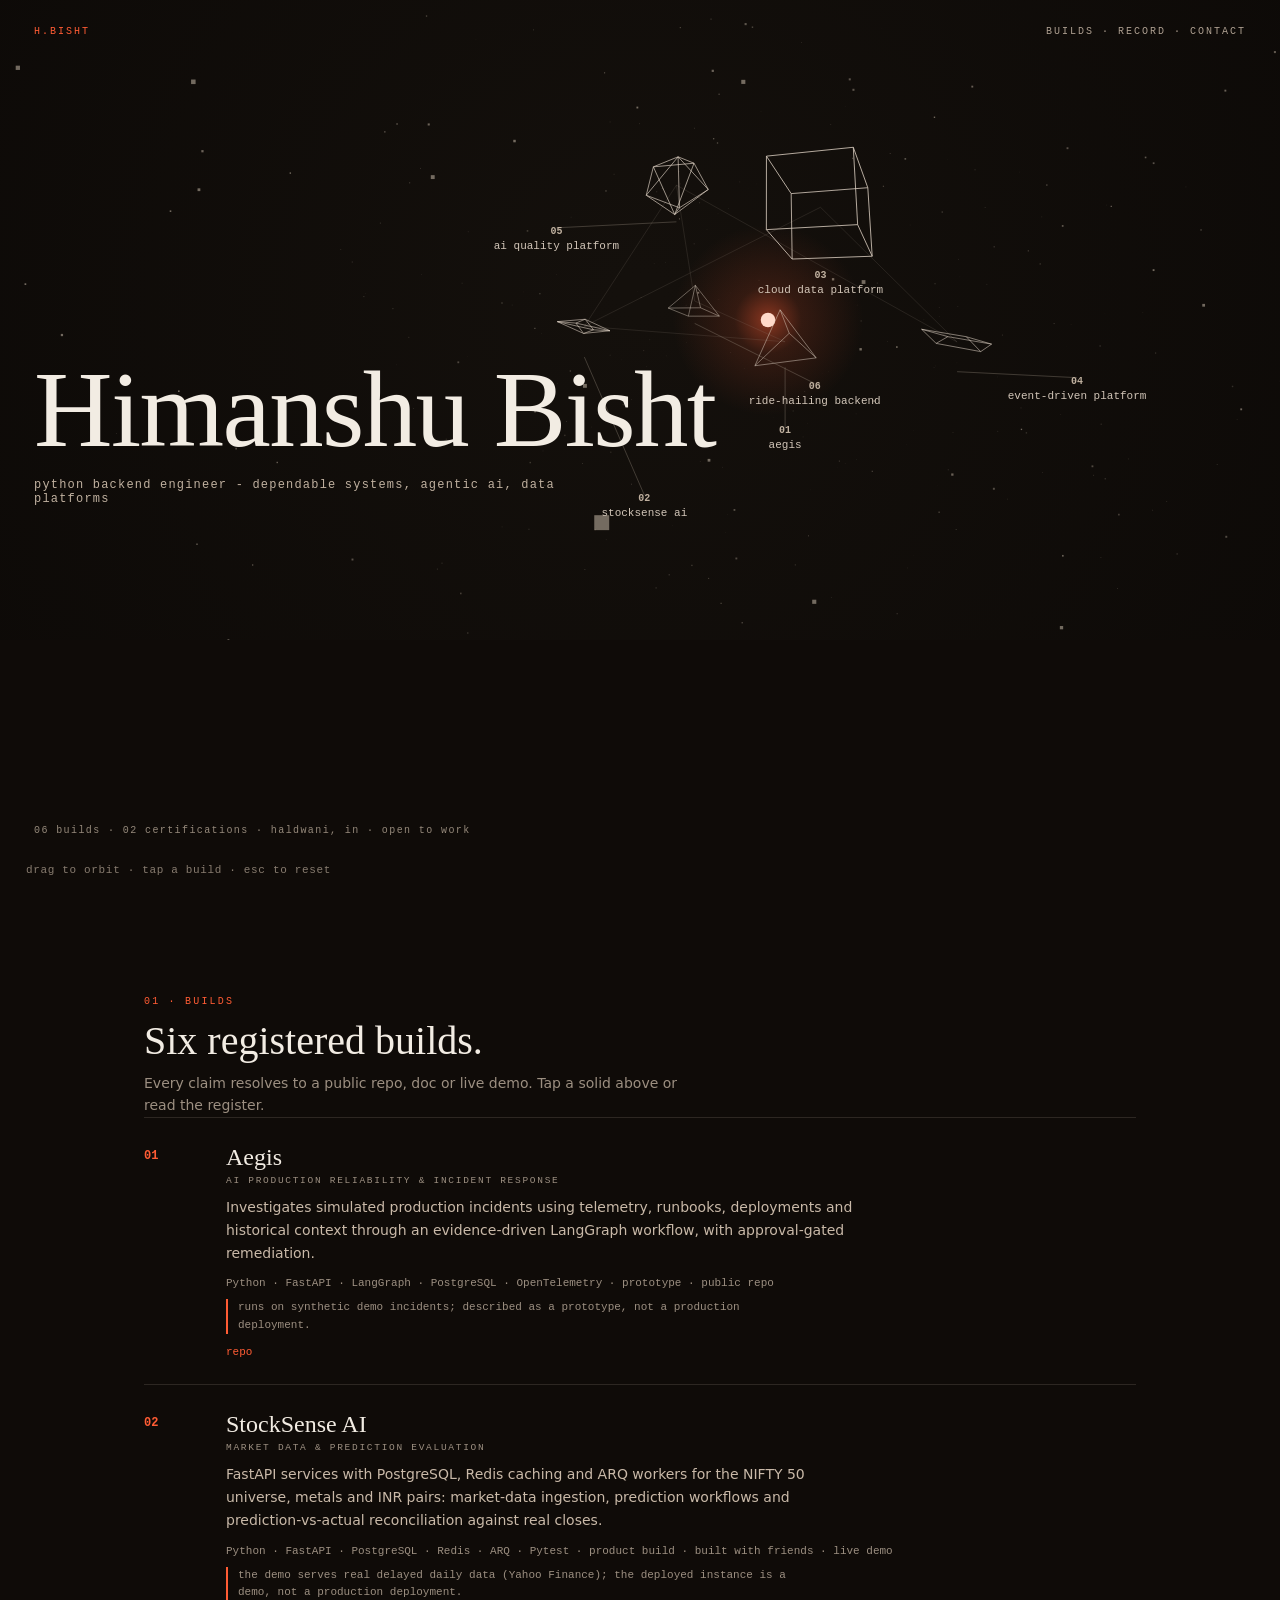
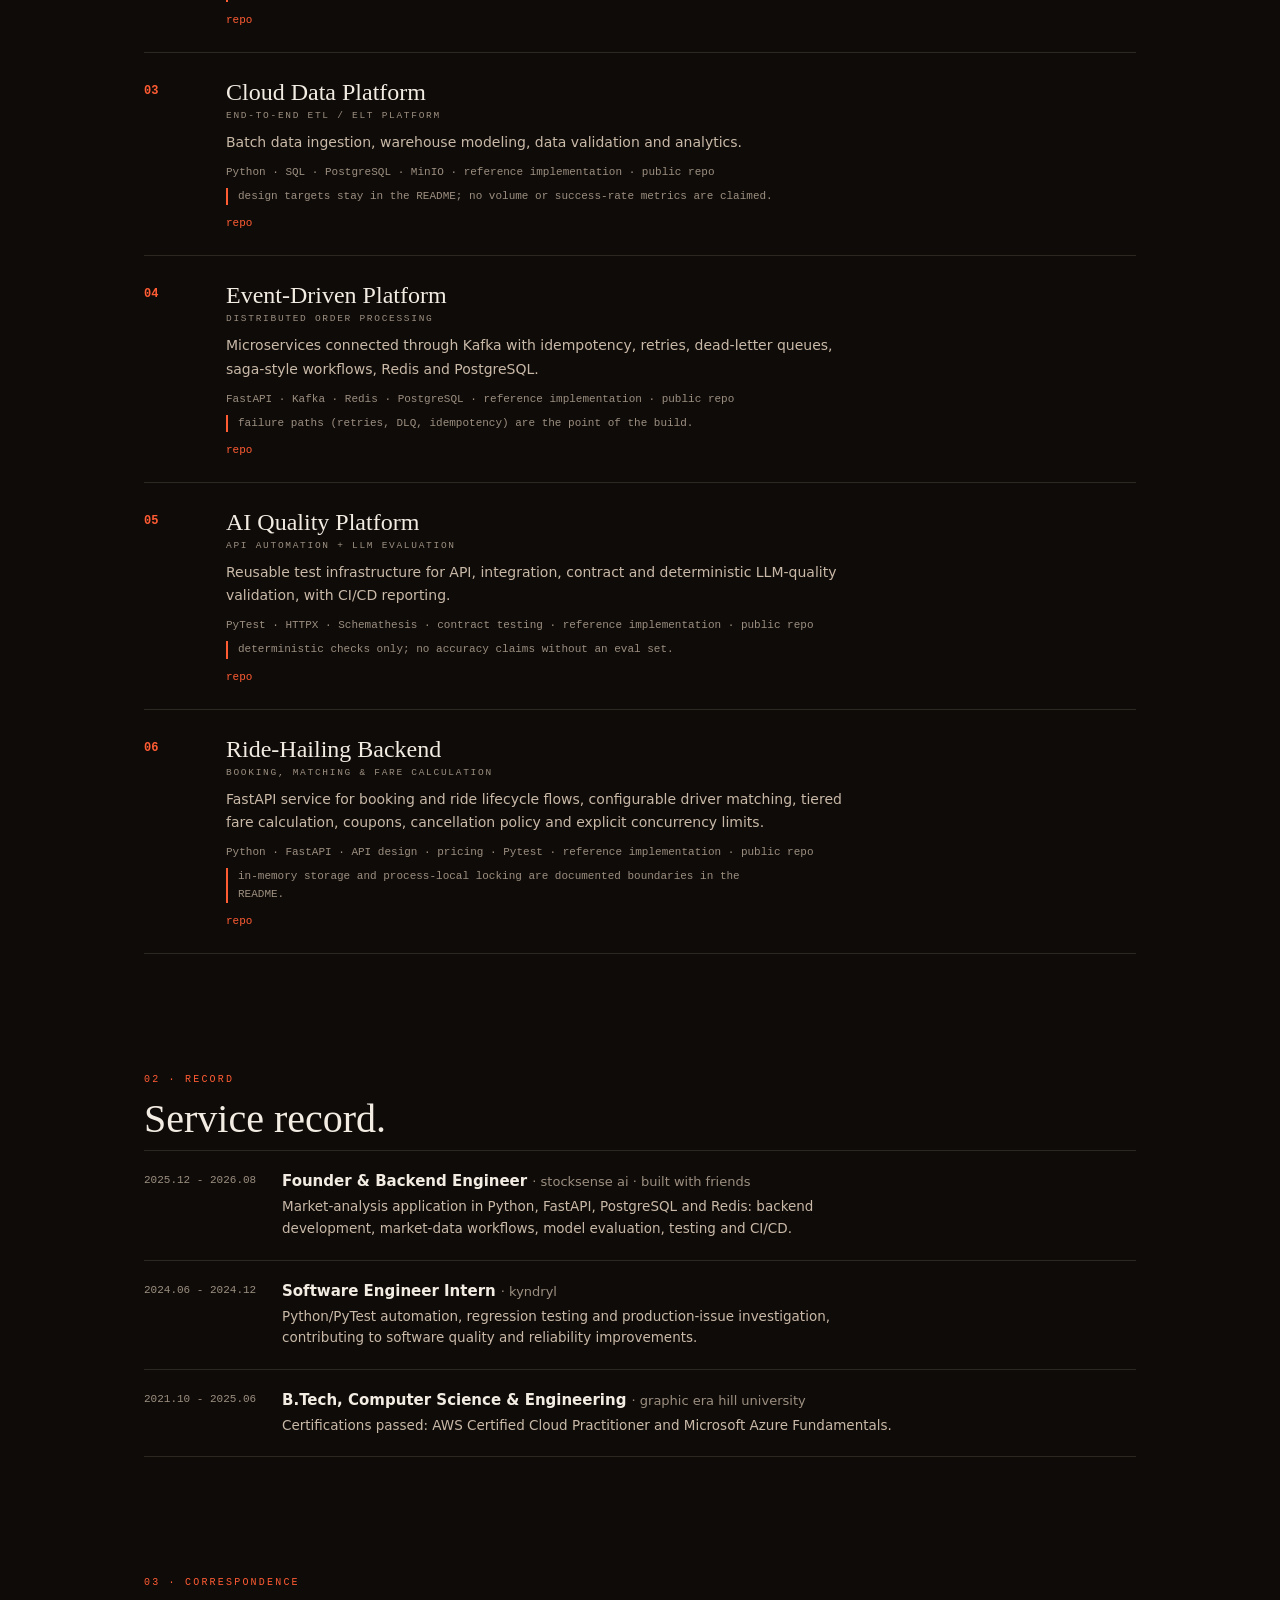
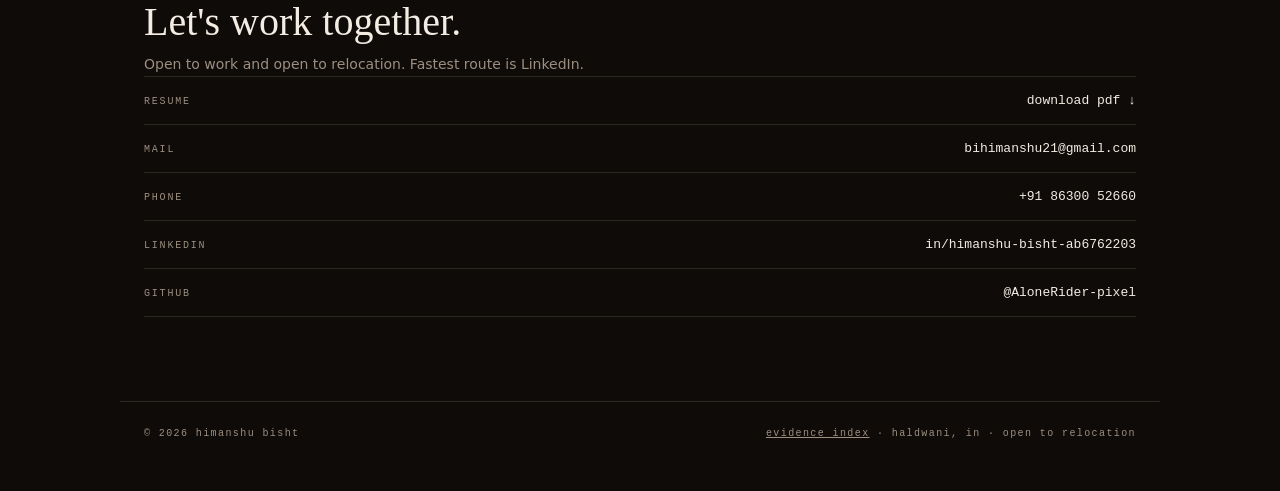
==== commit 4e28356d: "Correct Cloud Data Platform wording and refresh hosted resume Describe the project as batch data ing" ====
--- a/index.html
+++ b/index.html
@@ -114,8 +114,8 @@
     stack:'Python · FastAPI · PostgreSQL · Redis · ARQ · Pytest', meta:'product build · built with friends · live demo',
     note:'the demo serves real delayed daily data (Yahoo Finance); the deployed instance is a demo, not a production deployment.', url:'https://github.com/AloneRider-pixel/stocksense-ai' },
   { num:'03', name:'Cloud Data Platform', role:'END-TO-END ETL / ELT PLATFORM', shape:'cube', orbit:{r:270,speed:0.00012,phase:4.0,tilt:0.3,y:70},
-    desc:'Ingestion, orchestration, dbt transformations, warehouse modeling, data quality checks, observability and analytics in one end-to-end flow.',
-    stack:'Python · SQL · Airflow · dbt · AWS S3 · MinIO', meta:'reference implementation · public repo',
+    desc:'Batch data ingestion, warehouse modeling, data validation and analytics.',
+    stack:'Python · SQL · PostgreSQL · MinIO', meta:'reference implementation · public repo',
     note:'design targets stay in the README; no volume or success-rate metrics are claimed.', url:'https://github.com/AloneRider-pixel/cloud-data-platform' },
   { num:'04', name:'Event-Driven Platform', role:'DISTRIBUTED ORDER PROCESSING', shape:'prism', orbit:{r:230,speed:0.00019,phase:5.3,tilt:-0.5,y:-80},
     desc:'Microservices connected through Kafka with idempotency, retries, dead-letter queues, saga-style workflows, Redis and PostgreSQL.',
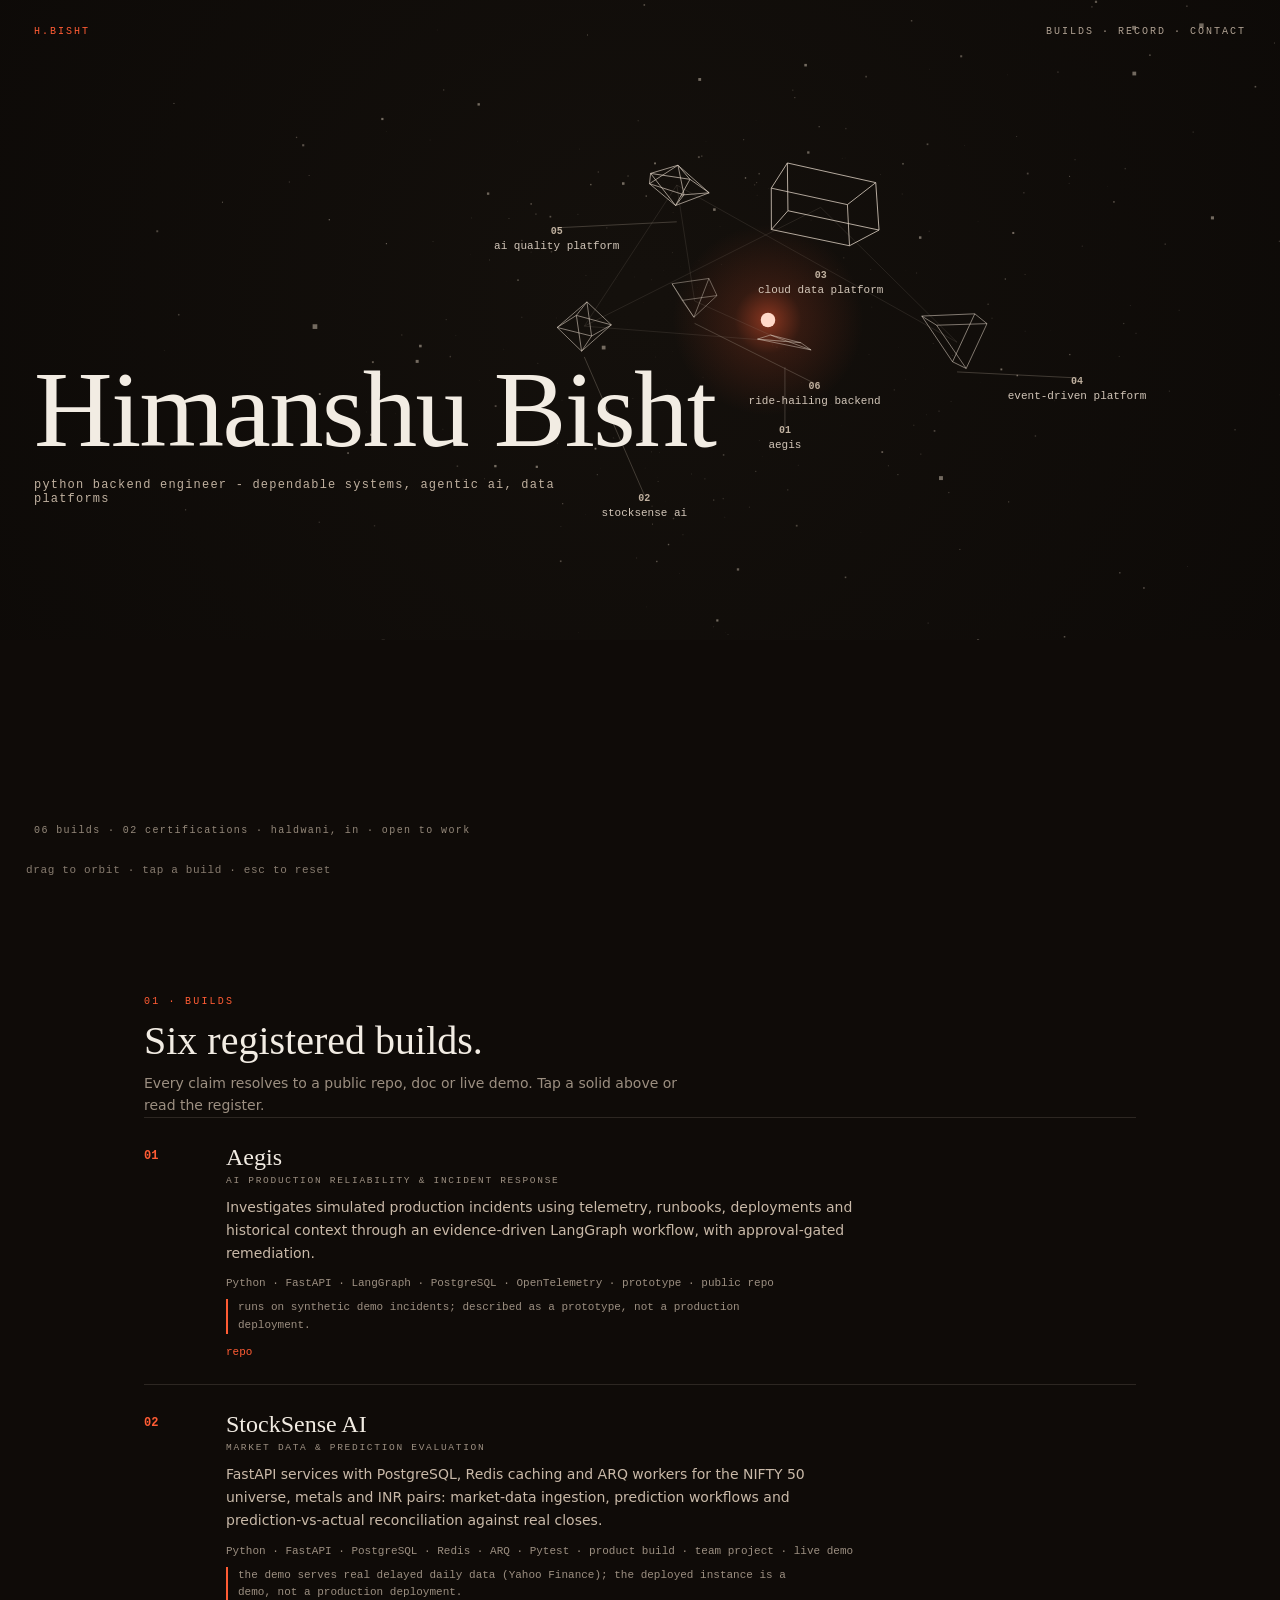
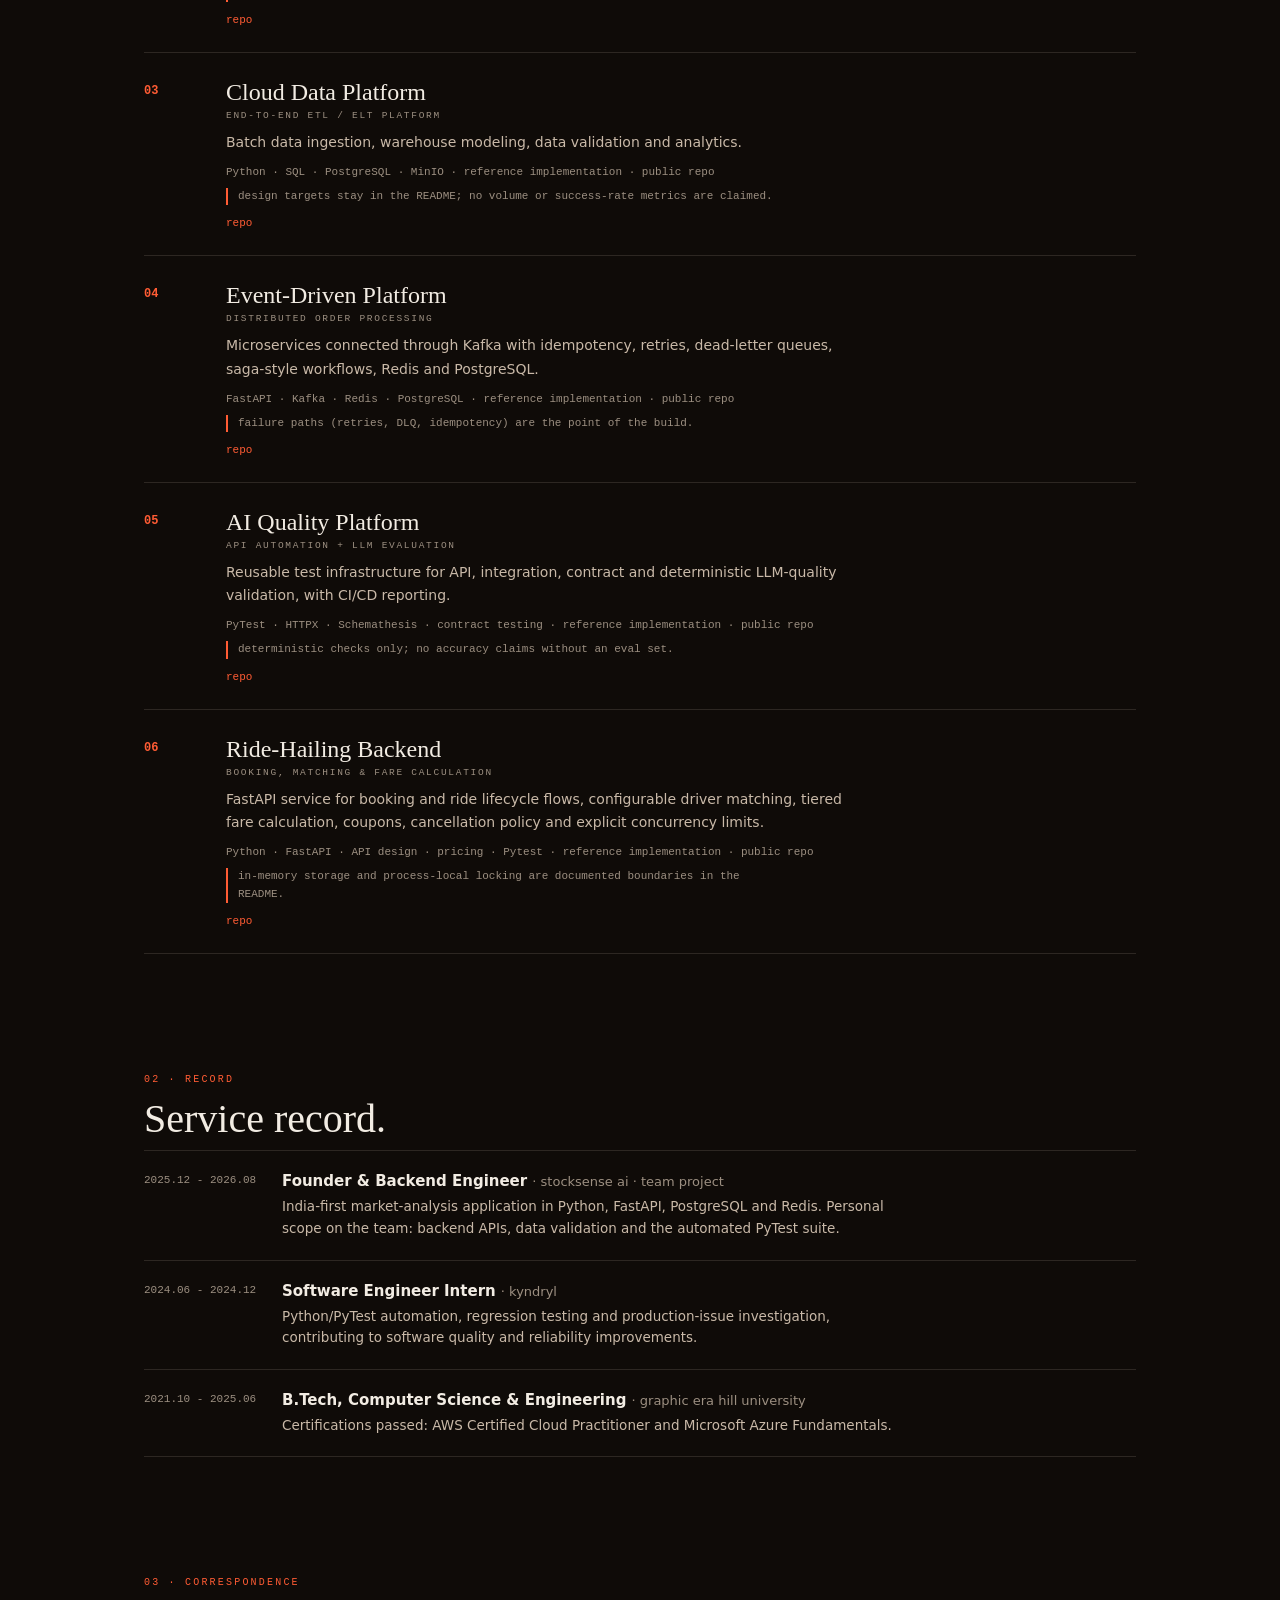
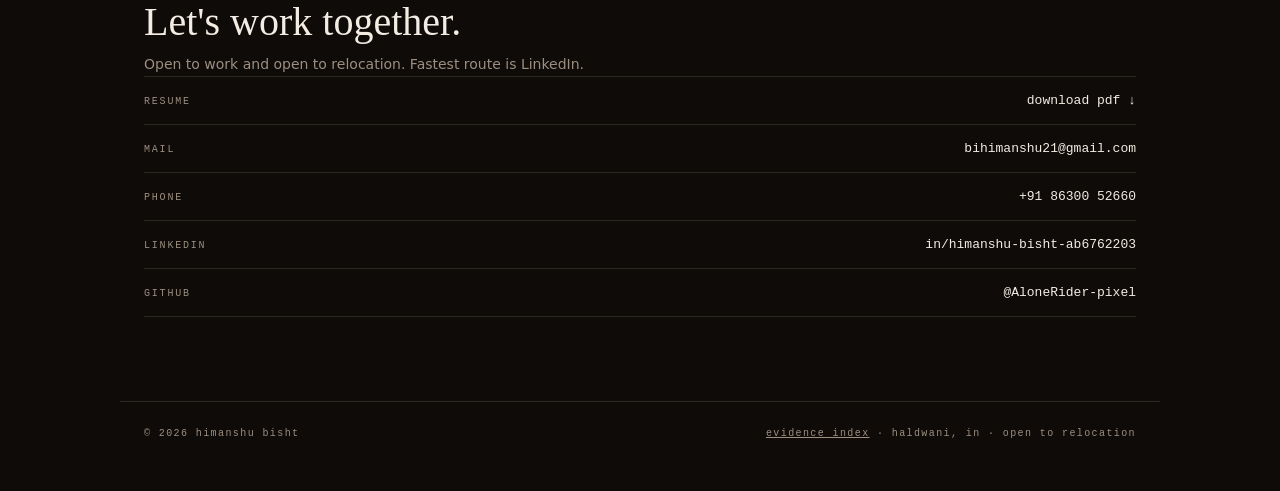
==== commit 04bed001: "Fix StockSense attribution: team project wording and accurate personal scope" ====
--- a/index.html
+++ b/index.html
@@ -83,7 +83,7 @@
 <section id="record">
   <div class="kicker">02 · record</div>
   <h2>Service record.</h2>
-  <div class="rec"><div class="per">2025.12 - 2026.08</div><div><b>Founder &amp; Backend Engineer</b> <span>· stocksense ai · built with friends</span><p>Market-analysis application in Python, FastAPI, PostgreSQL and Redis: backend development, market-data workflows, model evaluation, testing and CI/CD.</p></div></div>
+  <div class="rec"><div class="per">2025.12 - 2026.08</div><div><b>Founder &amp; Backend Engineer</b> <span>· stocksense ai · team project</span><p>India-first market-analysis application in Python, FastAPI, PostgreSQL and Redis. Personal scope on the team: backend APIs, data validation and the automated PyTest suite.</p></div></div>
   <div class="rec"><div class="per">2024.06 - 2024.12</div><div><b>Software Engineer Intern</b> <span>· kyndryl</span><p>Python/PyTest automation, regression testing and production-issue investigation, contributing to software quality and reliability improvements.</p></div></div>
   <div class="rec"><div class="per">2021.10 - 2025.06</div><div><b>B.Tech, Computer Science &amp; Engineering</b> <span>· graphic era hill university</span><p>Certifications passed: AWS Certified Cloud Practitioner and Microsoft Azure Fundamentals.</p></div></div>
 </section>
@@ -111,7 +111,7 @@
     note:'runs on synthetic demo incidents; described as a prototype, not a production deployment.', url:'https://github.com/AloneRider-pixel/aegis' },
   { num:'02', name:'StockSense AI', role:'MARKET DATA & PREDICTION EVALUATION', shape:'octa', orbit:{r:210,speed:0.00016,phase:2.2,tilt:-0.35,y:30},
     desc:'FastAPI services with PostgreSQL, Redis caching and ARQ workers for the NIFTY 50 universe, metals and INR pairs: market-data ingestion, prediction workflows and prediction-vs-actual reconciliation against real closes.',
-    stack:'Python · FastAPI · PostgreSQL · Redis · ARQ · Pytest', meta:'product build · built with friends · live demo',
+    stack:'Python · FastAPI · PostgreSQL · Redis · ARQ · Pytest', meta:'product build · team project · live demo',
     note:'the demo serves real delayed daily data (Yahoo Finance); the deployed instance is a demo, not a production deployment.', url:'https://github.com/AloneRider-pixel/stocksense-ai' },
   { num:'03', name:'Cloud Data Platform', role:'END-TO-END ETL / ELT PLATFORM', shape:'cube', orbit:{r:270,speed:0.00012,phase:4.0,tilt:0.3,y:70},
     desc:'Batch data ingestion, warehouse modeling, data validation and analytics.',
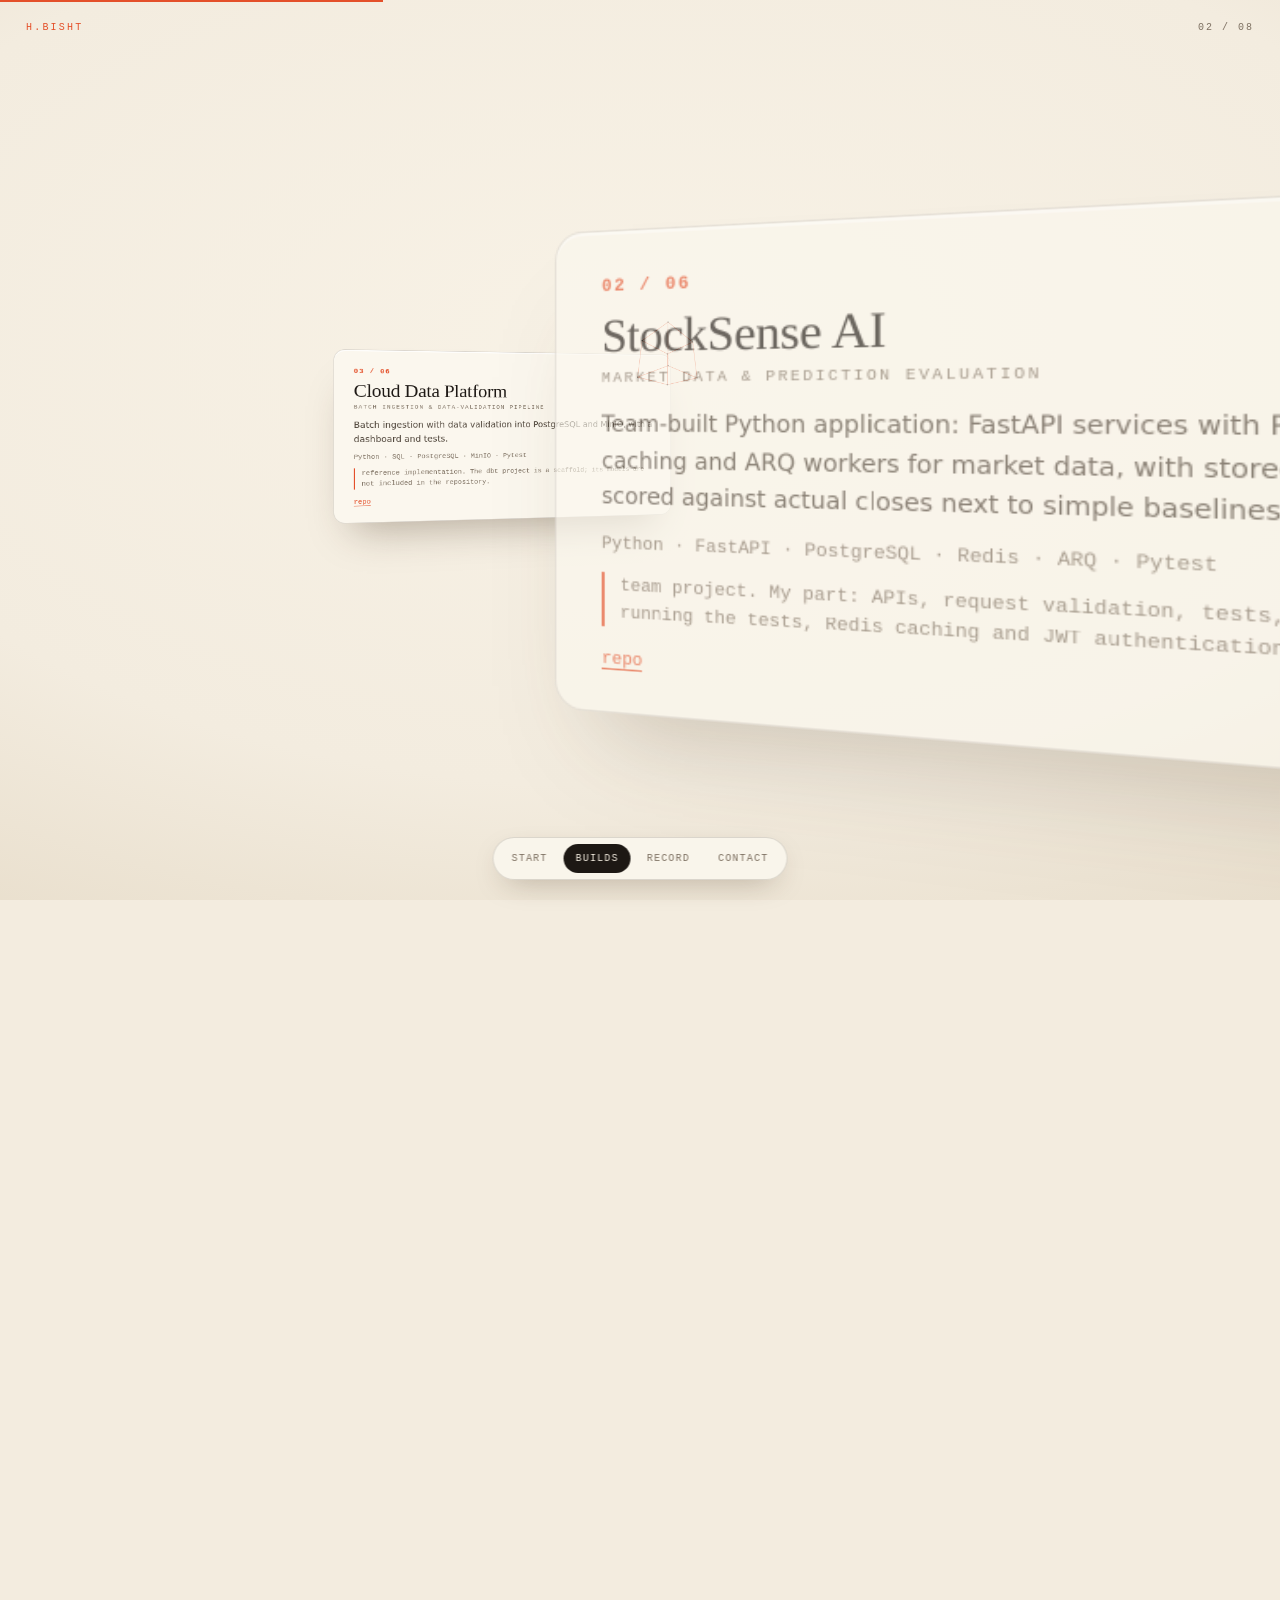
==== commit 82982f7f: "Replace homepage with 3D fly-through version (user-approved go-live 2026-11-27) Homepage only. Resum" ====
--- a/index.html
+++ b/index.html
@@ -1,152 +1,167 @@
 <!DOCTYPE html>
-<html><head><meta charset="utf-8"><meta name="viewport" content="width=device-width,initial-scale=1">
+<html lang="en"><head><meta charset="utf-8"><meta name="viewport" content="width=device-width,initial-scale=1">
 <title>Himanshu Bisht</title>
-<meta name="description" content="Himanshu Bisht - python backend engineer in Haldwani, India. Six registered builds in an interactive 3D orbit, with the full record and contact.">
+<meta name="description" content="Himanshu Bisht, python backend engineer in Haldwani, India. Six builds in a 3D fly-through, with service record and contact.">
 <meta property="og:title" content="Himanshu Bisht - Python Backend Engineer">
-<meta property="og:description" content="Six registered builds in an interactive 3D orbit. Every claim resolves to a public repo, doc or live demo.">
+<meta property="og:description" content="Six builds in a 3D fly-through, with service record and contact.">
 <link rel="canonical" href="https://alonerider-pixel.github.io/">
 <link rel="icon" href="favicon.svg" type="image/svg+xml">
 <script type="application/ld+json">{"@context":"https://schema.org","@type":"Person","name":"Himanshu Bisht","jobTitle":"Software Engineer","url":"https://alonerider-pixel.github.io/","sameAs":["https://github.com/AloneRider-pixel","https://www.linkedin.com/in/himanshu-bisht-ab6762203/"]}</script>
 <style>
-  :root{--bg:#0f0b08;--bg2:#141009;--ink:#f2ece3;--mid:#c9b9a8;--faint:#9c8f81;--accent:#ff5c34;--hair:rgba(201,185,168,.16)}
-  *{margin:0;box-sizing:border-box}
-  body{background:var(--bg);color:var(--ink);font-family:Inter,ui-sans-serif,system-ui,sans-serif;-webkit-font-smoothing:antialiased}
-  .mono{font-family:ui-monospace,'JetBrains Mono',Menlo,monospace}
-  /* hero */
-  header{position:relative;height:100svh;min-height:560px;overflow:hidden}
-  #scene{position:absolute;inset:0}
-  .p3d-stage{position:absolute;inset:0;border-radius:0;background:transparent}
-  .p3d-canvas{display:block;width:100%;height:100%;touch-action:none;outline:none}
-  .p3d-hint{position:absolute;left:26px;bottom:24px;font:11px ui-monospace,Menlo,monospace;color:rgba(156,143,129,.85);letter-spacing:.06em;pointer-events:none}
-  .p3d-panel{display:none}
-  .p3d-hero{position:absolute;inset:0;pointer-events:none;display:flex;flex-direction:column;justify-content:space-between;padding:26px 34px 64px;transition:opacity .35s ease;color:var(--ink)}
-  .p3d-focused .p3d-hero{opacity:.12}
-  .p3d-hero-nav{display:flex;justify-content:space-between;font:10px ui-monospace,Menlo,monospace;letter-spacing:.2em;color:rgba(201,185,168,.85);text-transform:uppercase}
-  .p3d-hero-mark{color:var(--accent)}
-  .p3d-hero-name{font-family:'Iowan Old Style',Palatino,'Palatino Linotype',Georgia,serif;font-size:clamp(44px,8.5vw,110px);line-height:1;letter-spacing:-0.015em}
-  .p3d-hero-tag{margin-top:14px;max-width:44%;font:12px ui-monospace,Menlo,monospace;letter-spacing:.1em;color:rgba(201,185,168,.95)}
-  .p3d-hero-meta{font:10px ui-monospace,Menlo,monospace;letter-spacing:.14em;color:rgba(156,143,129,.95)}
-  @media (max-width:640px){
-    .p3d-hero{padding:22px 22px 58px}
-    .p3d-hero-mid{position:absolute;top:64px;left:22px;right:22px;max-width:82%;background:linear-gradient(90deg,rgba(15,11,8,.82),rgba(15,11,8,.4) 70%,transparent);margin-left:-22px;margin-right:-22px;padding:6px 22px;border-radius:6px}
-    .p3d-hero-name{font-size:44px}
-    .p3d-hero-tag{max-width:80%}
-    .p3d-hero-meta{position:absolute;bottom:14px;left:22px;right:22px}
-    .p3d-hint{bottom:52px;left:22px}
-  }
-  /* sections */
-  section{max-width:1040px;margin:0 auto;padding:96px 24px 24px}
-  .kicker{font:10px ui-monospace,Menlo,monospace;letter-spacing:.22em;color:var(--accent);text-transform:uppercase}
-  h2{font-family:'Iowan Old Style',Palatino,Georgia,serif;font-weight:500;font-size:clamp(26px,4vw,40px);margin:10px 0 8px}
-  .sub{color:var(--faint);font-size:14px;max-width:560px;line-height:1.6}
-  .row{display:grid;grid-template-columns:64px 1fr;gap:18px;padding:26px 0;border-top:1px solid var(--hair)}
-  .row:last-child{border-bottom:1px solid var(--hair)}
-  .num{font:600 12px ui-monospace,Menlo,monospace;color:var(--accent);padding-top:5px}
-  .row h3{font-family:'Iowan Old Style',Palatino,Georgia,serif;font-weight:500;font-size:24px;margin-bottom:4px}
-  .row h3 a{color:var(--ink);text-decoration:none;border-bottom:1px solid transparent}
-  .row h3 a:hover{border-color:var(--accent)}
-  .role{font:9.5px ui-monospace,Menlo,monospace;letter-spacing:.18em;color:var(--faint);text-transform:uppercase;margin-bottom:10px}
-  .desc{color:var(--mid);font-size:14px;line-height:1.65;max-width:640px}
-  .stack{font:11px ui-monospace,Menlo,monospace;color:var(--faint);margin-top:12px}
-  .note{font:11px ui-monospace,Menlo,monospace;color:var(--faint);border-left:2px solid var(--accent);padding-left:10px;margin-top:10px;max-width:560px;line-height:1.6}
-  .links{font:11px ui-monospace,Menlo,monospace;margin-top:12px}
-  .links a{color:var(--accent);text-decoration:none}
-  /* record */
-  .rec{display:grid;grid-template-columns:120px 1fr;gap:18px;padding:20px 0;border-top:1px solid var(--hair)}
-  .rec:last-child{border-bottom:1px solid var(--hair)}
-  .per{font:11px ui-monospace,Menlo,monospace;color:var(--faint);padding-top:3px}
-  .rec b{font-weight:600;font-size:15px}
-  .rec span{color:var(--faint);font-size:13px}
-  .rec p{color:var(--mid);font-size:13.5px;line-height:1.6;margin-top:6px;max-width:620px}
-  /* contact */
-  .clink{display:flex;justify-content:space-between;align-items:baseline;padding:16px 0;border-top:1px solid var(--hair);text-decoration:none}
-  .clink:last-of-type{border-bottom:1px solid var(--hair)}
-  .clink .k{font:10px ui-monospace,Menlo,monospace;letter-spacing:.18em;color:var(--faint);text-transform:uppercase}
-  .clink .v{font:13px ui-monospace,Menlo,monospace;color:var(--ink)}
-  .clink:hover .v{color:var(--accent)}
-  footer{max-width:1040px;margin:60px auto 0;padding:26px 24px 40px;border-top:1px solid var(--hair);display:flex;justify-content:space-between;font:10px ui-monospace,Menlo,monospace;letter-spacing:.14em;color:var(--faint)}
-.snap header{height:780px;min-height:0}
+:root{--paper:#f3ecdf;--paper2:#e9dfcd;--ink:#1d1814;--mid:#4d4338;--faint:#7d7061;--accent:#e4502a;--hair:rgba(29,24,20,.14)}
+*{margin:0;box-sizing:border-box}
+html{background:var(--paper)}
+body{font-family:Inter,ui-sans-serif,system-ui,sans-serif;color:var(--ink);-webkit-font-smoothing:antialiased;overflow-x:hidden}
+.serif{font-family:'Iowan Old Style',Palatino,'Palatino Linotype',Georgia,serif}
+.mono{font-family:ui-monospace,'JetBrains Mono',Menlo,monospace}
+#runway{height:760vh}
+#view{position:fixed;inset:0;overflow:hidden;perspective:900px;perspective-origin:50% 46%;
+  background:radial-gradient(120% 90% at 50% 38%,#f8f2e6 0%,var(--paper) 55%,#e3d7c2 100%)}
+#world{position:absolute;inset:0;transform-style:preserve-3d;will-change:transform}
+.floor{position:absolute;left:50%;top:50%;width:2400px;height:12000px;margin-left:-1200px;
+  transform-origin:50% 0;transform:translateY(190px) rotateX(90deg);
+  background:repeating-linear-gradient(0deg,transparent 0 119px,var(--hair) 119px 120px),
+             repeating-linear-gradient(90deg,transparent 0 119px,var(--hair) 119px 120px);
+  -webkit-mask-image:linear-gradient(0deg,transparent,#000 12%,#000);mask-image:linear-gradient(0deg,transparent,#000 12%,#000)}
+.plate{position:absolute;left:50%;top:50%;width:min(560px,78vw);transform-style:preserve-3d}
+.card{position:relative;background:#fbf7ee;border:1px solid var(--hair);border-radius:18px;padding:28px 30px 26px;
+  box-shadow:0 40px 60px -30px rgba(60,40,20,.35),0 2px 0 rgba(255,255,255,.8) inset}
+.card .num{font:600 11px ui-monospace,Menlo,monospace;color:var(--accent);letter-spacing:.14em}
+.card h3{font-family:'Iowan Old Style',Palatino,Georgia,serif;font-weight:500;font-size:30px;margin:8px 0 4px;letter-spacing:-.01em}
+.card h3 em{color:var(--accent)}
+.role{font:9.5px ui-monospace,Menlo,monospace;letter-spacing:.17em;color:var(--faint);text-transform:uppercase;margin-bottom:12px}
+.desc{color:var(--mid);font-size:14px;line-height:1.62}
+.stack{font:11px ui-monospace,Menlo,monospace;color:var(--faint);margin-top:12px}
+.note{font:11px ui-monospace,Menlo,monospace;color:var(--faint);border-left:2px solid var(--accent);padding-left:10px;margin-top:12px;line-height:1.55}
+.go{display:inline-block;margin-top:14px;font:11px ui-monospace,Menlo,monospace;color:var(--accent);text-decoration:none;border-bottom:1px solid var(--accent)}
+.solid{position:absolute;right:-70px;top:-70px;width:150px;height:150px;pointer-events:none;transform:translateZ(60px)}
+.title{position:absolute;left:50%;top:50%;transform:translate(-50%,-50%);text-align:center;width:min(900px,92vw)}
+.title h1{font-family:'Iowan Old Style',Palatino,Georgia,serif;font-weight:400;font-size:clamp(46px,9vw,112px);line-height:1;letter-spacing:-.02em}
+.title h1 i{color:var(--accent);font-style:italic}
+.title p{margin-top:18px;font:12px ui-monospace,Menlo,monospace;letter-spacing:.1em;color:var(--mid)}
+.title small{display:block;margin-top:26px;font:10px ui-monospace,Menlo,monospace;letter-spacing:.2em;color:var(--faint)}
+.rec{display:grid;grid-template-columns:110px 1fr;gap:14px;padding:14px 0;border-top:1px solid var(--hair)}
+.rec:first-of-type{border-top:0}
+.rec .per{font:10.5px ui-monospace,Menlo,monospace;color:var(--faint);padding-top:3px}
+.rec b{font-weight:600;font-size:14.5px}.rec span{color:var(--faint);font-size:12.5px}
+.rec p{color:var(--mid);font-size:13px;line-height:1.55;margin-top:5px}
+.clink{display:flex;justify-content:space-between;gap:12px;align-items:baseline;padding:11px 0;border-top:1px solid var(--hair);text-decoration:none;color:inherit}
+.clink .k{font:10px ui-monospace,Menlo,monospace;letter-spacing:.16em;color:var(--faint);text-transform:uppercase}
+.clink .v{font:12.5px ui-monospace,Menlo,monospace}
+.clink:hover .v{color:var(--accent)}
+/* chrome */
+#mark{position:fixed;left:26px;top:22px;font:10px ui-monospace,Menlo,monospace;letter-spacing:.22em;color:var(--accent);z-index:5}
+#count{position:fixed;right:26px;top:22px;font:10px ui-monospace,Menlo,monospace;letter-spacing:.2em;color:var(--faint);z-index:5}
+#dock{position:fixed;left:50%;bottom:20px;transform:translateX(-50%);z-index:6;display:flex;gap:4px;padding:6px;
+  background:rgba(251,247,238,.86);backdrop-filter:blur(8px);border:1px solid var(--hair);border-radius:999px;box-shadow:0 10px 30px -12px rgba(60,40,20,.4)}
+#dock button{all:unset;cursor:pointer;font:10px ui-monospace,Menlo,monospace;letter-spacing:.12em;color:var(--faint);padding:9px 12px;border-radius:999px;text-transform:uppercase;white-space:nowrap}
+#dock button:hover{color:var(--ink)}
+#dock button[aria-current=true]{background:var(--ink);color:var(--paper)}
+#dock button:focus-visible{outline:2px solid var(--accent)}
+#bar{position:fixed;left:0;top:0;height:2px;background:var(--accent);width:0;z-index:7}
+#hint{position:fixed;left:50%;bottom:78px;transform:translateX(-50%);font:10px ui-monospace,Menlo,monospace;letter-spacing:.16em;color:var(--faint);z-index:5;transition:opacity .4s}
+@media (max-width:640px){
+  #dock{gap:0;max-width:96vw;overflow:auto}#dock button{padding:9px 7px;font-size:9px;letter-spacing:.06em}
+  .card{padding:22px 20px}.card h3{font-size:24px}.solid{width:96px;height:96px;right:-18px;top:-52px}
+  #mark{left:16px}#count{right:16px}.rec{grid-template-columns:1fr;gap:2px}
+}
+/* static fallback */
+.static #runway{height:auto}.static #view{position:static;perspective:none;overflow:visible;background:var(--paper)}
+.static #world{position:static;transform:none!important;padding:90px 20px 40px}
+.static .floor,.static .solid,.static #hint,.static #dock{display:none}
+.static .plate,.static .title{position:static;transform:none!important;width:auto;max-width:620px;margin:0 auto 26px}
+.static .title{padding:40px 0 20px}
 </style></head>
-<body id="top">
-<header>
-  <div id="scene"></div>
-</header>
-
-<main id="main-content">
-<section id="builds">
-  <div class="kicker">01 · builds</div>
-  <h2>Six registered builds.</h2>
-  <p class="sub">Every claim resolves to a public repo, doc or live demo. Tap a solid above or read the register.</p>
-  <div id="rows"></div>
-</section>
-
-<section id="record">
-  <div class="kicker">02 · record</div>
-  <h2>Service record.</h2>
-  <div class="rec"><div class="per">2025.12 - 2026.08</div><div><b>Founder &amp; Backend Engineer</b> <span>· stocksense ai · team project</span><p>India-first market-analysis application in Python, FastAPI, PostgreSQL and Redis. Personal scope on the team: backend APIs, data validation and the automated PyTest suite.</p></div></div>
-  <div class="rec"><div class="per">2024.06 - 2024.12</div><div><b>Software Engineer Intern</b> <span>· kyndryl</span><p>Python/PyTest automation, regression testing and production-issue investigation, contributing to software quality and reliability improvements.</p></div></div>
-  <div class="rec"><div class="per">2021.10 - 2025.06</div><div><b>B.Tech, Computer Science &amp; Engineering</b> <span>· graphic era hill university</span><p>Certifications passed: AWS Certified Cloud Practitioner and Microsoft Azure Fundamentals.</p></div></div>
-</section>
-
-<section id="contact">
-  <div class="kicker">03 · correspondence</div>
-  <h2>Let's work together.</h2>
-  <p class="sub">Open to work and open to relocation. Fastest route is LinkedIn.</p>
-  <a class="clink" href="Himanshu_Bisht_Resume.pdf" download="Himanshu_Bisht_Resume.pdf"><span class="k">resume</span><span class="v">download pdf &#8595;</span></a>
-  <a class="clink" href="mailto:bihimanshu21@gmail.com"><span class="k">mail</span><span class="v">bihimanshu21@gmail.com</span></a>
-  <a class="clink" href="tel:+918630052660"><span class="k">phone</span><span class="v">+91 86300 52660</span></a>
-  <a class="clink" href="https://www.linkedin.com/in/himanshu-bisht-ab6762203"><span class="k">linkedin</span><span class="v">in/himanshu-bisht-ab6762203</span></a>
-  <a class="clink" href="https://github.com/AloneRider-pixel"><span class="k">github</span><span class="v">@AloneRider-pixel</span></a>
-</section>
-</main>
-
-<footer><span>© <span id="year">2026</span> himanshu bisht</span><span><a href="https://github.com/AloneRider-pixel/AloneRider-pixel.github.io/blob/main/docs/evidence-index.md" style="color:inherit">evidence index</a> · haldwani, in · open to relocation</span></footer>
-
-<script type="module">
-import { mountScene } from './scene.mjs';
-const projects = [
-  { num:'01', name:'Aegis', role:'AI PRODUCTION RELIABILITY & INCIDENT RESPONSE', shape:'tetra', orbit:{r:150,speed:0.00021,phase:0.4,tilt:0.5,y:-40},
-    desc:'Investigates simulated production incidents using telemetry, runbooks, deployments and historical context through an evidence-driven LangGraph workflow, with approval-gated remediation.',
-    stack:'Python · FastAPI · LangGraph · PostgreSQL · OpenTelemetry', meta:'prototype · public repo',
-    note:'runs on synthetic demo incidents; described as a prototype, not a production deployment.', url:'https://github.com/AloneRider-pixel/aegis' },
-  { num:'02', name:'StockSense AI', role:'MARKET DATA & PREDICTION EVALUATION', shape:'octa', orbit:{r:210,speed:0.00016,phase:2.2,tilt:-0.35,y:30},
-    desc:'FastAPI services with PostgreSQL, Redis caching and ARQ workers for the NIFTY 50 universe, metals and INR pairs: market-data ingestion, prediction workflows and prediction-vs-actual reconciliation against real closes.',
-    stack:'Python · FastAPI · PostgreSQL · Redis · ARQ · Pytest', meta:'product build · team project · live demo',
-    note:'the demo serves real delayed daily data (Yahoo Finance); the deployed instance is a demo, not a production deployment.', url:'https://github.com/AloneRider-pixel/stocksense-ai' },
-  { num:'03', name:'Cloud Data Platform', role:'END-TO-END ETL / ELT PLATFORM', shape:'cube', orbit:{r:270,speed:0.00012,phase:4.0,tilt:0.3,y:70},
-    desc:'Batch data ingestion, warehouse modeling, data validation and analytics.',
-    stack:'Python · SQL · PostgreSQL · MinIO', meta:'reference implementation · public repo',
-    note:'design targets stay in the README; no volume or success-rate metrics are claimed.', url:'https://github.com/AloneRider-pixel/cloud-data-platform' },
-  { num:'04', name:'Event-Driven Platform', role:'DISTRIBUTED ORDER PROCESSING', shape:'prism', orbit:{r:230,speed:0.00019,phase:5.3,tilt:-0.5,y:-80},
-    desc:'Microservices connected through Kafka with idempotency, retries, dead-letter queues, saga-style workflows, Redis and PostgreSQL.',
-    stack:'FastAPI · Kafka · Redis · PostgreSQL', meta:'reference implementation · public repo',
-    note:'failure paths (retries, DLQ, idempotency) are the point of the build.', url:'https://github.com/AloneRider-pixel/event-driven-platform' },
-  { num:'05', name:'AI Quality Platform', role:'API AUTOMATION + LLM EVALUATION', shape:'bipyramid', orbit:{r:180,speed:0.00024,phase:3.1,tilt:0.15,y:90},
-    desc:'Reusable test infrastructure for API, integration, contract and deterministic LLM-quality validation, with CI/CD reporting.',
-    stack:'PyTest · HTTPX · Schemathesis · contract testing', meta:'reference implementation · public repo',
-    note:'deterministic checks only; no accuracy claims without an eval set.', url:'https://github.com/AloneRider-pixel/ai-quality-platform' },
-  { num:'06', name:'Ride-Hailing Backend', role:'BOOKING, MATCHING & FARE CALCULATION', shape:'pyramid', orbit:{r:300,speed:0.0001,phase:1.2,tilt:0.4,y:0},
-    desc:'FastAPI service for booking and ride lifecycle flows, configurable driver matching, tiered fare calculation, coupons, cancellation policy and explicit concurrency limits.',
-    stack:'Python · FastAPI · API design · pricing · Pytest', meta:'reference implementation · public repo',
-    note:'in-memory storage and process-local locking are documented boundaries in the README.', url:'https://github.com/AloneRider-pixel/ride-hailing-backend' },
+<body>
+<div id="bar"></div><div id="mark">H.BISHT</div><div id="count" aria-hidden="true">00 / 08</div>
+<div id="runway"></div>
+<div id="view"><div id="world">
+  <div class="floor"></div>
+  <div class="title" data-z="0" id="s-start"><h1>Himanshu <i>Bisht</i></h1>
+    <p>python backend engineer. APIs, testing and data pipelines.</p>
+    <small>SCROLL TO FLY THROUGH THE BUILDS</small></div>
+</div></div>
+<div id="hint">scroll · arrow keys</div>
+<nav id="dock" aria-label="Sections"></nav>
+<script>
+const P=[
+ {n:'01',name:'Aegis',role:'Incident-response prototype on synthetic data',shape:'tetra',desc:'A fixed LangGraph investigation chain over simulated incidents, with human approval before simulated remediation, an audit log and Pytest coverage of state changes and remediation authorization.',stack:'Python · FastAPI · LangGraph · PostgreSQL · Redis · Pytest',note:'prototype: rule-based chain, no LLM calls, synthetic telemetry, remediation is simulated. Not a production deployment.',url:'https://github.com/AloneRider-pixel/aegis'},
+ {n:'02',name:'StockSense AI',role:'Market data & prediction evaluation',shape:'octa',desc:'Team-built Python application: FastAPI services with PostgreSQL, Redis caching and ARQ workers for market data, with stored predictions scored against actual closes next to simple baselines.',stack:'Python · FastAPI · PostgreSQL · Redis · ARQ · Pytest',note:'team project. My part: APIs, request validation, tests, GitHub Actions running the tests, Redis caching and JWT authentication.',url:'https://github.com/AloneRider-pixel/stocksense-ai'},
+ {n:'03',name:'Cloud Data Platform',role:'Batch ingestion & data-validation pipeline',shape:'cube',desc:'Batch ingestion with data validation into PostgreSQL and MinIO, with a dashboard and tests.',stack:'Python · SQL · PostgreSQL · MinIO · Pytest',note:'reference implementation. The dbt project is a scaffold; its models are not included in the repository.',url:'https://github.com/AloneRider-pixel/cloud-data-platform'},
+ {n:'04',name:'Event-Driven Platform',role:'Kafka order-processing reference',shape:'prism',desc:'Order, inventory, payment and notification services connected through Kafka, with a dead-letter queue, basic idempotency checks on order creation and inventory release when an order is cancelled.',stack:'FastAPI · Kafka · Redis · PostgreSQL',note:'reference implementation. Refunds, payment-failure compensation and retries are not implemented; payment results are simulated.',url:'https://github.com/AloneRider-pixel/event-driven-platform'},
+ {n:'05',name:'AI Quality Platform',role:'API & contract test framework',shape:'bipyramid',desc:'Reusable Pytest framework for API, integration, contract and browser checks, with parallel runs and HTML reports.',stack:'Pytest · Schemathesis · Playwright · HTTPX',note:'reference implementation; no accuracy or coverage figures are claimed.',url:'https://github.com/AloneRider-pixel/ai-quality-platform'},
+ {n:'06',name:'Ride-Hailing Backend',role:'Booking, matching & fare calculation',shape:'pyramid',desc:'FastAPI service for ride booking, selectable driver matching, tiered fare calculation, coupons and cancellation fees, with tests.',stack:'Python · FastAPI · Pydantic · Pytest',note:'built for an assignment. In-memory storage and process-local locking are documented limits.',url:'https://github.com/AloneRider-pixel/ride-hailing-backend'},
 ];
-const hero = { mark:'H.BISHT', nav:'builds · record · contact', name:'Himanshu Bisht',
-  tagline:'python backend engineer - dependable systems, agentic ai, data platforms',
-  meta:'06 builds · 02 certifications · haldwani, in · open to work' };
-const params = new URLSearchParams(location.search);
-if (params.has('snap')) document.documentElement.classList.add('snap');
-mountScene(document.getElementById('scene'), projects, { hero, initialFocus: params.has('focus') ? Number(params.get('focus')) : undefined });
-document.getElementById('rows').innerHTML = projects.map(p => `
-  <div class="row">
-    <div class="num">${p.num}</div>
-    <div>
-      <h3><a href="${p.url}">${p.name}</a></h3>
-      <div class="role">${p.role}</div>
-      <p class="desc">${p.desc}</p>
-      <div class="stack">${p.stack} · ${p.meta}</div>
-      <div class="note">${p.note}</div>
-      <div class="links"><a href="${p.url}">repo</a></div>
-    </div>
-  </div>`).join('');
+const SH={tetra:{v:[[1,1,1],[1,-1,-1],[-1,1,-1],[-1,-1,1]],e:[[0,1],[0,2],[0,3],[1,2],[1,3],[2,3]]},
+ cube:{v:[[-1,-1,-1],[1,-1,-1],[1,1,-1],[-1,1,-1],[-1,-1,1],[1,-1,1],[1,1,1],[-1,1,1]],e:[[0,1],[1,2],[2,3],[3,0],[4,5],[5,6],[6,7],[7,4],[0,4],[1,5],[2,6],[3,7]]},
+ octa:{v:[[1,0,0],[-1,0,0],[0,1,0],[0,-1,0],[0,0,1],[0,0,-1]],e:[[0,2],[0,3],[0,4],[0,5],[1,2],[1,3],[1,4],[1,5],[2,4],[2,5],[3,4],[3,5]]},
+ pyramid:{v:[[-1,-.7,-1],[1,-.7,-1],[1,-.7,1],[-1,-.7,1],[0,1,0]],e:[[0,1],[1,2],[2,3],[3,0],[0,4],[1,4],[2,4],[3,4]]},
+ prism:{v:[[-1,-1,-.9],[1,-1,-.9],[0,1,-.9],[-1,-1,.9],[1,-1,.9],[0,1,.9]],e:[[0,1],[1,2],[2,0],[3,4],[4,5],[5,3],[0,3],[1,4],[2,5]]},
+ bipyramid:{v:(()=>{const r=[];for(let i=0;i<5;i++){const a=i/5*Math.PI*2;r.push([Math.cos(a),0,Math.sin(a)])}r.push([0,1.3,0],[0,-1.3,0]);return r})(),e:[[0,1],[1,2],[2,3],[3,4],[4,0],[0,5],[1,5],[2,5],[3,5],[4,5],[0,6],[1,6],[2,6],[3,6],[4,6]]}};
+const world=document.getElementById('world'),dock=document.getElementById('dock');
+const static_=matchMedia('(prefers-reduced-motion: reduce)').matches||new URLSearchParams(location.search).has('static');
+if(static_)document.body.classList.add('static');
+const mobile=()=>innerWidth<700, GAP=1000;
+const stops=[{k:'start',label:'Start',z:0}];
+const plates=[];
+function mk(html,cls){const d=document.createElement('div');d.className=cls;d.innerHTML=html;world.appendChild(d);return d}
+P.forEach((p,i)=>{
+  const el=mk(`<div class="card"><canvas class="solid" width="300" height="300"></canvas><div class="num">${p.n} / 06</div><h3>${p.name}</h3><div class="role">${p.role}</div><p class="desc">${p.desc}</p><div class="stack">${p.stack}</div><div class="note">${p.note}</div><a class="go" href="${p.url}">repo</a></div>`,'plate');
+  plates.push({el,z:(i+1)*GAP,side:i%2?1:-1,shape:SH[p.shape],cv:el.querySelector('canvas'),ph:i*1.3});
+});
+stops.push({k:'builds',label:'Builds',z:GAP});
+const rec=mk(`<div class="card"><div class="num">07 / RECORD</div><h3>Service <em>record</em></h3><div class="role">where the work happened</div>
+<div class="rec"><div class="per">2025.12 – 2026.08</div><div><b>Founder &amp; Backend Engineer</b> <span>· stocksense ai · team project</span><p>India-first market-analysis application in Python, FastAPI, PostgreSQL and Redis. Personal scope on the team: APIs, request validation, tests, GitHub Actions running the tests, Redis caching and JWT authentication.</p></div></div>
+<div class="rec"><div class="per">2024.06 – 2024.12</div><div><b>Software Engineer Intern</b> <span>· kyndryl</span><p>Python/Pytest automation to replace repetitive manual regression checks; Playwright checkout test.</p></div></div>
+<div class="rec"><div class="per">2021.10 – 2025.06</div><div><b>B.Tech, Computer Science &amp; Engineering</b> <span>· graphic era hill university</span><p>Certifications: AWS Certified Cloud Practitioner, Microsoft Azure Fundamentals.</p></div></div></div>`,'plate');
+plates.push({el:rec,z:7*GAP,side:0});stops.push({k:'record',label:'Record',z:7*GAP});
+const con=mk(`<div class="card"><div class="num">08 / CONTACT</div><h3>Let's work <em>together</em></h3><div class="role">open to work · open to relocation</div>
+<a class="clink" href="Himanshu_Bisht_Resume.pdf" download="Himanshu_Bisht_Resume.pdf"><span class="k">resume</span><span class="v">download pdf ↓</span></a>
+<a class="clink" href="mailto:bihimanshu21@gmail.com"><span class="k">mail</span><span class="v">bihimanshu21@gmail.com</span></a>
+<a class="clink" href="tel:+918630052660"><span class="k">phone</span><span class="v">+91 86300 52660</span></a>
+<a class="clink" href="https://www.linkedin.com/in/himanshu-bisht-ab6762203"><span class="k">linkedin</span><span class="v">in/himanshu-bisht-ab6762203</span></a>
+<a class="clink" href="https://github.com/AloneRider-pixel"><span class="k">github</span><span class="v">@AloneRider-pixel</span></a></div>`,'plate');
+plates.push({el:con,z:8*GAP,side:0});stops.push({k:'contact',label:'Contact',z:8*GAP});
+const title=document.getElementById('s-start');
+const MAXZ=8*GAP;
+if(!static_){
+ stops.forEach((s,i)=>{const b=document.createElement('button');b.textContent=s.label;b.onclick=()=>go(s.z);b.dataset.i=i;dock.appendChild(b)});
+ const runway=document.getElementById('runway');
+ const maxScroll=()=>runway.offsetHeight-innerHeight;
+ function go(z){scrollTo({top:z/MAXZ*maxScroll(),behavior:'smooth'})}
+ let cur=0,tx=0,ty=0,px=0,py=0;
+ addEventListener('pointermove',e=>{tx=(e.clientX/innerWidth-.5);ty=(e.clientY/innerHeight-.5)});
+ addEventListener('keydown',e=>{const k=e.key;if(['ArrowDown','ArrowRight','PageDown'].includes(k)||k==='ArrowUp'||k==='ArrowLeft'||k==='PageUp'){const f=cur;const idx=[0,...plates.map(p=>p.z)];let t;if(['ArrowDown','ArrowRight','PageDown'].includes(k))t=idx.find(z=>z>f+40);else t=[...idx].reverse().find(z=>z<f-40);if(t!=null){e.preventDefault();go(t)}}});
+ function frame(t){
+  const target=Math.min(1,Math.max(0,scrollY/maxScroll()))*MAXZ;
+  cur+=(target-cur)*.09;px+=(tx-px)*.06;py+=(ty-py)*.06;
+  const m=mobile();
+  // camera = move the world toward the viewer
+  world.style.transform=`translate3d(0,0,${cur}px) rotateY(${px*-5}deg) rotateX(${py*3}deg)`;
+  document.getElementById('bar').style.width=(cur/MAXZ*100)+'%';
+  title.style.transform=`translate(-50%,-50%) translateZ(0)`;
+  title.style.opacity=Math.max(0,1-cur/520);
+  plates.forEach(p=>{
+    const d=p.z-cur; // distance ahead of camera
+    const x=m||!p.side?0:p.side*(Math.min(innerWidth*.17,300));
+    const rot=m||!p.side?0:-p.side*14;
+    p.el.style.transform=`translate3d(${x}px,0,${-p.z}px) translate(-50%,-50%) rotateY(${rot}deg)`;
+    let o=1;if(d<-260)o=Math.max(0,1+(d+260)/380);if(d>700)o=Math.max(0,1-(d-700)/300);
+    p.el.style.opacity=o;p.el.style.pointerEvents=(d>-200&&d<500)?'auto':'none';p.el.style.visibility=o<=0.01?'hidden':'visible';
+    if(p.cv&&o>0.02){const c=p.cv.getContext('2d'),W=300;c.clearRect(0,0,W,W);const a=t*.0006+p.ph,b=.5+Math.sin(t*.0003+p.ph)*.3;
+      const vs=p.shape.v.map(([X,Y,Z])=>{let x1=X*Math.cos(a)+Z*Math.sin(a),z1=-X*Math.sin(a)+Z*Math.cos(a);let y1=Y*Math.cos(b)-z1*Math.sin(b),z2=Y*Math.sin(b)+z1*Math.cos(b);const s=1/(1-z2*.18);return [150+x1*70*s,150+y1*70*s]});
+      c.lineWidth=1.4;c.strokeStyle='#e4502a';c.beginPath();p.shape.e.forEach(([i,j])=>{c.moveTo(...vs[i]);c.lineTo(...vs[j])});c.stroke();
+      c.fillStyle='#1d1814';vs.forEach(([x,y])=>{c.beginPath();c.arc(x,y,2.3,0,7);c.fill()})}
+  });
+  // floor drifts with camera so it reads as ground
+  // (static 3D plane; grid lines give parallax from translateZ of world)
+  const idx=cur<GAP*.5?0:cur<6.5*GAP?1:cur<7.5*GAP?2:3;
+  dock.querySelectorAll('button').forEach((b,i)=>b.setAttribute('aria-current',i===idx));
+  const near=[0,...plates.map(p=>p.z)];let n=near.reduce((a,z,i)=>Math.abs(z-cur)<Math.abs(near[a]-cur)?i:a,0);
+  document.getElementById('count').textContent=String(n).padStart(2,'0')+' / 08';
+  document.getElementById('hint').style.opacity=cur<80?1:0;
+  requestAnimationFrame(frame)}
+ requestAnimationFrame(frame);
+}
 </script>
 </body></html>
